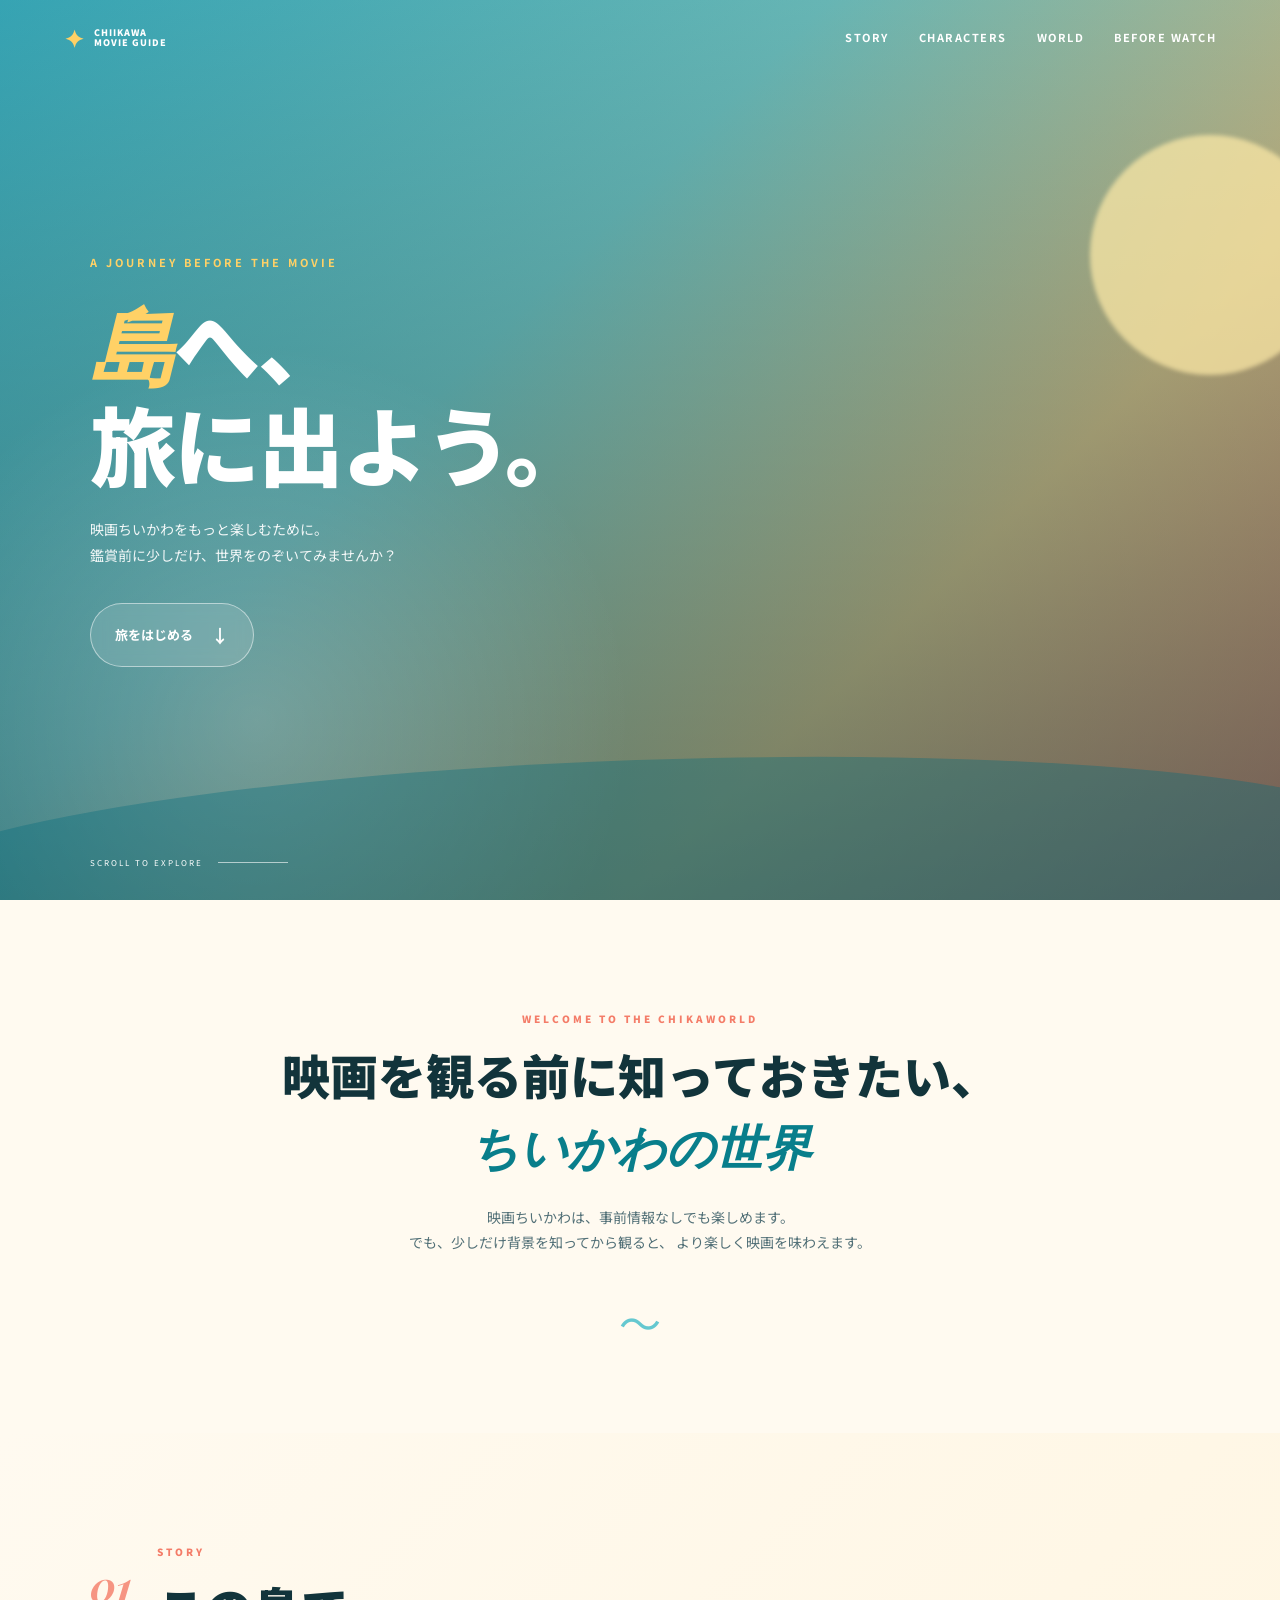
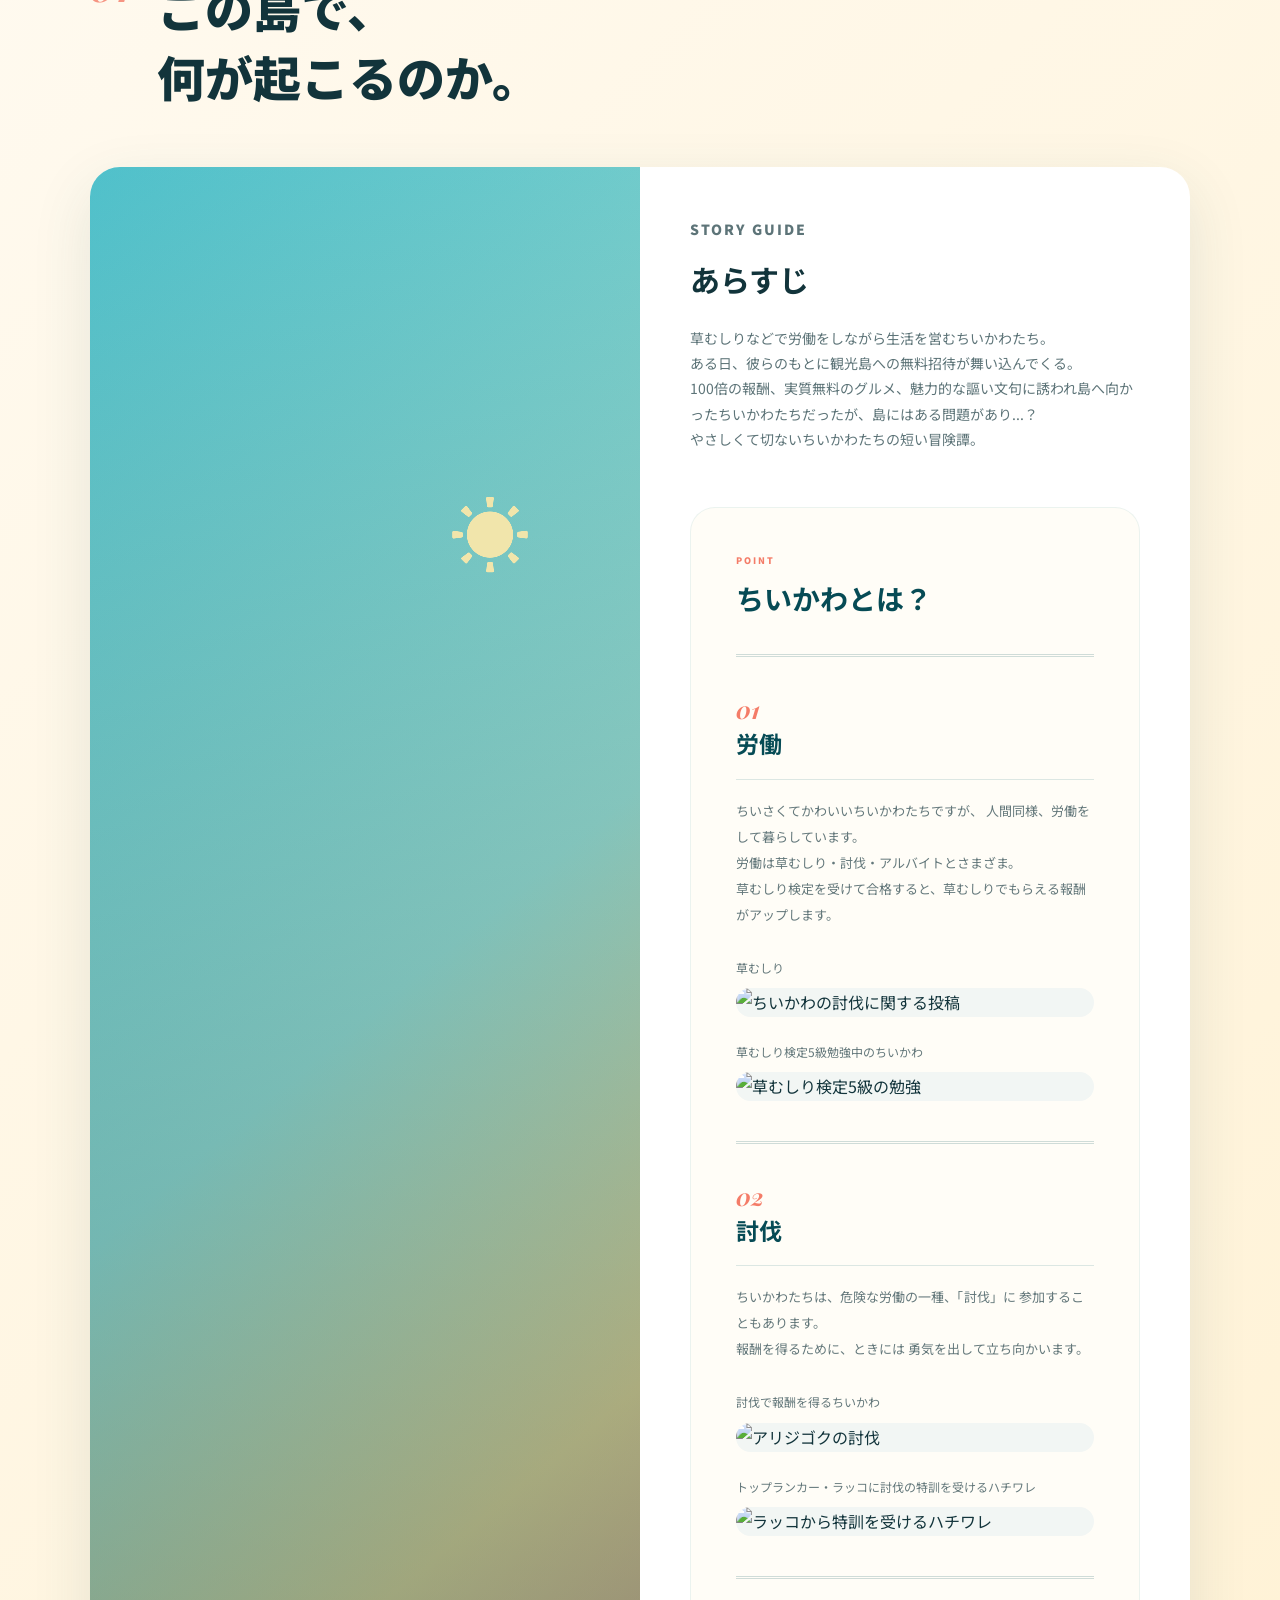
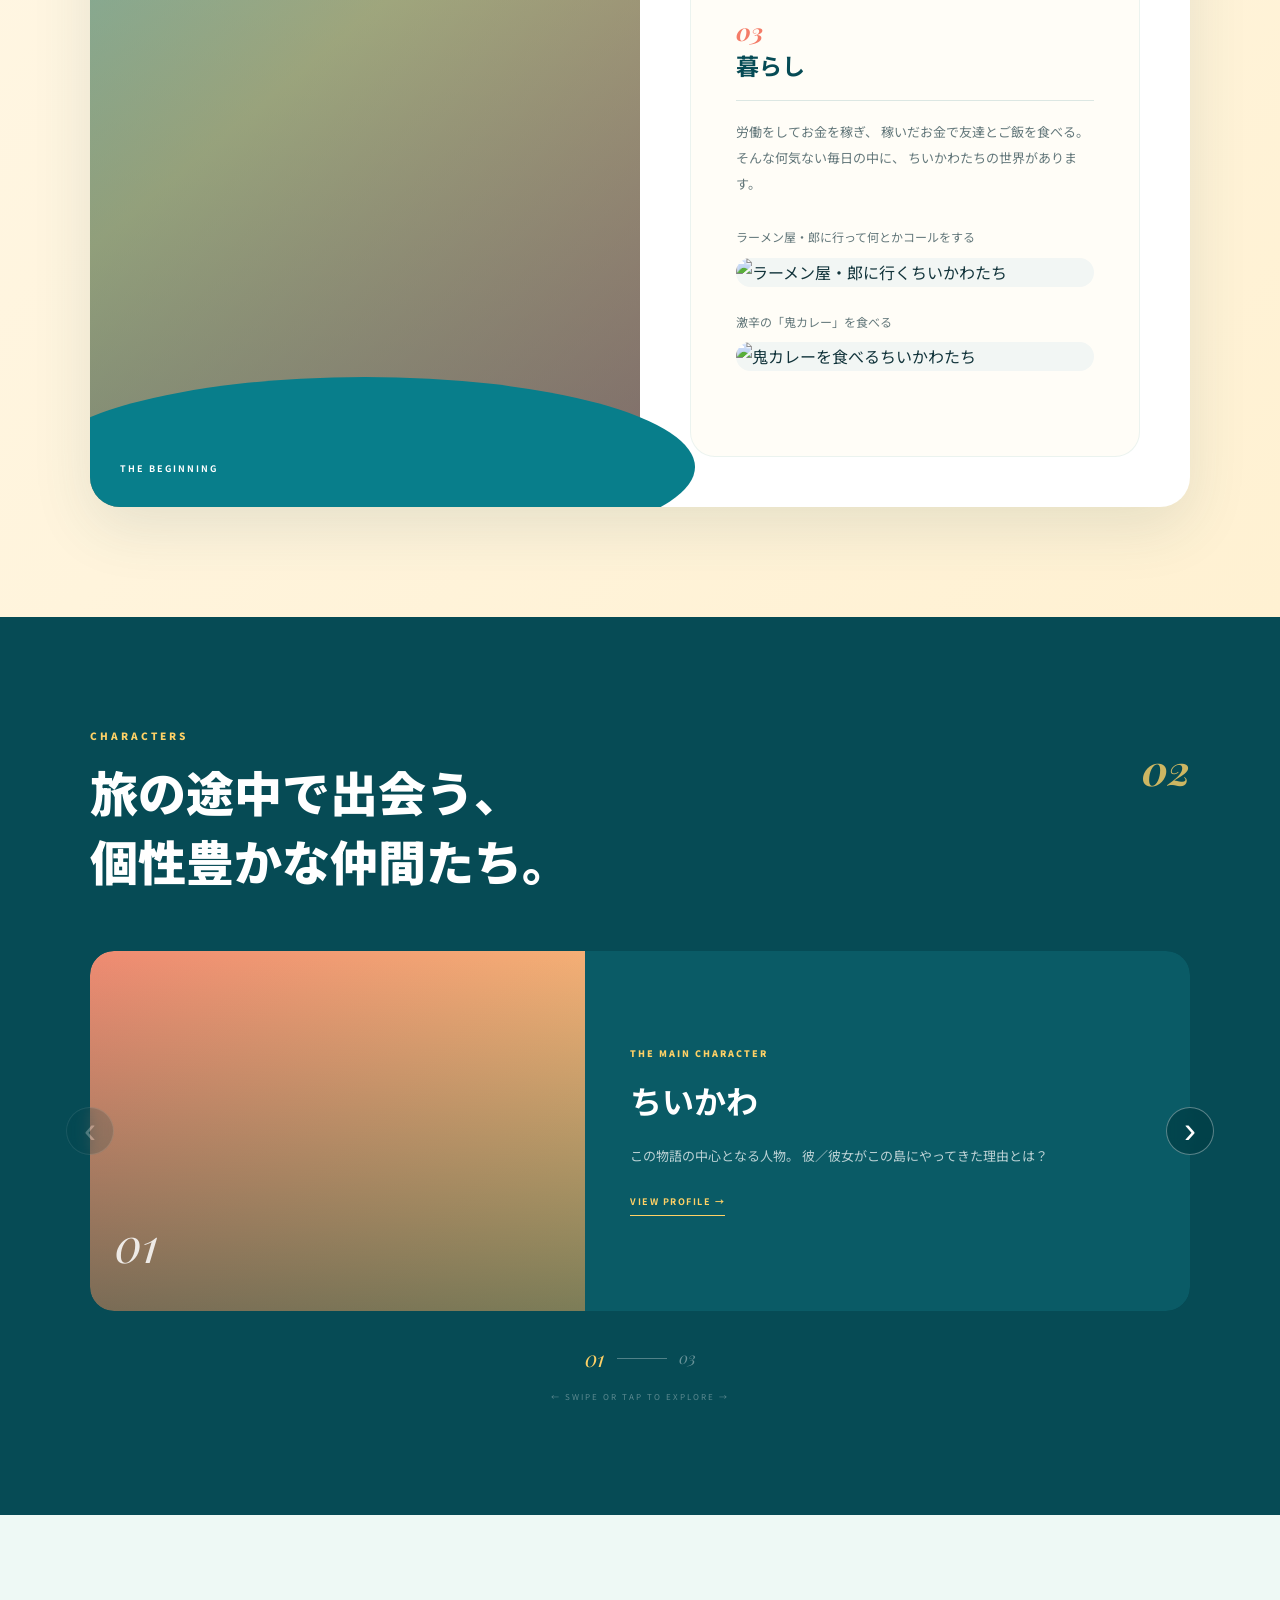
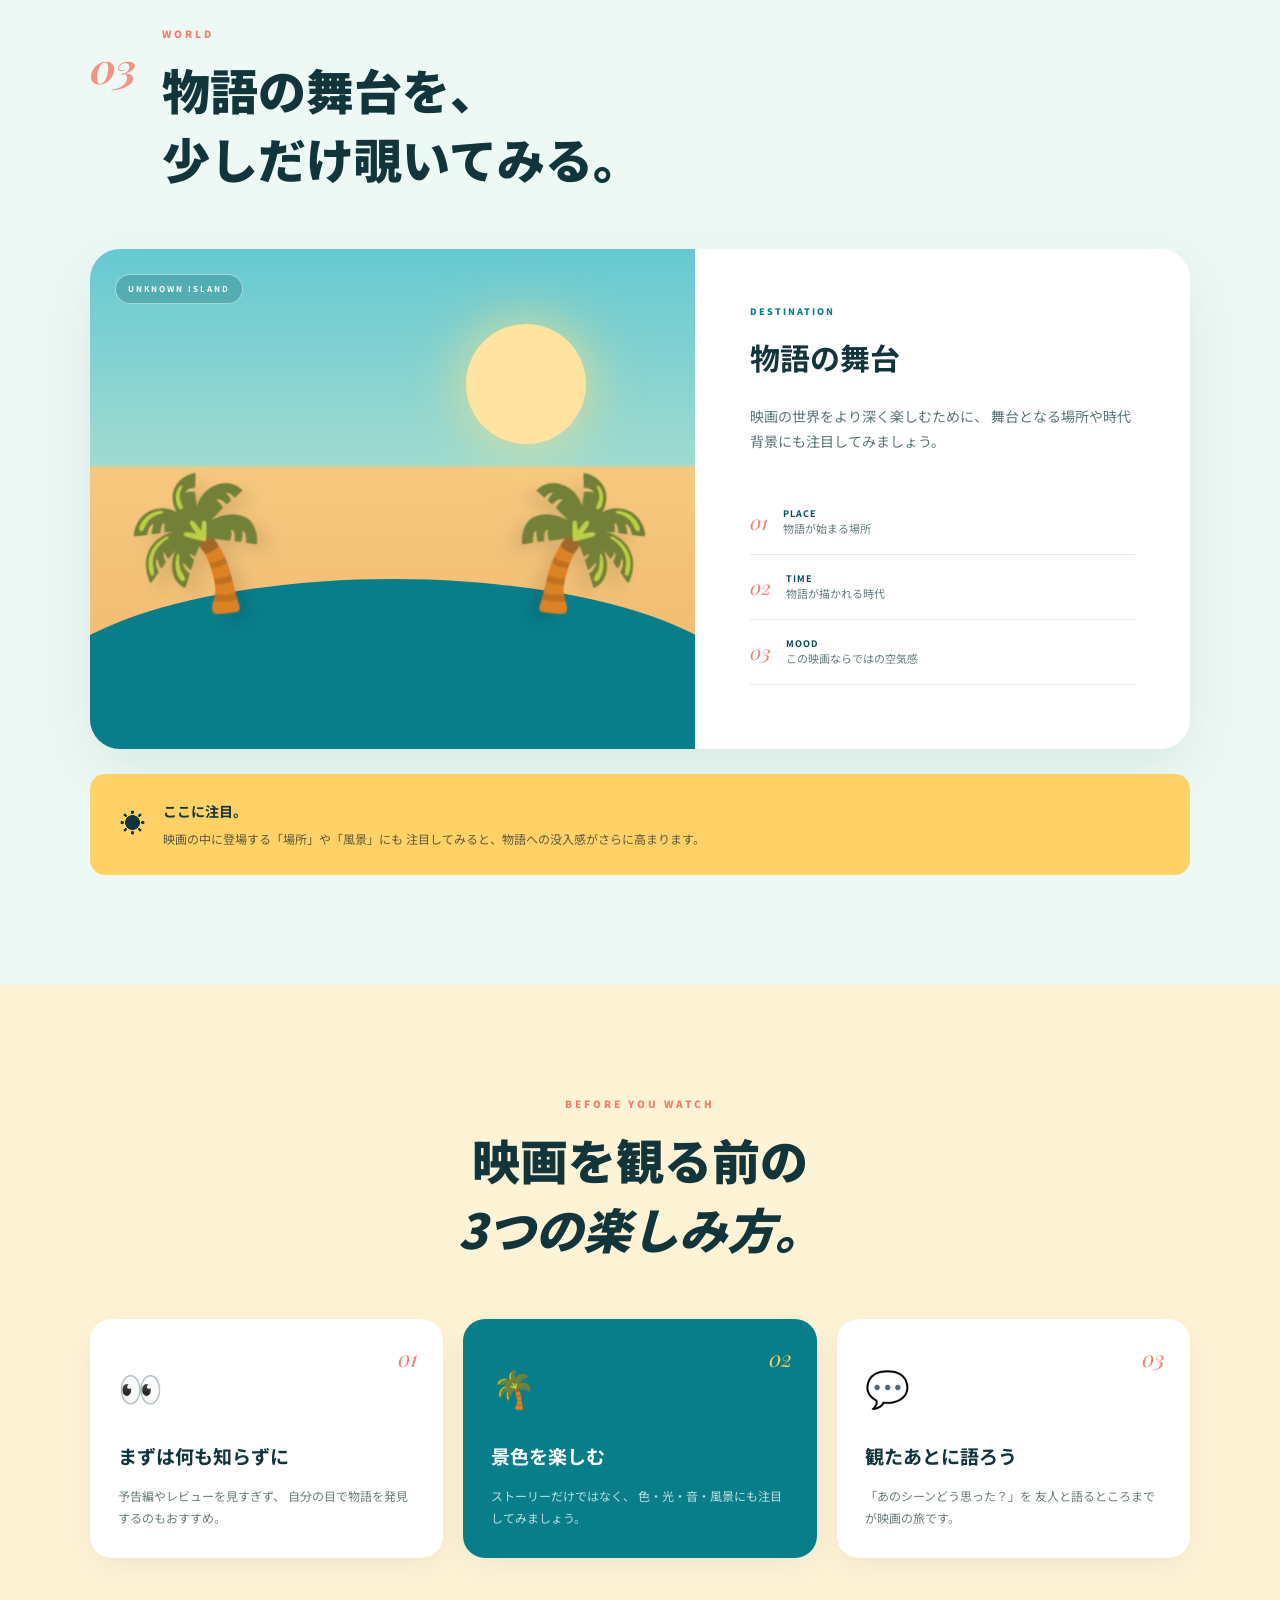
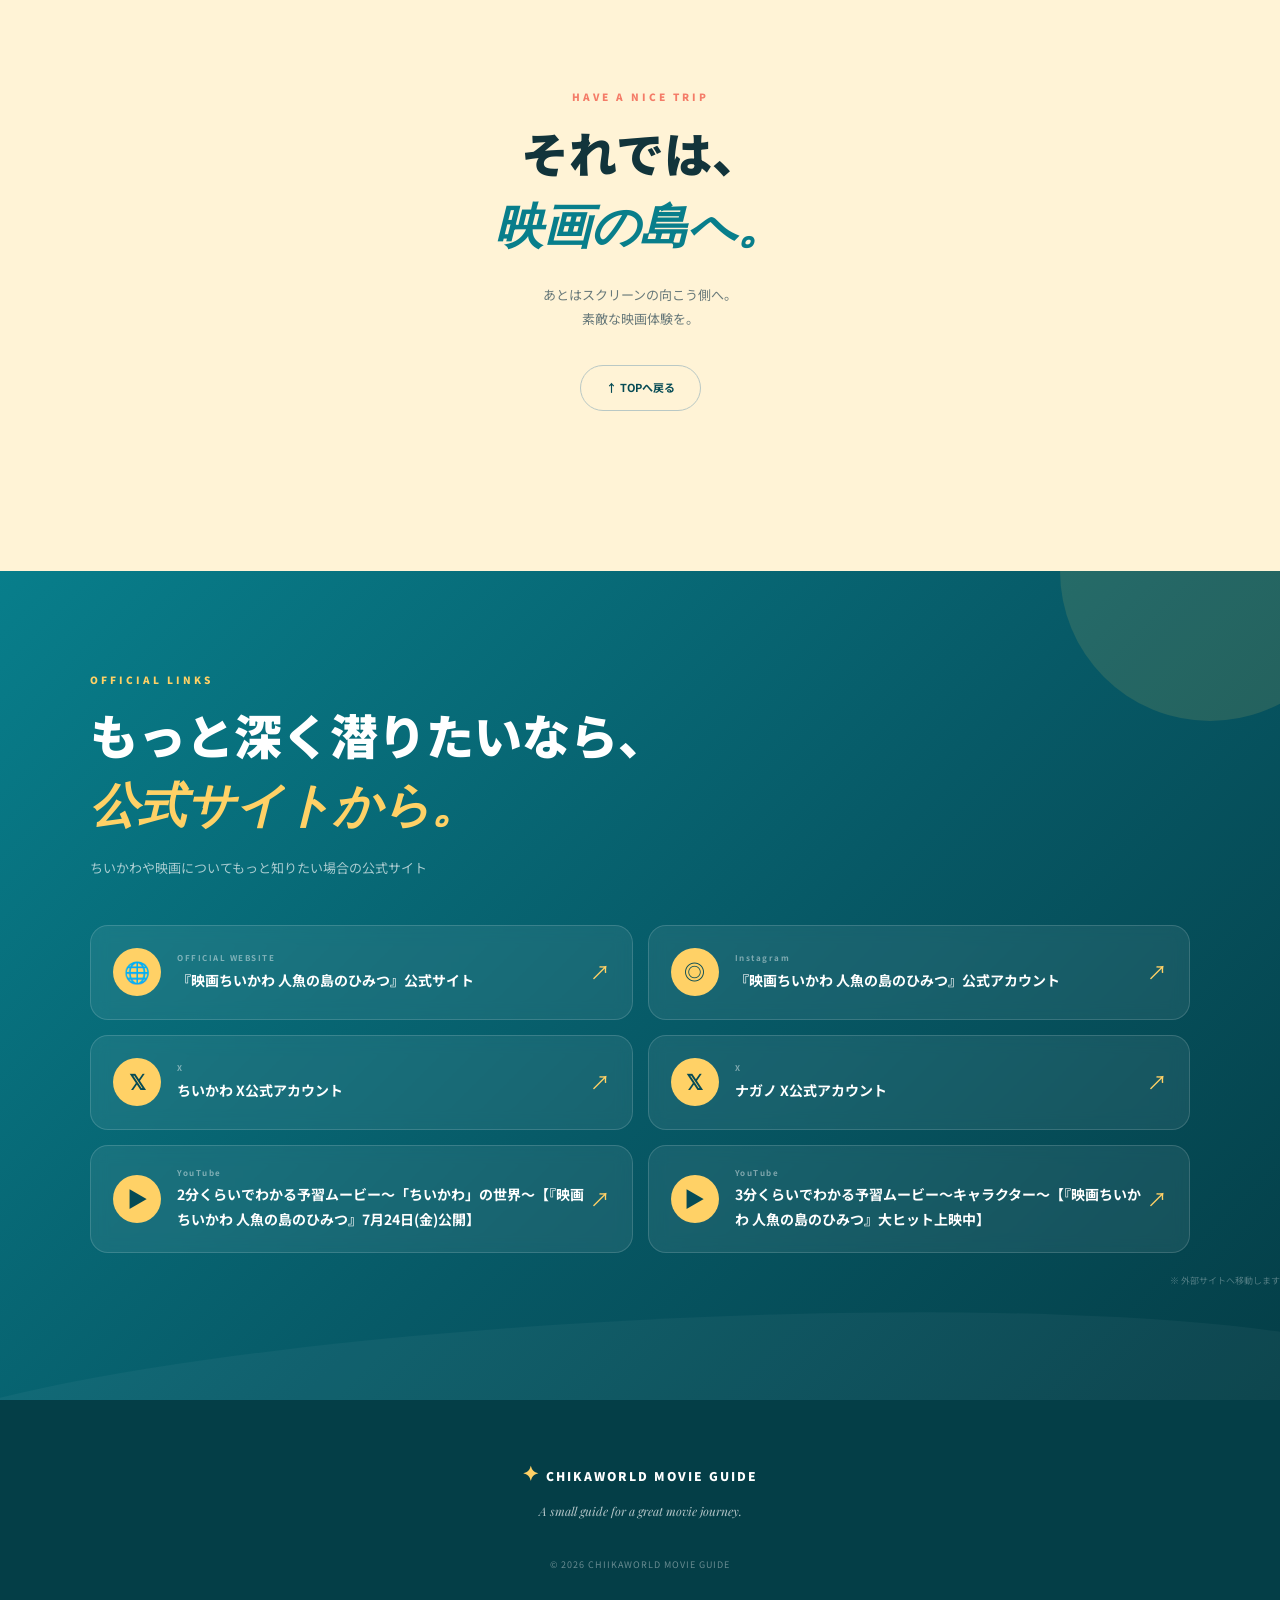
==== index.html @ 68efacc9 "チイカワ〜ルド" ====
<!DOCTYPE html>
<html lang="ja">
<head>
  <meta charset="UTF-8">
  <meta name="viewport" content="width=device-width, initial-scale=1.0">
  <meta name="robots" content="noindex">
  

 <!-- プログラムを見にきた物好きな方へ -->

  <title>映画ちいかわ　非公式ガイドウェブサイト</title>
  <meta
    name="description"
    content="映画をもっと楽しむための、南国の島を旅するような事前ガイドサイト。"
  >

  <link rel="preconnect" href="https://fonts.googleapis.com">
  <link rel="preconnect" href="https://fonts.gstatic.com" crossorigin>
  <link
    href="https://fonts.googleapis.com/css2?family=Noto+Sans+JP:wght@400;500;700;900&family=Playfair+Display:wght@600;700;800&display=swap"
    rel="stylesheet"
  >

  <link rel="stylesheet" href="style.css">
</head>

<body>
  
  <!-- み -->

  <!-- =========================
       Header
  ========================== -->
  <header class="header">
    <a href="#top" class="logo">
      <span class="logo-mark">✦</span>
      <span>CHIIKAWA<br>MOVIE GUIDE</span>
    </a>

    <button
      class="menu-button"
      id="menuButton"
      aria-label="メニューを開く"
      aria-expanded="false"
    >
      <span></span>
      <span></span>
      <span></span>
    </button>

    <nav class="nav" id="nav">
      <a href="#story">STORY</a>
      <a href="#characters">CHARACTERS</a>
      <a href="#world">WORLD</a>
      <a href="#before">BEFORE WATCH</a>
    </nav>
  </header>


  <main id="top">

    <!-- =========================
         Hero
    ========================== -->
    <section class="hero">

      <div class="hero-overlay"></div>

      <div class="hero-content">

        <p class="hero-eyebrow">
          A JOURNEY BEFORE THE MOVIE
        </p>

        <h1>

          <span>島</span>へ、<br>
          旅に出よう。
        </h1>

        <p class="hero-description">
          映画ちいかわをもっと楽しむために。<br>
          鑑賞前に少しだけ、世界をのぞいてみませんか？
        </p>

        <a href="#story" class="hero-button">
          旅をはじめる
          <span>↓</span>
        </a>

      </div>

      <div class="hero-bottom">
        <span>SCROLL TO EXPLORE</span>
        <div class="scroll-line"></div>
      </div>

    </section>


    <!-- =========================
         Intro
    ========================== -->
    <section class="intro">

      <div class="section-inner">

        <p class="section-label">WELCOME TO THE CHIKAWORLD</p>

        <h2>
          映画を観る前に知っておきたい、<br>
          <em>ちいかわの世界</em>
        </h2>

        <p class="intro-text">
          映画ちいかわは、事前情報なしでも楽しめます。<br>
          でも、少しだけ背景を知ってから観ると、
          より楽しく映画を味わえます。
        </p>

        <div class="wave-divider">
          <span>〜</span>
        </div>

      </div>

    </section>
<!-- =========================
     01 STORY
========================== -->
<section class="guide-section story-section" id="story">

  <div class="section-inner">

    <div class="section-heading">
      <span class="number">01</span>

      <div>
        <p class="section-label">STORY</p>
        <h2>
          この島で、<br>
          何が起こるのか。
        </h2>
      </div>
    </div>


    <div class="story-card">

      <!-- STORY IMAGE -->
      <div class="card-image story-image">
        <span class="image-caption">
          THE BEGINNING
        </span>
      </div>


      <!-- STORY CONTENT -->
      <div class="card-content">

        <p class="small-label">
          STORY GUIDE
        </p>

        <h3>
          あらすじ
        </h3>

        <p class="story-introduction">
          草むしりなどで労働をしながら生活を営むちいかわたち。
          <br>
          ある日、彼らのもとに観光島への無料招待が舞い込んでくる。
          <br>
          100倍の報酬、実質無料のグルメ、魅力的な謳い文句に誘われ島へ向かったちいかわたちだったが、島にはある問題があり...？
          <br>
          やさしくて切ないちいかわたちの短い冒険譚。
        </p>


        <!-- =========================
             STORY POINT
        ========================== -->
        <div class="story-point">

          <div class="story-point-heading">
            <span>POINT</span>

            <h4>
              ちいかわとは？
            </h4>
          </div>


          <!-- POINT 01 -->
          <article class="story-point-row">

            <div class="story-point-text">

              <span>01</span>

              <h5>
                労働
              </h5>

              <p class="story-point-description">
                ちいさくてかわいいちいかわたちですが、
                人間同様、労働をして暮らしています。
                <br>
                労働は草むしり・討伐・アルバイトとさまざま。
                <br>
                草むしり検定を受けて合格すると、草むしりでもらえる報酬がアップします。
              </p>


              <div class="story-point-gallery">

                <p>
                  草むしり
                </p>

                <a
                  href="https://x.com/ngnchiikawa/status/1268956330552786944"
                  class="story-point-media"
                  target="_blank"
                  rel="noopener noreferrer"
                  aria-label="Xの投稿を見る"
                >
                  <img
                    src="https://pbs.twimg.com/media/EZw9DbfU4AAvpAc?format=webp&name=small"
                    alt="ちいかわの討伐に関する投稿"
                  >

                  <span class="x-link">
                    𝕏 VIEW ON X ↗
                  </span>
                </a>


                <p>
                  草むしり検定5級勉強中のちいかわ
                </p>

                <a
                  href="https://x.com/ngnchiikawa/status/1314937356802121729"
                  class="story-point-media"
                  target="_blank"
                  rel="noopener noreferrer"
                  aria-label="Xの投稿を見る"
                >
                  <img
                    src="https://pbs.twimg.com/media/Ej-YjdkU8AAKH4q.jpg"
                    alt="草むしり検定5級の勉強"
                  >

                  <span class="x-link">
                    𝕏 VIEW ON X ↗
                  </span>
                </a>

              </div>

            </div>

          </article>


          <!-- POINT 02 -->
          <article class="story-point-row">

            <div class="story-point-text">

              <span>02</span>

              <h5>
                討伐
              </h5>

              <p class="story-point-description">
                ちいかわたちは、危険な労働の一種、「討伐」に
                参加することもあります。
                <br>
                報酬を得るために、ときには
                勇気を出して立ち向かいます。
              </p>


              <div class="story-point-gallery">

                <p>
                  討伐で報酬を得るちいかわ
                </p>

                <a
                  href="https://x.com/ngnchiikawa/status/1432367744620449793"
                  class="story-point-media"
                  target="_blank"
                  rel="noopener noreferrer"
                  aria-label="Xの投稿を見る"
                >
                  <img
                    src="https://pbs.twimg.com/media/E-DK3lPVUAQAciw.jpg:large"
                    alt="アリジゴクの討伐"
                  >

                  <span class="x-link">
                    𝕏 VIEW ON X ↗
                  </span>
                </a>


                <p>
                  トップランカー・ラッコに討伐の特訓を受けるハチワレ
                </p>

                <a
                  href="https://x.com/ngnchiikawa/status/1619779808904495105"
                  class="story-point-media"
                  target="_blank"
                  rel="noopener noreferrer"
                  aria-label="Xの投稿を見る"
                >
                  <img
                    src="https://chiikawa-biyori.com/wp-content/uploads/2023/04/chiikawa20230130.jpg"
                    alt="ラッコから特訓を受けるハチワレ"
                  >

                  <span class="x-link">
                    𝕏 VIEW ON X ↗
                  </span>
                </a>

              </div>

            </div>

          </article>


          <!-- POINT 03 -->
          <article class="story-point-row">

            <div class="story-point-text">

              <span>03</span>

              <h5>
                暮らし
              </h5>

              <p class="story-point-description">
                労働をしてお金を稼ぎ、
                稼いだお金で友達とご飯を食べる。
                <br>
                そんな何気ない毎日の中に、
                ちいかわたちの世界があります。
              </p>


              <div class="story-point-gallery">

                <p>
                  ラーメン屋・郎に行って何とかコールをする
                </p>

                <a
                  href="https://x.com/ngnchiikawa/status/1308777306362646531?lang=es"
                  class="story-point-media"
                  target="_blank"
                  rel="noopener noreferrer"
                  aria-label="Xの投稿を見る"
                >
                  <img
                    src="https://pbs.twimg.com/media/Eim2AsXVkAAX-nV.jpg:large"
                    alt="ラーメン屋・郎に行くちいかわたち"
                  >

                  <span class="x-link">
                    𝕏 VIEW ON X ↗
                  </span>
                </a>


                <p>
                  激辛の「鬼カレー」を食べる
                </p>

                <a
                  href="https://x.com/ngnchiikawa/status/1580917950495662080"
                  class="story-point-media"
                  target="_blank"
                  rel="noopener noreferrer"
                  aria-label="Xの投稿を見る"
                >
                  <img
                    src="https://pbs.twimg.com/media/FfCMfrQUUAEH_Fb.jpg:large"
                    alt="鬼カレーを食べるちいかわたち"
                  >

                  <span class="x-link">
                    𝕏 VIEW ON X ↗
                  </span>
                </a>

              </div>

            </div>

          </article>

        </div>

      </div>

    </div>

  </div>

</section>



<!-- =========================
     02 CHARACTERS
========================== -->
<section class="guide-section characters-section" id="characters">

  <div class="section-inner">

    <div class="section-heading reverse">

      <div>
        <p class="section-label">CHARACTERS</p>
        <h2>
          旅の途中で出会う、<br>
          個性豊かな仲間たち。
        </h2>
      </div>

      <span class="number">02</span>

    </div>


    <!-- Character Carousel -->
    <div class="character-carousel">

      <!-- 左ボタン -->
      <button
        class="carousel-button carousel-prev"
        id="characterPrev"
        aria-label="前のキャラクター"
      >
        ‹
      </button>


      <!-- カードを表示するエリア -->
      <div class="character-window">

        <div class="character-track" id="characterTrack">


          <!-- Character 01 -->
          <a
            href="character-01.html"
            class="character-card"
          >

            <div class="character-image character-01">
              <span>01</span>
            </div>

            <div class="character-info">

              <p class="role">
                THE MAIN CHARACTER
              </p>

              <h3>
                ちいかわ
              </h3>

              <p>
                この物語の中心となる人物。
                彼／彼女がこの島にやってきた理由とは？
              </p>

              <span class="character-more">
                VIEW PROFILE →
              </span>

            </div>

          </a>


          <!-- Character 02 -->
          <a
            href="character-02.html"
            class="character-card"
          >

            <div class="character-image character-02">
              <span>02</span>
            </div>

            <div class="character-info">

              <p class="role">
                THE COMPANION
              </p>

              <h3>
                ハチワレ
              </h3>

              <p>
                主人公と行動を共にする重要人物。
                物語にどんな変化をもたらすのでしょうか。
              </p>

              <span class="character-more">
                VIEW PROFILE →
              </span>

            </div>

          </a>


          <!-- Character 03 -->
          <a
            href="character-03.html"
            class="character-card"
          >

            <div class="character-image character-03">
              <span>03</span>
            </div>

            <div class="character-info">

              <p class="role">
                うさぎ
              </p>

              <h3>
                謎の人物
              </h3>

              <p>
                どこかミステリアスな存在。
                その正体は映画を観ながら確かめてください。
              </p>

              <span class="character-more">
                VIEW PROFILE →
              </span>

            </div>

          </a>


        </div>

      </div>


      <!-- 右ボタン -->
      <button
        class="carousel-button carousel-next"
        id="characterNext"
        aria-label="次のキャラクター"
      >
        ›
      </button>

    </div>


    <!-- ページ位置 -->
    <div
      class="carousel-indicator"
      id="characterIndicator"
      aria-live="polite"
    >
      <span class="indicator-current">01</span>
      <span class="indicator-line"></span>
      <span class="indicator-total">03</span>
    </div>


    <p class="carousel-hint">
      ← SWIPE OR TAP TO EXPLORE →
    </p>

  </div>

</section>



<!-- た -->

    <!-- =========================
         03 WORLD
    ========================== -->
    <section class="guide-section world-section" id="world">

      <div class="section-inner">

        <div class="section-heading">

          <span class="number">03</span>

          <div>
            <p class="section-label">WORLD</p>
            <h2>物語の舞台を、<br>少しだけ覗いてみる。</h2>
          </div>

        </div>


        <div class="world-feature">

          <div class="world-image">
            <div class="sun"></div>
            <div class="palm palm-left">🌴</div>
            <div class="palm palm-right">🌴</div>

            <span class="world-location">
              UNKNOWN ISLAND
            </span>
          </div>

          <div class="world-text">

            <p class="small-label">
              DESTINATION
            </p>

            <h3>
              物語の舞台
            </h3>

            <p>
              映画の世界をより深く楽しむために、
              舞台となる場所や時代背景にも注目してみましょう。
            </p>

            <div class="world-points">

              <div>
                <span>01</span>
                <p>
                  <strong>PLACE</strong><br>
                  物語が始まる場所
                </p>
              </div>

              <div>
                <span>02</span>
                <p>
                  <strong>TIME</strong><br>
                  物語が描かれる時代
                </p>
              </div>

              <div>
                <span>03</span>
                <p>
                  <strong>MOOD</strong><br>
                  この映画ならではの空気感
                </p>
              </div>

            </div>

          </div>

        </div>


        <div class="notice">
          <span class="notice-icon">☀</span>

          <div>
            <strong>ここに注目。</strong>
            <p>
              映画の中に登場する「場所」や「風景」にも
              注目してみると、物語への没入感がさらに高まります。
            </p>
          </div>
        </div>

      </div>

    </section>


    <!-- =========================
         04 BEFORE WATCH
    ========================== -->
    <section class="guide-section before-section" id="before">

      <div class="section-inner">

        <div class="section-heading centered">

          <div>
            <p class="section-label">BEFORE YOU WATCH</p>

            <h2>
              映画を観る前の<br>
              <em>3つの楽しみ方。</em>
            </h2>
          </div>

        </div>


        <div class="tips">

          <article class="tip-card">
            <span class="tip-number">01</span>
            <span class="tip-icon">👀</span>

            <h3>まずは何も知らずに</h3>

            <p>
              予告編やレビューを見すぎず、
              自分の目で物語を発見するのもおすすめ。
            </p>
          </article>


          <article class="tip-card featured">
            <span class="tip-number">02</span>
            <span class="tip-icon">🌴</span>

            <h3>景色を楽しむ</h3>

            <p>
              ストーリーだけではなく、
              色・光・音・風景にも注目してみましょう。
            </p>
          </article>


          <article class="tip-card">
            <span class="tip-number">03</span>
            <span class="tip-icon">💬</span>

            <h3>観たあとに語ろう</h3>

            <p>
              「あのシーンどう思った？」を
              友人と語るところまでが映画の旅です。
            </p>
          </article>

        </div>


        <div class="final-message">

          <p class="section-label">
            HAVE A NICE TRIP
          </p>

          <h2>
            それでは、<br>
            <span>映画の島へ。</span>
          </h2>

          <p>
            あとはスクリーンの向こう側へ。<br>
            素敵な映画体験を。
          </p>

          <a href="#top" class="back-top">
            ↑ TOPへ戻る
          </a>

        </div>

      </div>

    </section>

  </main>


  <!-- =========================
     OFFICIAL LINKS
========================== -->
<section class="official-section" id="official">

  <div class="section-inner">

    <div class="official-heading">

      <p class="section-label">
        OFFICIAL LINKS
      </p>

      <h2>
        もっと深く潜りたいなら、<br>
        <em>公式サイトから。</em>
      </h2>

      <p>
        ちいかわや映画についてもっと知りたい場合の公式サイト
      </p>

    </div>


    <div class="official-links">

      <!-- Official Website -->
      <a
        href="https://chiikawa.toho-movie.jp/index.html"
        class="official-link"
        target="_blank"
        rel="noopener noreferrer"
      >

        <div class="official-icon">
          🌐
        </div>

        <div class="official-link-text">
          <span>OFFICIAL WEBSITE</span>
          <strong>『映画ちいかわ 人魚の島のひみつ』公式サイト</strong>
        </div>

        <span class="official-arrow">
          ↗
        </span>

      </a>

      <!-- Instagram -->
      <a
        href="https://www.instagram.com/chiikawa_movie/"
        class="official-link"
        target="_blank"
        rel="noopener noreferrer"
      >

        <div class="official-icon">
          ◎
        </div>

        <div class="official-link-text">
          <span>Instagram</span>
          <strong>『映画ちいかわ 人魚の島のひみつ』公式アカウント</strong>
        </div>

        <span class="official-arrow">
          ↗
        </span>

      </a>



      <!-- X / Twitter -->
      <a
        href="https://x.com/ngnchiikawa?lang=ja"
        class="official-link"
        target="_blank"
        rel="noopener noreferrer"
      >

        <div class="official-icon">
          𝕏
        </div>

        <div class="official-link-text">
          <span>X</span>
          <strong>ちいかわ X公式アカウント</strong>
        </div>

        <span class="official-arrow">
          ↗
        </span>

      </a>

      <a
      href="https://x.com/ngntrtr"
      class="official-link"
      target="_blank"
      rel="noopener noreferrer"
    >

      <div class="official-icon">
        𝕏
      </div>

      <div class="official-link-text">
        <span>X</span>
        <strong>ナガノ X公式アカウント</strong>
      </div>

      <span class="official-arrow">
        ↗
      </span>

    </a>




      <!-- YouTube -->
      <a
        href="https://www.youtube.com/watch?v=3HAQP-dJyAc&list=PLRj9zPfLhyY1z-ZkS8EfGrGDhEJUXhEbQ&index=10"
        class="official-link"
        target="_blank"
        rel="noopener noreferrer"
      >

        <div class="official-icon">
          ▶
        </div>

        <div class="official-link-text">
          <span>YouTube</span>
          <strong>
            2分くらいでわかる予習ムービー～「ちいかわ」の世界～【『映画ちいかわ 人魚の島のひみつ』7月24日(金)公開】</strong>
        </div>

        <span class="official-arrow">
          ↗
        </span>

      </a>

      <a
      href="https://www.youtube.com/watch?v=s6QUVX_DtXU&list=PLRj9zPfLhyY1z-ZkS8EfGrGDhEJUXhEbQ&index=11"
      class="official-link"
      target="_blank"
      rel="noopener noreferrer"
    >
  
      <div class="official-icon">
        ▶
      </div>
  
      <div class="official-link-text">
        <span>YouTube</span>
        <strong>
          3分くらいでわかる予習ムービー～キャラクター～【『映画ちいかわ 人魚の島のひみつ』大ヒット上映中】</strong>
      </div>
  
      <span class="official-arrow">
        ↗
      </span>
  
    </a>

    

    </div>


</div>


    <p class="official-note">
      ※ 外部サイトへ移動します
    </p>

  </div>

</section>


<!-- な -->

  <!-- =========================
       Footer
  ========================== -->
  <footer class="footer">

    <div class="footer-logo">
      <span>✦</span>
      CHIKAWORLD MOVIE GUIDE
    </div>

    <p>
      A small guide for a great movie journey.
    </p>

    <small>
      © 2026 CHIIKAWORLD MOVIE GUIDE
    </small>

  </footer>


  <script src="script.js"></script>

</body>
</html>
---- style.css ----
/* ========================================
   RESET
======================================== */

* {
  margin: 0;
  padding: 0;
  box-sizing: border-box;
}

html {
  scroll-behavior: smooth;
}

body {
  font-family: "Noto Sans JP", sans-serif;
  color: #12343b;
  background: #fffaf0;
  line-height: 1.8;
  overflow-x: hidden;
}

img {
  max-width: 100%;
  display: block;
}

a {
  color: inherit;
  text-decoration: none;
}

button {
  font-family: inherit;
}


/* ========================================
   COLOR
======================================== */

:root {
  --ocean: #087e8b;
  --deep-ocean: #064b55;
  --sky: #65c8d0;
  --sand: #fff3d6;
  --cream: #fffaf0;
  --coral: #f47c68;
  --yellow: #ffd166;
  --green: #4d9b76;
  --text: #12343b;
  --white: #ffffff;
}


/* ========================================
   HEADER
======================================== */

.header {
  position: fixed;
  z-index: 1000;
  top: 0;
  left: 0;

  width: 100%;
  height: 76px;

  padding: 0 5%;

  display: flex;
  align-items: center;
  justify-content: space-between;

  color: white;

  transition:
    background-color 0.3s ease,
    color 0.3s ease,
    box-shadow 0.3s ease;
}

.header.scrolled {
  color: var(--text);
  background: rgba(255, 250, 240, 0.94);
  backdrop-filter: blur(12px);
  box-shadow: 0 4px 20px rgba(0, 0, 0, 0.08);
}


.logo {
  display: flex;
  align-items: center;
  gap: 9px;

  font-size: 9px;
  font-weight: 900;
  line-height: 1.15;
  letter-spacing: 1px;
}

.logo-mark {
  font-size: 24px;
  color: var(--yellow);
}


.nav {
  display: flex;
  gap: 30px;

  font-size: 11px;
  font-weight: 700;
  letter-spacing: 1.5px;
}

.nav a {
  position: relative;
}

.nav a::after {
  content: "";

  position: absolute;
  left: 0;
  bottom: -5px;

  width: 0;
  height: 2px;

  background: var(--yellow);

  transition: width 0.3s ease;
}

.nav a:hover::after {
  width: 100%;
}


/* ========================================
   HAMBURGER
======================================== */

.menu-button {
  display: none;

  width: 44px;
  height: 44px;

  border: 0;
  background: transparent;

  cursor: pointer;
}

.menu-button span {
  display: block;

  width: 24px;
  height: 2px;

  margin: 5px auto;

  background: currentColor;

  transition: 0.3s ease;
}

.menu-button.active span:nth-child(1) {
  transform: translateY(7px) rotate(45deg);
}

.menu-button.active span:nth-child(2) {
  opacity: 0;
}

.menu-button.active span:nth-child(3) {
  transform: translateY(-7px) rotate(-45deg);
}


/* ========================================
   HERO
======================================== */

.hero {
  position: relative;

  min-height: 100svh;

  display: flex;
  align-items: center;

  padding: 120px 7% 100px;

  color: white;

  background:
    linear-gradient(
      180deg,
      rgba(2, 54, 64, 0.2),
      rgba(2, 54, 64, 0.55)
    ),
    linear-gradient(
      135deg,
      #43bfd0 0%,
      #80d5d1 38%,
      #f8d18c 70%,
      #f28a6b 100%
    );

  overflow: hidden;
}


/* fake sun */

.hero::before {
  content: "";

  position: absolute;

  width: 240px;
  height: 240px;

  right: -50px;
  top: 15%;

  border-radius: 50%;

  background: rgba(255, 235, 168, 0.7);

  filter: blur(2px);
}


/* ocean */

.hero::after {
  content: "";

  position: absolute;

  left: -10%;
  bottom: -80px;

  width: 120%;
  height: 220px;

  border-radius: 50% 50% 0 0;

  background: rgba(0, 108, 124, 0.35);

  transform: rotate(-2deg);
}


.hero-overlay {
  position: absolute;
  inset: 0;

  background:
    radial-gradient(
      circle at 20% 80%,
      rgba(255, 255, 255, 0.2),
      transparent 30%
    );
}


.hero-content {
  position: relative;
  z-index: 2;

  max-width: 650px;
}


.hero-eyebrow {
  margin-bottom: 20px;

  font-size: 11px;
  font-weight: 700;

  letter-spacing: 3px;

  color: var(--yellow);
}


.hero h1 {
  margin-bottom: 25px;

  font-size: clamp(42px, 11vw, 86px);

  line-height: 1.15;

  font-weight: 900;

  letter-spacing: -2px;
}

.hero h1 span {
  color: var(--yellow);

  font-family: "Playfair Display", serif;

  font-style: italic;
}


.hero-description {
  max-width: 460px;

  margin-bottom: 35px;

  font-size: 14px;

  color: rgba(255, 255, 255, 0.92);
}


.hero-button {
  display: inline-flex;
  align-items: center;
  gap: 18px;

  padding: 15px 24px;

  border: 1px solid rgba(255, 255, 255, 0.5);
  border-radius: 50px;

  background: rgba(255, 255, 255, 0.12);
  backdrop-filter: blur(8px);

  font-size: 13px;
  font-weight: 700;

  transition: 0.3s ease;
}

.hero-button:hover {
  background: white;
  color: var(--deep-ocean);
  transform: translateY(-3px);
}

.hero-button span {
  font-size: 18px;
}


.hero-bottom {
  position: absolute;
  z-index: 5;

  left: 7%;
  bottom: 30px;

  display: flex;
  align-items: center;
  gap: 15px;

  font-size: 8px;
  letter-spacing: 2px;
}

.scroll-line {
  width: 70px;
  height: 1px;

  background: rgba(255, 255, 255, 0.6);
}


/* ========================================
   COMMON
======================================== */

.section-inner {
  width: min(1100px, 90%);

  margin: 0 auto;
}


.intro {
  padding: 110px 0 90px;

  text-align: center;

  background: var(--cream);
}


.section-label {
  margin-bottom: 12px;

  color: var(--coral);

  font-size: 10px;
  font-weight: 900;

  letter-spacing: 3px;
}


.intro h2,
.section-heading h2,
.final-message h2 {
  font-size: clamp(28px, 6vw, 48px);

  line-height: 1.45;

  font-weight: 900;
}

.intro h2 em,
.final-message h2 span {
  color: var(--ocean);

  font-family: "Playfair Display", serif;

  font-style: italic;
}


.intro-text {
  max-width: 600px;

  margin: 25px auto 0;

  color: #527077;

  font-size: 14px;
}


.wave-divider {
  margin-top: 45px;

  color: var(--sky);

  font-size: 42px;
  line-height: 1;
}


/* ========================================
   GUIDE SECTION
======================================== */

.guide-section {
  padding: 110px 0;
}


.section-heading {
  display: flex;
  align-items: flex-start;
  gap: 25px;

  margin-bottom: 55px;
}

.section-heading.reverse {
  justify-content: space-between;
}

.section-heading.centered {
  justify-content: center;
  text-align: center;
}


.number {
  display: block;

  padding-top: 5px;

  color: var(--coral);

  font-family: "Playfair Display", serif;

  font-size: 42px;
  font-style: italic;
  font-weight: 700;

  opacity: 0.8;
}


/* ========================================
   STORY
======================================== */

.story-section {
  background:
    linear-gradient(
      135deg,
      #fffaf0 0%,
      #fff1d2 100%
    );
}


.story-card {
  display: grid;
  grid-template-columns: 1fr 1fr;

  min-height: 500px;

  overflow: hidden;

  border-radius: 30px;

  background: white;

  box-shadow:
    0 20px 60px rgba(43, 91, 91, 0.12);
}


.card-image {
  position: relative;
  min-height: 400px;
}


.story-image {
  background:
    linear-gradient(
      180deg,
      rgba(5, 90, 105, 0.05),
      rgba(5, 90, 105, 0.5)
    ),
    linear-gradient(
      140deg,
      #54c6d0,
      #a3dfd1 45%,
      #ffd589 70%,
      #f47d69
    );
}


.story-image::before {
  content: "☀";

  position: absolute;

  top: 15%;
  right: 20%;

  color: #ffe9a9;

  font-size: 80px;

  opacity: 0.9;
}


.story-image::after {
  content: "";

  position: absolute;

  bottom: -50px;
  left: -10%;

  width: 120%;
  height: 180px;

  border-radius: 50%;

  background: #087e8b;
}


.image-caption {
  position: absolute;
  z-index: 2;

  left: 30px;
  bottom: 30px;

  color: white;

  font-size: 9px;
  font-weight: 700;

  letter-spacing: 2px;
}


.card-content {
  display: flex;
  flex-direction: column;
  justify-content: flex-start;

  min-width: 0;

  padding: 50px;
}

.small-label,
.role {
  margin-bottom: 10px;

  color: var(--ocean);

  font-size: 9px;
  font-weight: 900;

  letter-spacing: 2px;
}


.card-content h3 {
  margin-bottom: 20px;

  font-size: 30px;
}


.card-content > p {
  color: #5d7478;

  font-size: 14px;
}


.info-box {
  margin-top: 30px;

  padding: 18px;

  border-left: 3px solid var(--yellow);

  background: #fff8e6;
}


.info-box span {
  display: block;

  margin-bottom: 4px;

  color: var(--coral);

  font-size: 9px;
  font-weight: 900;

  letter-spacing: 2px;
}


.info-box p {
  color: #657a7c;

  font-size: 12px;
}/* ========================================
   STORY POINT
======================================== */

.story-point {
  margin-top: 55px;
  padding: 45px;

  border-radius: 25px;

  background: #fffdf7;

  border: 1px solid rgba(8, 126, 139, 0.08);
}


/* ========================================
   POINT TITLE
======================================== */

.story-point-heading {
  margin-bottom: 35px;
}

.story-point-heading > span {
  display: block;

  margin-bottom: 8px;

  color: var(--coral);

  font-size: 9px;
  font-weight: 900;

  letter-spacing: 2px;
}

.story-point-heading h4 {
  color: var(--deep-ocean);

  font-size: 28px;
  line-height: 1.5;
}


/* ========================================
   POINT ROW
======================================== */

/*
 * PCでもスマホでも同じ縦型レイアウト
 *
 * 01
 * ↓
 * 説明
 * ↓
 * 画像
 * ↓
 * 02
 * ↓
 * 説明
 * ↓
 * 画像
 * ↓
 * 03
 */

.story-point-row {
  display: block;

  padding: 40px 0;

  /*
   * POINT同士の区切りを二重線にする
   */
  border-top: 3px double #cfdcd8;
}


/*
 * 最初のPOINTにも上線を付ける
 */
.story-point-row:first-of-type {
  border-top: 3px double #cfdcd8;
}


/* ========================================
   POINT NUMBER
======================================== */

.story-point-text > span {
  display: block;

  margin-bottom: 5px;

  color: var(--coral);

  font-family: "Playfair Display", serif;

  font-size: 24px;
  font-style: italic;
  font-weight: 700;

  line-height: 1;
}


/* ========================================
   POINT TITLE
======================================== */

.story-point-text h5 {
  margin-bottom: 18px;

  color: var(--deep-ocean);

  font-size: 23px;

  line-height: 1.5;
}


/* ========================================
   POINT DESCRIPTION
======================================== */

.story-point-description {
  padding-top: 18px;

  /*
   * 説明文の上に一本線
   */
  border-top: 1px solid #dce7e3;

  color: #64787b;

  font-size: 13px;

  line-height: 2;
}


/* ========================================
   POINT GALLERY
======================================== */

.story-point-gallery {
  margin-top: 30px;
}


/*
 * キャプション
 */

.story-point-gallery > p {
  margin: 0 0 10px;

  color: #64787b;

  font-size: 12px;

  line-height: 1.7;
}


/*
 * 画像リンク
 */

.story-point-media {
  position: relative;

  display: block;

  width: 100%;

  min-width: 0;

  overflow: hidden;

  margin-bottom: 25px;

  border-radius: 15px;

  background: #f2f6f4;

  cursor: pointer;

  text-decoration: none;
}


/*
 * 最後の画像だけ余白を少なくする
 */

.story-point-gallery .story-point-media:last-child {
  margin-bottom: 0;
}


/*
 * X画像
 */

.story-point-media img {
  display: block;

  width: 100%;
  height: auto;

  transition:
    transform 0.5s ease,
    filter 0.5s ease;
}


/*
 * ホバー
 */

.story-point-media:hover img {
  transform: scale(1.03);

  filter: brightness(0.75);
}


/* ========================================
   X LINK
======================================== */

.x-link {
  position: absolute;

  right: 15px;
  bottom: 15px;

  padding: 7px 11px;

  border: 1px solid rgba(255,255,255,0.3);
  border-radius: 30px;

  color: white;

  background: rgba(0, 0, 0, 0.55);

  backdrop-filter: blur(6px);

  font-family: Arial, sans-serif;

  font-size: 9px;
  font-weight: 700;

  letter-spacing: 1px;

  opacity: 0;

  transform: translateY(5px);

  transition:
    opacity 0.3s ease,
    transform 0.3s ease;
}


.story-point-media:hover .x-link {
  opacity: 1;

  transform: translateY(0);
}



/* ========================================
   CHARACTERS
======================================== */

.characters-section {
  color: white;

  background: var(--deep-ocean);
}


.characters-section .section-label {
  color: var(--yellow);
}

.characters-section .number {
  color: var(--yellow);
}

.character-list {
  display: grid;
  grid-template-columns: repeat(3, 1fr);

  gap: 20px;
}


.character-card {
  overflow: hidden;

  border-radius: 20px;

  background: #0a5b66;

  transition: transform 0.4s ease;
}

.character-card:hover {
  transform: translateY(-8px);
}


.character-image {
  position: relative;

  height: 260px;

  display: flex;
  align-items: flex-end;

  padding: 20px;
}


.character-image span {
  font-family: "Playfair Display", serif;

  font-size: 38px;
  font-style: italic;

  color: rgba(255, 255, 255, 0.8);
}


.character-01 {
  background:
    linear-gradient(
      180deg,
      rgba(0,0,0,0),
      rgba(0,50,55,0.5)
    ),
    linear-gradient(135deg, #ef8b72, #f9c878);
}


.character-02 {
  background:
    linear-gradient(
      180deg,
      rgba(0,0,0,0),
      rgba(0,50,55,0.5)
    ),
    linear-gradient(135deg, #62c7c6, #62a4bd);
}


.character-03 {
  background:
    linear-gradient(
      180deg,
      rgba(0,0,0,0),
      rgba(0,50,55,0.5)
    ),
    linear-gradient(135deg, #7a9d87, #e5c77d);
}


.character-info {
  padding: 25px;
}


.character-info .role {
  color: var(--yellow);

  font-size: 8px;
}


.character-info h3 {
  margin-bottom: 10px;

  font-size: 22px;
}


.character-info p:last-child {
  color: rgba(255, 255, 255, 0.7);

  font-size: 12px;
}


/* ========================================
   CHARACTER CAROUSEL
======================================== */

.character-carousel {
  position: relative;

  display: flex;
  align-items: center;

  width: 100%;
}


.character-window {
  width: 100%;

  overflow: hidden;

  border-radius: 24px;
}


.character-track {
  display: flex;

  transition:
    transform 0.5s cubic-bezier(0.22, 1, 0.36, 1);

  will-change: transform;
}


.character-card {
  flex: 0 0 100%;

  display: grid;
  grid-template-columns: 45% 55%;

  min-width: 100%;

  overflow: hidden;

  border-radius: 24px;

  background: #0a5b66;

  color: white;

  box-shadow:
    0 20px 50px rgba(0, 0, 0, 0.15);

  transition:
    transform 0.3s ease,
    box-shadow 0.3s ease;
}


.character-card:hover {
  transform: translateY(-5px);

  box-shadow:
    0 25px 60px rgba(0, 0, 0, 0.2);
}


/* ========================================
   CHARACTER IMAGE
======================================== */

.character-image {
  position: relative;

  min-height: 360px;

  display: flex;
  align-items: flex-end;

  padding: 25px;
}


.character-image span {
  font-family: "Playfair Display", serif;

  font-size: 48px;
  font-style: italic;

  color: rgba(255, 255, 255, 0.85);
}


.character-01 {
  background:
    linear-gradient(
      180deg,
      rgba(0, 0, 0, 0),
      rgba(0, 50, 55, 0.5)
    ),
    linear-gradient(
      135deg,
      #ef8b72,
      #f9c878
    );
}


.character-02 {
  background:
    linear-gradient(
      180deg,
      rgba(0, 0, 0, 0),
      rgba(0, 50, 55, 0.5)
    ),
    linear-gradient(
      135deg,
      #62c7c6,
      #62a4bd
    );
}


.character-03 {
  background:
    linear-gradient(
      180deg,
      rgba(0, 0, 0, 0),
      rgba(0, 50, 55, 0.5)
    ),
    linear-gradient(
      135deg,
      #7a9d87,
      #e5c77d
    );
}


/* ========================================
   CHARACTER INFO
======================================== */

.character-info {
  display: flex;
  flex-direction: column;
  justify-content: center;

  padding: 45px;
}


.character-info .role {
  margin-bottom: 10px;

  color: var(--yellow);

  font-size: 9px;
  font-weight: 900;

  letter-spacing: 2px;
}


.character-info h3 {
  margin-bottom: 15px;

  font-size: 32px;
}


.character-info p:not(.role) {
  margin-bottom: 25px;

  color: rgba(255, 255, 255, 0.72);

  font-size: 13px;

  line-height: 1.9;
}


.character-more {
  display: inline-block;

  align-self: flex-start;

  padding-bottom: 5px;

  border-bottom: 1px solid var(--yellow);

  color: var(--yellow);

  font-size: 9px;
  font-weight: 700;

  letter-spacing: 1.5px;
}


/* ========================================
   CAROUSEL BUTTON
======================================== */

.carousel-button {
  position: absolute;
  z-index: 10;

  top: 50%;

  width: 48px;
  height: 48px;

  display: flex;
  align-items: center;
  justify-content: center;

  border: 1px solid rgba(255, 255, 255, 0.35);
  border-radius: 50%;

  color: white;

  background: rgba(0, 62, 70, 0.75);

  backdrop-filter: blur(8px);

  font-family: Arial, sans-serif;
  font-size: 36px;
  font-weight: 300;

  line-height: 1;

  cursor: pointer;

  transform: translateY(-50%);

  transition:
    background 0.25s ease,
    transform 0.25s ease,
    opacity 0.25s ease;
}


.carousel-button:hover {
  background: var(--coral);

  transform:
    translateY(-50%)
    scale(1.08);
}


.carousel-button:disabled {
  opacity: 0.25;

  cursor: default;
}


.carousel-prev {
  left: -24px;
}


.carousel-next {
  right: -24px;
}


/* ========================================
   INDICATOR
======================================== */

.carousel-indicator {
  display: flex;
  align-items: center;
  justify-content: center;

  gap: 12px;

  margin-top: 28px;

  font-family: "Playfair Display", serif;

  font-style: italic;
}


.indicator-current {
  color: var(--yellow);

  font-size: 22px;
}


.indicator-total {
  color: rgba(255, 255, 255, 0.4);

  font-size: 16px;
}


.indicator-line {
  width: 50px;
  height: 1px;

  background: rgba(255, 255, 255, 0.3);
}


.carousel-hint {
  margin-top: 12px;

  text-align: center;

  color: rgba(255, 255, 255, 0.35);

  font-size: 8px;
  letter-spacing: 2px;
}


/* ========================================
   SMARTPHONE CHARACTER CAROUSEL
======================================== */

@media (max-width: 600px) {

  .character-carousel {
    margin: 0 -5px;

    width: calc(100% + 10px);
  }


  .character-window {
    border-radius: 20px;
  }


  .character-card {
    display: block;

    border-radius: 20px;
  }


  .character-image {
    min-height: 300px;

    height: 300px;
  }


  .character-image span {
    font-size: 40px;
  }


  .character-info {
    min-height: 260px;

    padding: 25px;
  }


  .character-info h3 {
    font-size: 26px;
  }


  .character-info p:not(.role) {
    font-size: 12px;

    line-height: 1.8;
  }


  .carousel-button {
    width: 42px;
    height: 42px;

    font-size: 30px;
  }


  .carousel-prev {
    left: -10px;
  }


  .carousel-next {
    right: -10px;
  }


  .carousel-indicator {
    margin-top: 22px;
  }

  .card-content {
    padding: 30px 25px;
  }


}




/* ========================================
   WORLD
======================================== */

.world-section {
  background: #eef9f5;
}


.world-feature {
  display: grid;
  grid-template-columns: 1.1fr 0.9fr;

  overflow: hidden;

  border-radius: 30px;

  background: white;

  box-shadow:
    0 20px 60px rgba(30, 90, 90, 0.1);
}


.world-image {
  position: relative;

  min-height: 500px;

  overflow: hidden;

  background:
    linear-gradient(
      180deg,
      #66c9d2 0%,
      #9edbd0 43%,
      #f6c87e 44%,
      #eeb76d 100%
    );
}


.world-image::before {
  content: "";

  position: absolute;

  left: -10%;
  bottom: -80px;

  width: 120%;
  height: 250px;

  border-radius: 50% 50% 0 0;

  background: #087e8b;
}


.sun {
  position: absolute;

  width: 120px;
  height: 120px;

  top: 15%;
  right: 18%;

  border-radius: 50%;

  background: #ffe4a1;

  box-shadow:
    0 0 60px rgba(255, 225, 130, 0.8);
}


.palm {
  position: absolute;

  z-index: 3;

  bottom: 100px;

  font-size: 130px;

  filter: drop-shadow(
    10px 10px 8px rgba(0, 0, 0, 0.1)
  );
}


.palm-left {
  left: 4%;
  transform: rotate(-8deg);
}


.palm-right {
  right: 5%;
  transform: scaleX(-1) rotate(-8deg);
}


.world-location {
  position: absolute;
  z-index: 5;

  top: 25px;
  left: 25px;

  padding: 7px 12px;

  color: white;

  border: 1px solid rgba(255,255,255,0.5);
  border-radius: 30px;

  background: rgba(0, 80, 90, 0.25);

  backdrop-filter: blur(5px);

  font-size: 8px;
  font-weight: 700;

  letter-spacing: 2px;
}


.world-text {
  padding: 55px;
}


.world-text h3 {
  margin-bottom: 20px;

  font-size: 30px;
}


.world-text > p:not(.small-label) {
  color: #5d7478;

  font-size: 14px;
}


.world-points {
  margin-top: 35px;
}


.world-points > div {
  display: flex;
  align-items: flex-start;
  gap: 15px;

  padding: 14px 0;

  border-bottom: 1px solid #e1ece8;
}


.world-points span {
  color: var(--coral);

  font-family: "Playfair Display", serif;

  font-size: 20px;
  font-style: italic;
}


.world-points p {
  margin: 0;

  color: #687c80;

  font-size: 11px;

  line-height: 1.5;
}


.world-points strong {
  color: var(--deep-ocean);

  font-size: 9px;

  letter-spacing: 1px;
}


.notice {
  display: flex;
  align-items: flex-start;
  gap: 18px;

  margin-top: 25px;

  padding: 25px 30px;

  border-radius: 15px;

  background: var(--yellow);
}


.notice-icon {
  font-size: 25px;
}


.notice strong {
  display: block;

  margin-bottom: 4px;

  font-size: 14px;
}


.notice p {
  font-size: 12px;

  color: #5d5a43;
}


/* ========================================
   BEFORE
======================================== */

.before-section {
  background: var(--sand);
}


.tips {
  display: grid;
  grid-template-columns: repeat(3, 1fr);

  gap: 20px;
}


.tip-card {
  position: relative;

  padding: 35px 28px 30px;

  border-radius: 22px;

  background: white;

  box-shadow:
    0 10px 30px rgba(50, 80, 70, 0.07);
}


.tip-card.featured {
  background: var(--ocean);
  color: white;

  transform: translateY(-15px);
}


.tip-number {
  position: absolute;

  top: 20px;
  right: 25px;

  color: var(--coral);

  font-family: "Playfair Display", serif;

  font-size: 22px;
  font-style: italic;
}


.featured .tip-number {
  color: var(--yellow);
}


.tip-icon {
  display: block;

  margin-bottom: 20px;

  font-size: 36px;
}


.tip-card h3 {
  margin-bottom: 12px;

  font-size: 19px;
}


.tip-card p {
  color: #6d7d7d;

  font-size: 12px;
}


.featured p {
  color: rgba(255,255,255,0.75);
}


/* ========================================
   FINAL MESSAGE
======================================== */

.final-message {
  padding: 130px 20px 50px;

  text-align: center;
}


.final-message h2 {
  margin-bottom: 25px;
}


.final-message > p:not(.section-label) {
  margin-bottom: 35px;

  color: #68797a;

  font-size: 13px;
}


.back-top {
  display: inline-block;

  padding: 12px 25px;

  border: 1px solid #b9c8c5;
  border-radius: 50px;

  color: var(--deep-ocean);

  font-size: 11px;
  font-weight: 700;

  transition: 0.3s ease;
}


.back-top:hover {
  background: var(--deep-ocean);
  border-color: var(--deep-ocean);
  color: white;
}


/* ========================================
   FOOTER
======================================== */

.footer {
  padding: 55px 20px;

  text-align: center;

  color: rgba(255,255,255,0.7);

  background: #043e47;
}


.footer-logo {
  margin-bottom: 10px;

  color: white;

  font-size: 12px;
  font-weight: 900;

  letter-spacing: 2px;
}


.footer-logo span {
  color: var(--yellow);

  font-size: 20px;
}


.footer p {
  margin-bottom: 25px;

  font-family: "Playfair Display", serif;

  font-size: 12px;
  font-style: italic;
}


.footer small {
  color: rgba(255,255,255,0.4);

  font-size: 9px;

  letter-spacing: 1px;
}


/* ========================================
   SCROLL ANIMATION
======================================== */

.fade-in {
  opacity: 0;

  transform: translateY(30px);

  transition:
    opacity 0.8s ease,
    transform 0.8s ease;
}


.fade-in.show {
  opacity: 1;

  transform: translateY(0);
}


/* ========================================
   TABLET
======================================== */

@media (max-width: 800px) {

  .header {
    height: 68px;
  }

  .nav {
    position: fixed;

    top: 68px;
    right: 0;

    width: 100%;

    padding: 30px;

    display: flex;
    flex-direction: column;
    align-items: center;
    gap: 25px;

    background: rgba(255, 250, 240, 0.98);

    color: var(--text);

    transform: translateY(-120%);

    transition: transform 0.4s ease;

    box-shadow: 0 10px 30px rgba(0,0,0,0.08);
  }

  .nav.open {
    transform: translateY(0);
  }

  .menu-button {
    display: block;
  }

  .story-card,
  .world-feature {
    grid-template-columns: 1fr;
  }

  .character-list,
  .tips {
    grid-template-columns: 1fr;
  }

  .character-card {
    display: grid;
    grid-template-columns: 40% 60%;
  }

  .character-image {
    height: 100%;
    min-height: 220px;
  }

  .tip-card.featured {
    transform: none;
  }

  .world-image {
    min-height: 420px;
  }

}


/* ========================================
   SMARTPHONE
======================================== */

@media (max-width: 600px) {

  body {
    font-size: 14px;
  }


  .header {
    padding: 0 20px;
  }


  .hero {
    min-height: 100svh;

    padding:
      120px
      25px
      100px;
  }


  .hero h1 {
    font-size: 46px;

    letter-spacing: -1px;
  }


  .hero-description {
    font-size: 13px;
  }


  .hero-bottom {
    left: 25px;
  }


  .section-inner {
    width: calc(100% - 40px);
  }


  .intro {
    padding: 80px 0;
  }


  .guide-section {
    padding: 80px 0;
  }


  .section-heading {
    gap: 15px;

    margin-bottom: 35px;
  }


  .section-heading h2 {
    font-size: 28px;
  }


  .number {
    font-size: 30px;
  }


  .story-card {
    border-radius: 20px;
  }


  .story-image {
    min-height: 300px;
  }


  .card-content {
    padding: 30px 25px;
  }


  .card-content h3,
  .world-text h3 {
    font-size: 25px;
  }


  .character-card {
    display: block;
  }


  .character-image {
    height: 240px;
    min-height: 0;
  }


  .character-info {
    padding: 22px;
  }


  .world-image {
    min-height: 340px;
  }


  .world-text {
    padding: 30px 25px;
  }


  .palm {
    font-size: 90px;
    bottom: 70px;
  }


  .sun {
    width: 90px;
    height: 90px;
  }


  .notice {
    padding: 20px;
  }


  .tips {
    gap: 15px;
  }


  .tip-card {
    padding: 30px 23px;
  }


  .final-message {
    padding-top: 90px;
  }

}


/* ========================================
   REDUCED MOTION
======================================== */

@media (prefers-reduced-motion: reduce) {

  html {
    scroll-behavior: auto;
  }

  *,
  *::before,
  *::after {
    transition: none !important;
    animation: none !important;
  }

}


/* ========================================
   OFFICIAL LINKS
======================================== */

.official-section {
  position: relative;

  padding: 100px 0 110px;

  color: white;

  background:
    linear-gradient(
      135deg,
      #087e8b 0%,
      #075966 55%,
      #043e47 100%
    );

  overflow: hidden;
}


/* decorative sun */

.official-section::before {
  content: "";

  position: absolute;

  width: 300px;
  height: 300px;

  top: -150px;
  right: -80px;

  border-radius: 50%;

  background: rgba(255, 209, 102, 0.12);
}


/* decorative wave */

.official-section::after {
  content: "";

  position: absolute;

  left: -10%;
  bottom: -120px;

  width: 120%;
  height: 200px;

  border-radius: 50% 50% 0 0;

  background: rgba(255, 255, 255, 0.04);

  transform: rotate(-3deg);
}


.official-heading {
  position: relative;
  z-index: 2;

  margin-bottom: 45px;
}


.official-heading .section-label {
  color: var(--yellow);
}


.official-heading h2 {
  margin-bottom: 20px;

  font-size: clamp(30px, 6vw, 48px);

  line-height: 1.4;

  font-weight: 900;
}


.official-heading h2 em {
  color: var(--yellow);

  font-family: "Playfair Display", serif;

  font-style: italic;
}


.official-heading > p:last-child {
  color: rgba(255, 255, 255, 0.65);

  font-size: 13px;
}


/* ========================================
   LINK LIST
======================================== */

.official-links {
  position: relative;
  z-index: 2;

  display: grid;
  grid-template-columns: 1fr 1fr;

  gap: 15px;
}


.official-link {
  display: flex;
  align-items: center;

  min-height: 95px;

  padding: 20px 22px;

  border: 1px solid rgba(255, 255, 255, 0.15);
  border-radius: 18px;

  background: rgba(255, 255, 255, 0.07);

  backdrop-filter: blur(8px);

  transition:
    transform 0.3s ease,
    background 0.3s ease,
    border-color 0.3s ease;
}


.official-link:hover {
  transform: translateY(-5px);

  border-color: rgba(255, 209, 102, 0.6);

  background: rgba(255, 255, 255, 0.13);
}


.official-icon {
  width: 48px;
  height: 48px;

  flex-shrink: 0;

  display: flex;
  align-items: center;
  justify-content: center;

  margin-right: 16px;

  border-radius: 50%;

  color: var(--deep-ocean);

  background: var(--yellow);

  font-size: 21px;
  font-weight: 700;
}


.official-link-text {
  display: flex;
  flex-direction: column;

  gap: 2px;
}


.official-link-text span {
  color: rgba(255, 255, 255, 0.45);

  font-size: 8px;
  font-weight: 700;

  letter-spacing: 1.5px;
}


.official-link-text strong {
  color: white;

  font-size: 14px;
}


.official-arrow {
  margin-left: auto;

  color: var(--yellow);

  font-size: 20px;

  transition: transform 0.3s ease;
}


.official-link:hover .official-arrow {
  transform: translate(4px, -4px);
}


.official-note {
  position: relative;
  z-index: 2;

  margin-top: 20px;

  color: rgba(255, 255, 255, 0.3);

  font-size: 9px;

  text-align: right;
}


/* ========================================
   SMARTPHONE
======================================== */

@media (max-width: 600px) {

  .official-section {
    padding: 80px 0 90px;
  }


  .official-heading {
    margin-bottom: 35px;
  }


  .official-heading h2 {
    font-size: 30px;
  }


  .official-links {
    grid-template-columns: 1fr;

    gap: 10px;
  }


  .official-link {
    min-height: 82px;

    padding: 16px 18px;

    border-radius: 15px;
  }


  .official-icon {
    width: 42px;
    height: 42px;

    margin-right: 14px;

    font-size: 18px;
  }


  .official-link-text strong {
    font-size: 13px;
  }


  .official-arrow {
    font-size: 18px;
  }


  .official-note {
    text-align: center;
  }

}
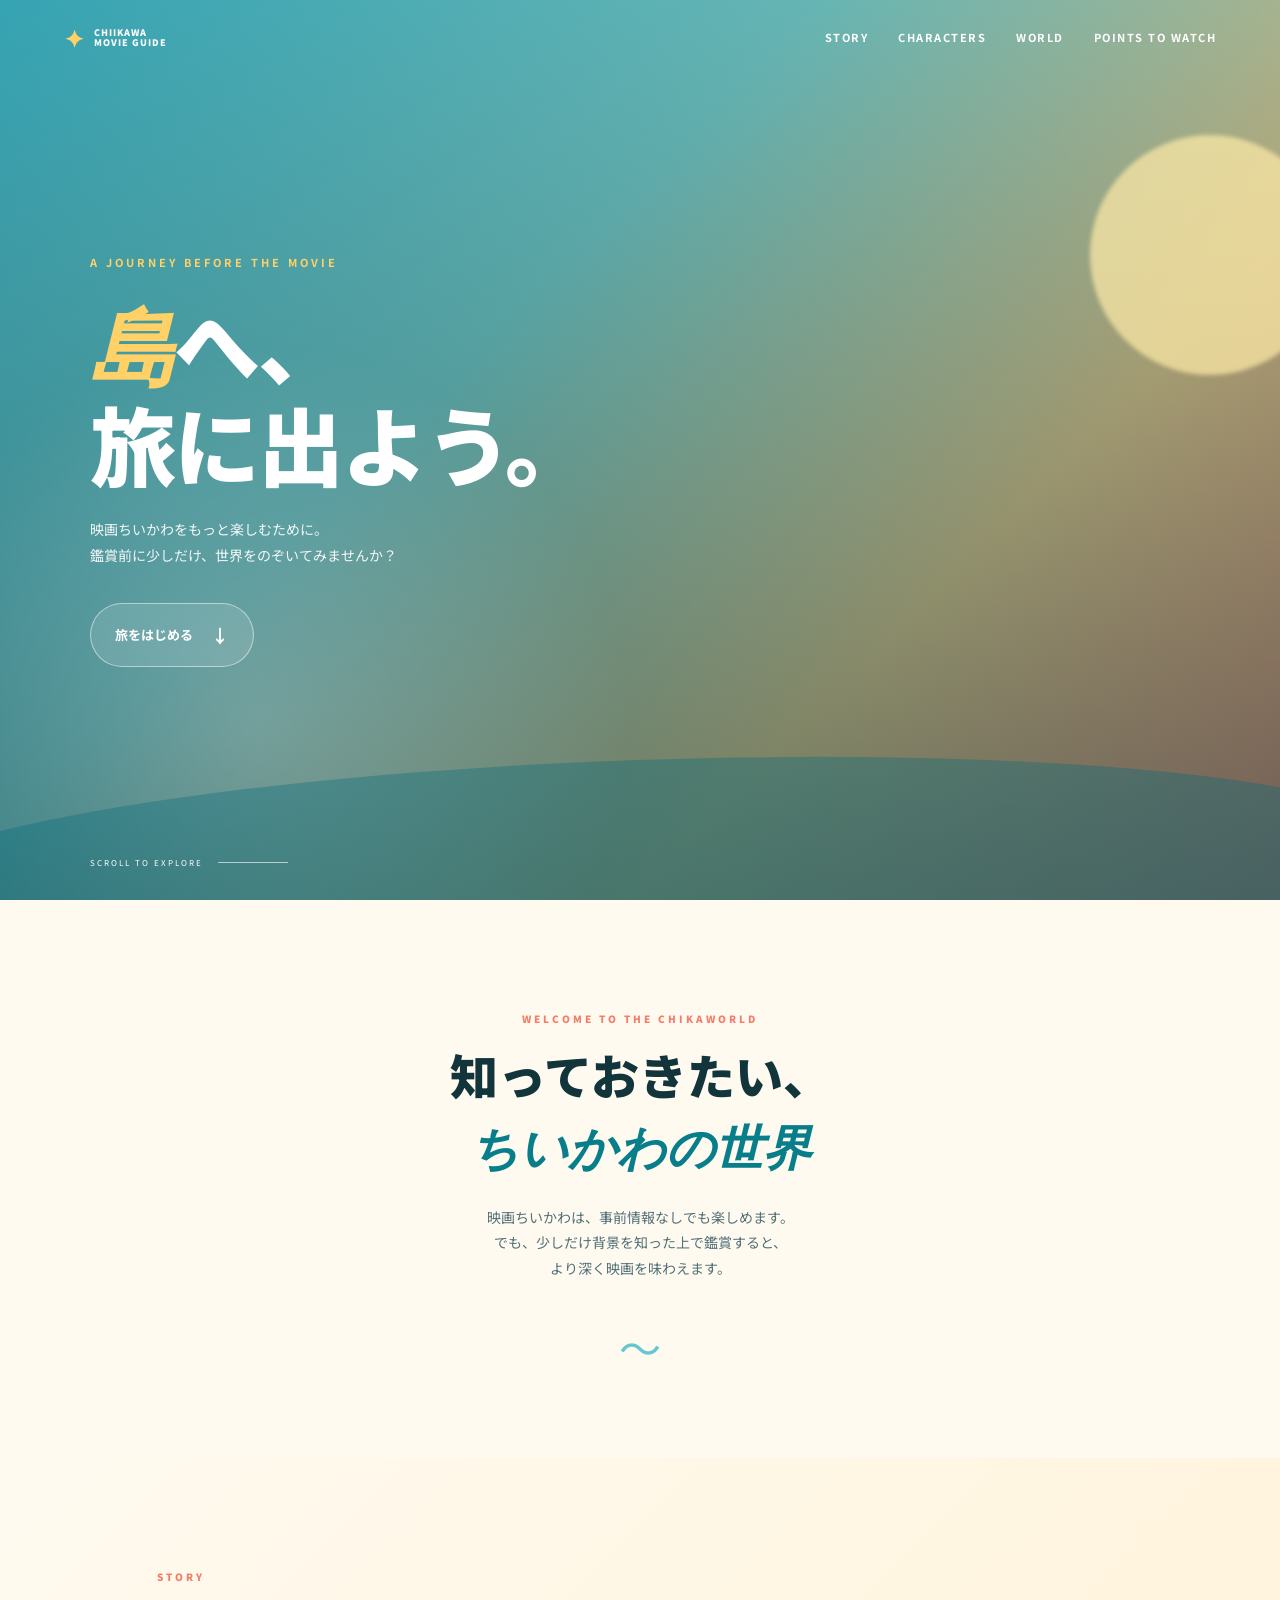
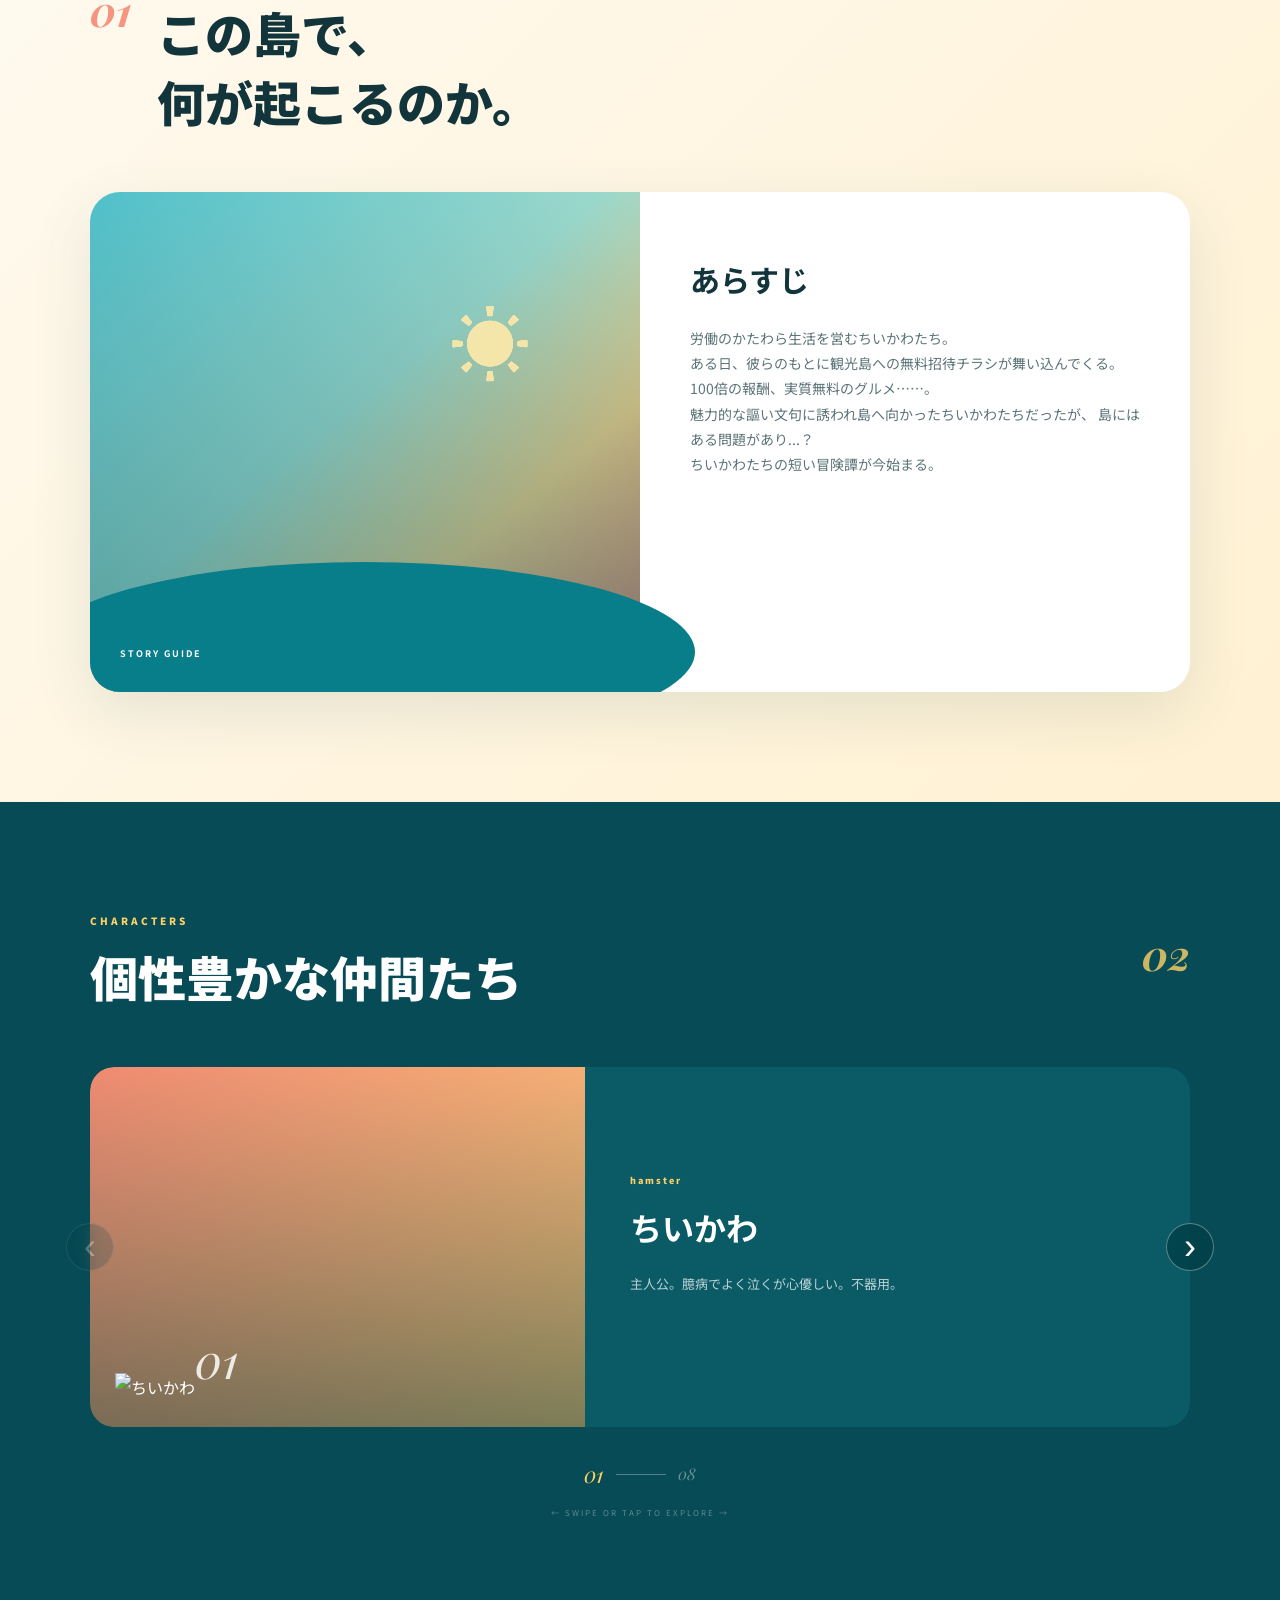
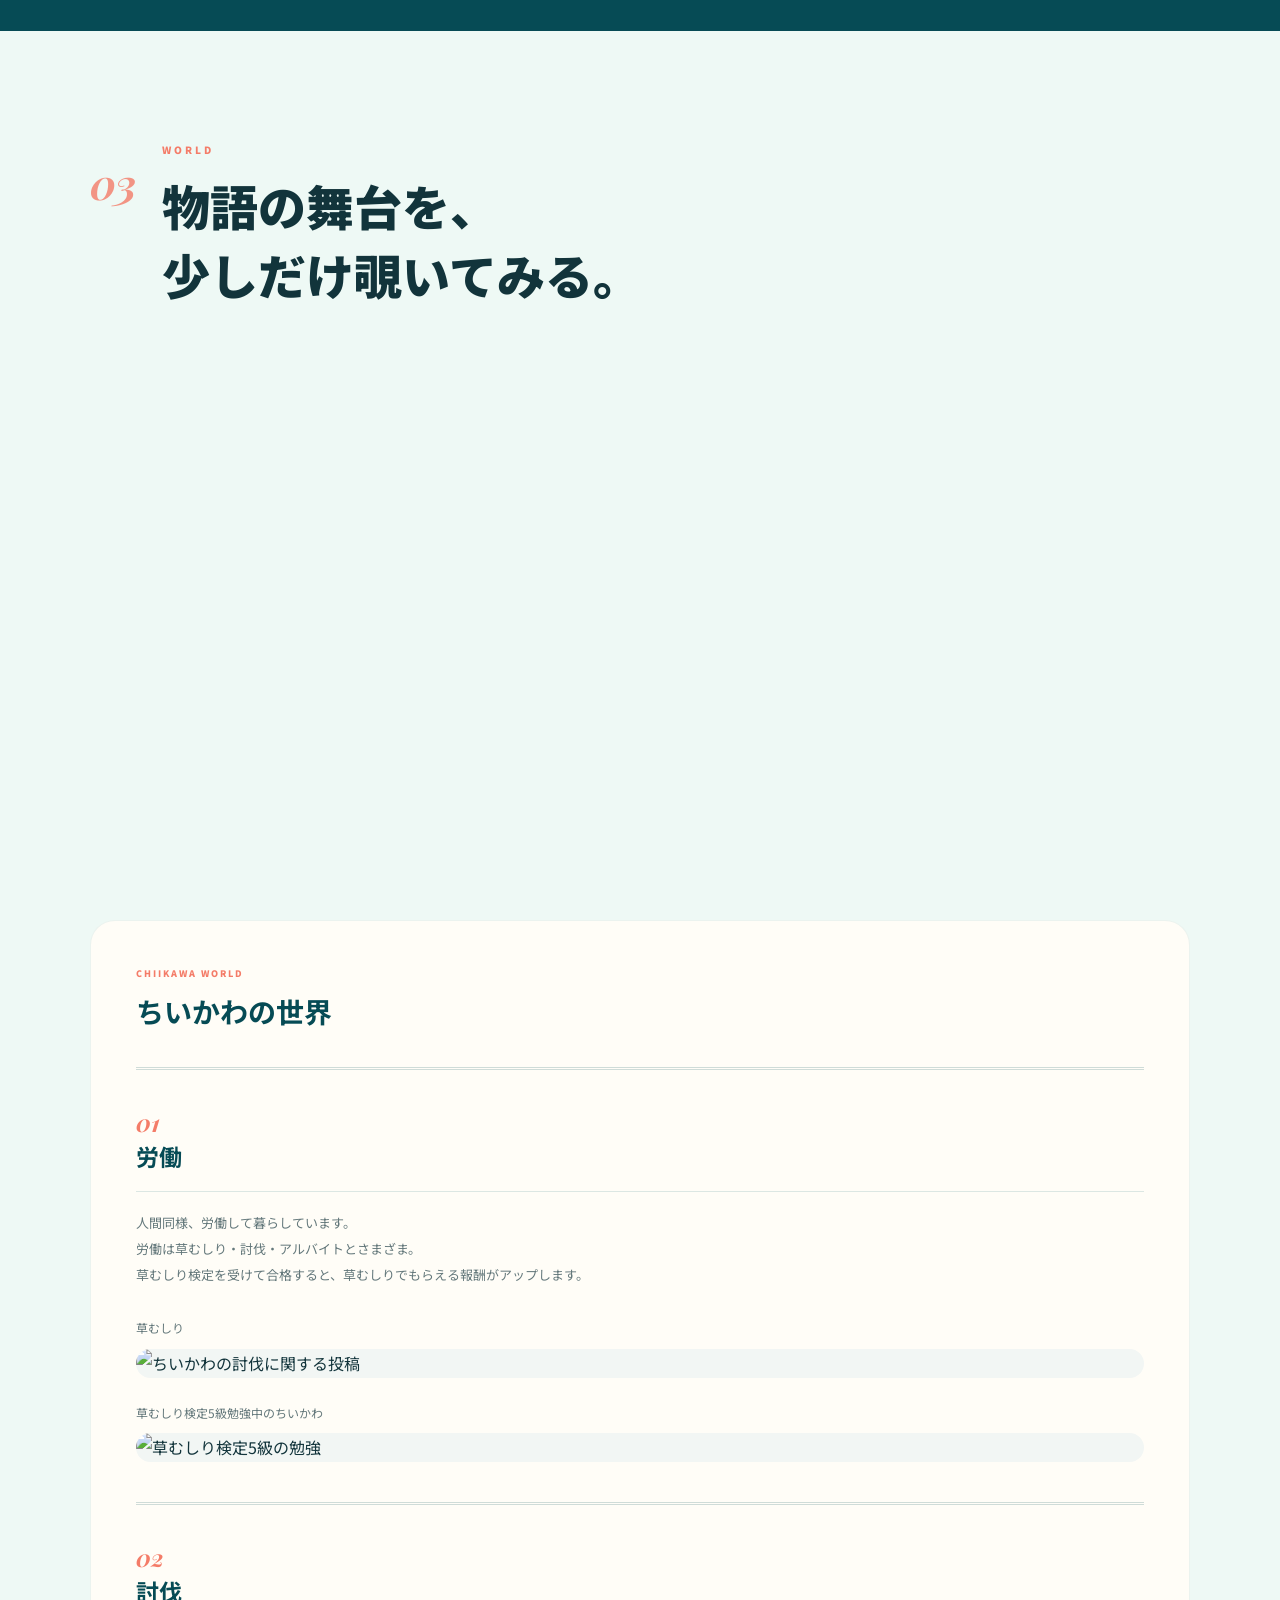
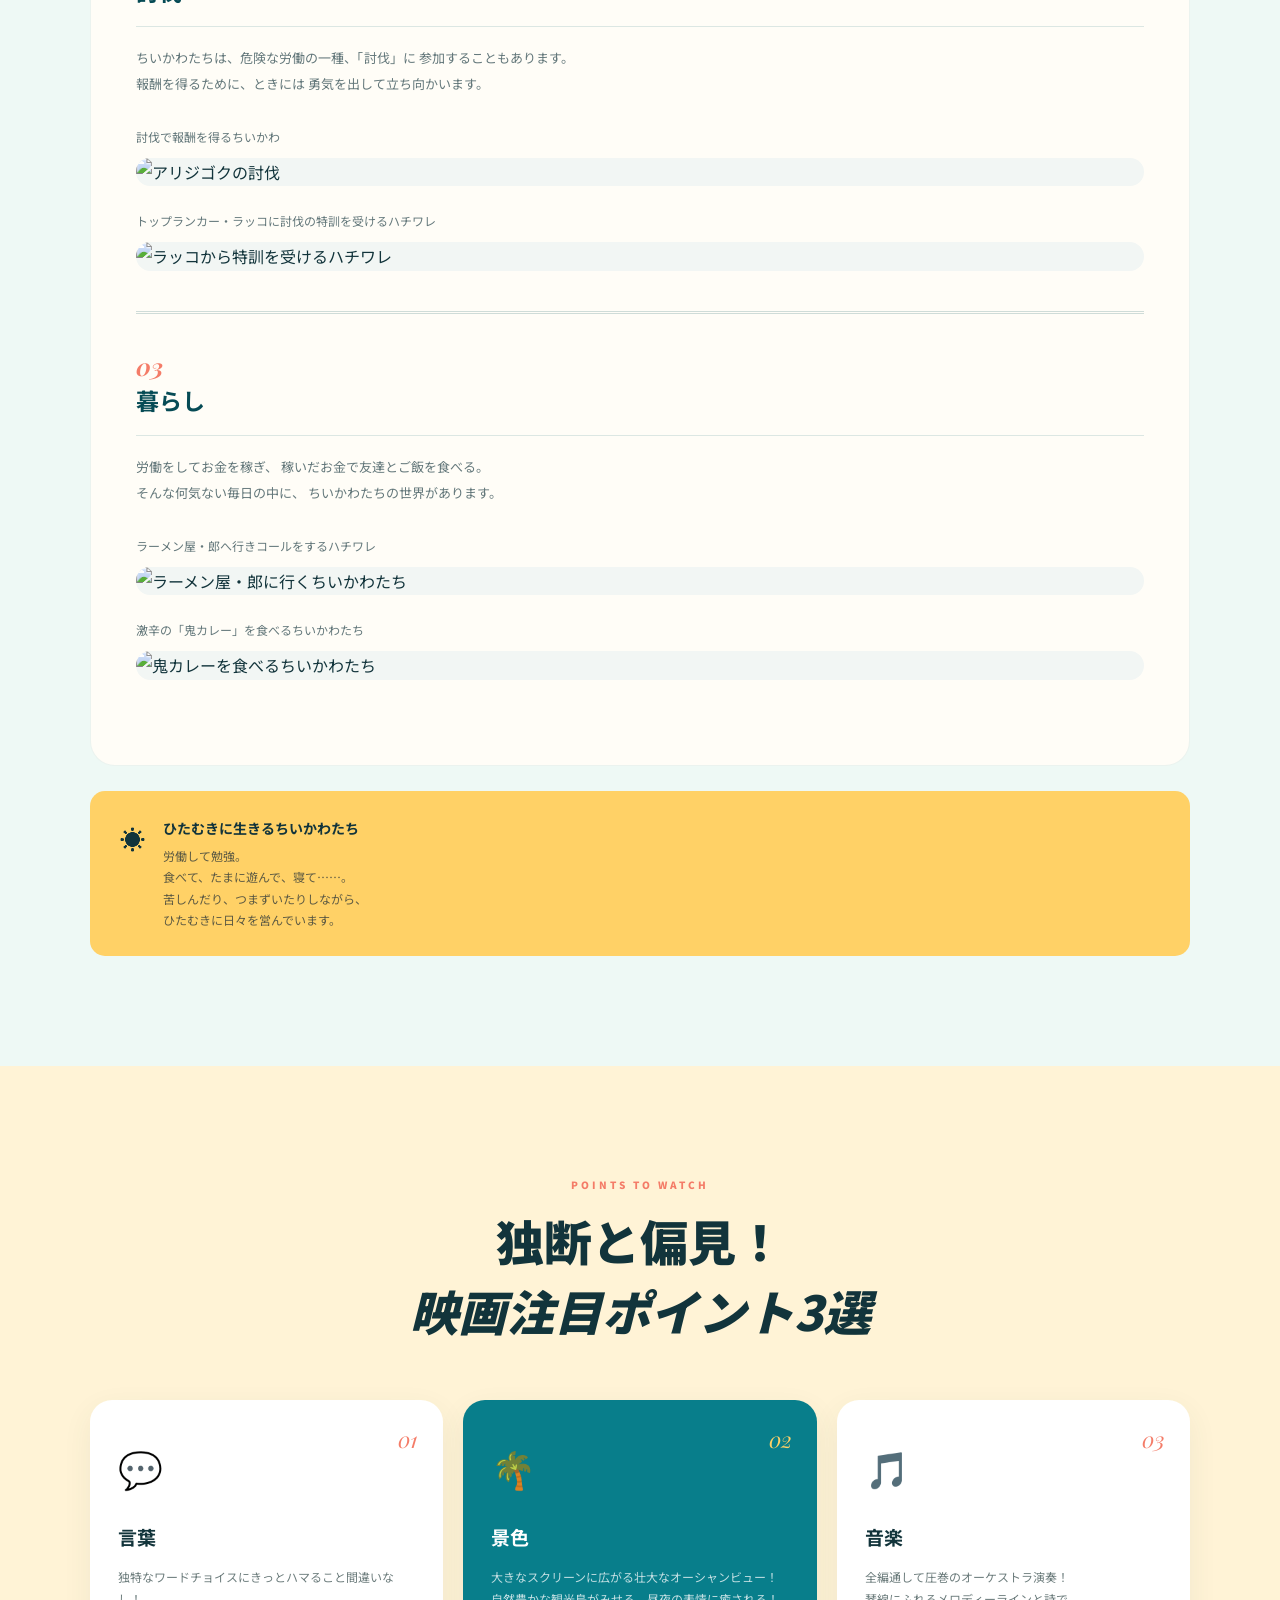
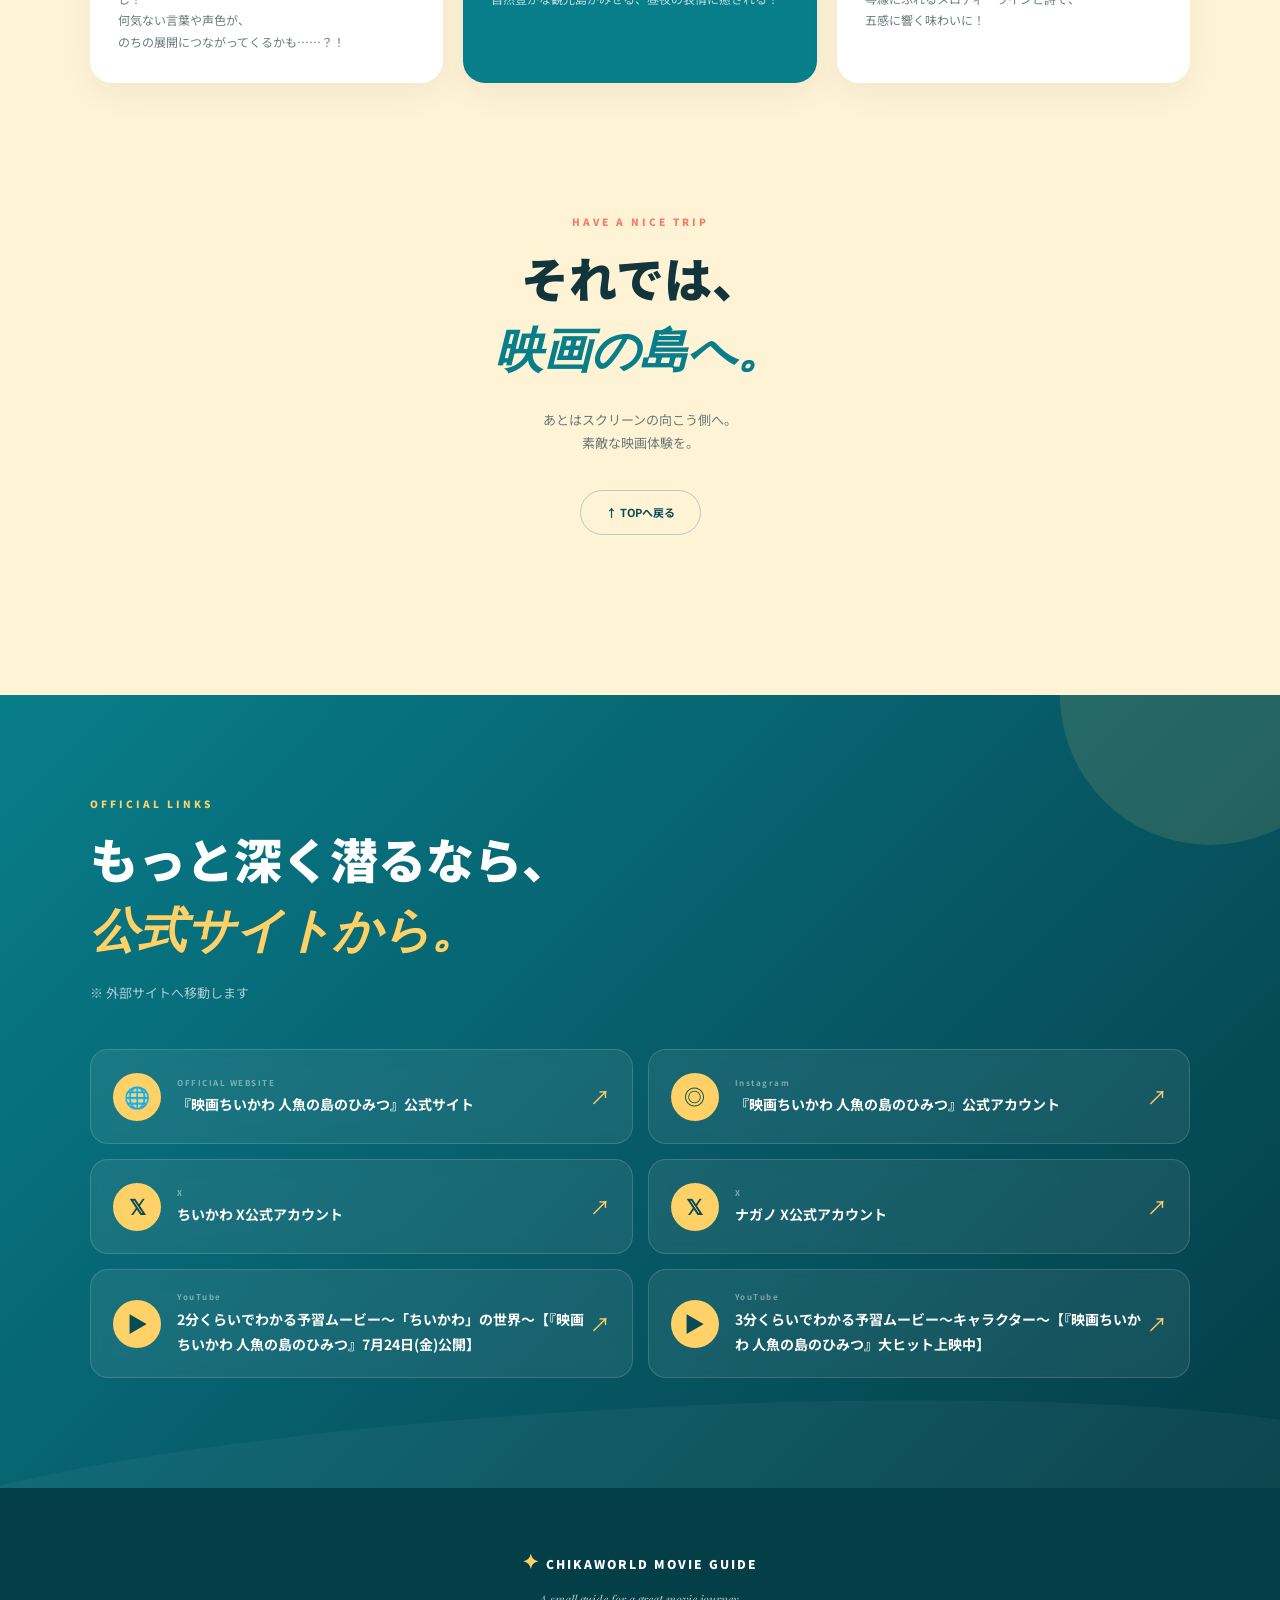
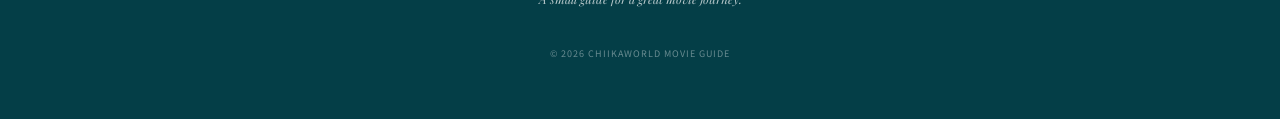
==== commit eddd0885: "文言等諸々修正" ====
--- a/index.html
+++ b/index.html
@@ -4,11 +4,11 @@
   <meta charset="UTF-8">
   <meta name="viewport" content="width=device-width, initial-scale=1.0">
   <meta name="robots" content="noindex">
-  
-
- <!-- プログラムを見にきた物好きな方へ -->
+
+  <!-- プログラムを見にきた物好きな方へ -->
 
   <title>映画ちいかわ　非公式ガイドウェブサイト</title>
+
   <meta
     name="description"
     content="映画をもっと楽しむための、南国の島を旅するような事前ガイドサイト。"
@@ -16,6 +16,7 @@
 
   <link rel="preconnect" href="https://fonts.googleapis.com">
   <link rel="preconnect" href="https://fonts.gstatic.com" crossorigin>
+
   <link
     href="https://fonts.googleapis.com/css2?family=Noto+Sans+JP:wght@400;500;700;900&family=Playfair+Display:wght@600;700;800&display=swap"
     rel="stylesheet"
@@ -25,16 +26,20 @@
 </head>
 
 <body>
-  
+
   <!-- み -->
 
   <!-- =========================
        Header
   ========================== -->
   <header class="header">
+
     <a href="#top" class="logo">
       <span class="logo-mark">✦</span>
-      <span>CHIIKAWA<br>MOVIE GUIDE</span>
+      <span>
+        CHIIKAWA<br>
+        MOVIE GUIDE
+      </span>
     </a>
 
     <button
@@ -52,8 +57,9 @@
       <a href="#story">STORY</a>
       <a href="#characters">CHARACTERS</a>
       <a href="#world">WORLD</a>
-      <a href="#before">BEFORE WATCH</a>
+      <a href="#before">POINTS TO WATCH</a>
     </nav>
+
   </header>
 
 
@@ -73,7 +79,6 @@
         </p>
 
         <h1>
-
           <span>島</span>へ、<br>
           旅に出よう。
         </h1>
@@ -105,17 +110,19 @@
 
       <div class="section-inner">
 
-        <p class="section-label">WELCOME TO THE CHIKAWORLD</p>
+        <p class="section-label">
+          WELCOME TO THE CHIKAWORLD
+        </p>
 
         <h2>
-          映画を観る前に知っておきたい、<br>
+          知っておきたい、<br>
           <em>ちいかわの世界</em>
         </h2>
 
         <p class="intro-text">
           映画ちいかわは、事前情報なしでも楽しめます。<br>
-          でも、少しだけ背景を知ってから観ると、
-          より楽しく映画を味わえます。
+          でも、少しだけ背景を知った上で鑑賞すると、<br>
+          より深く映画を味わえます。
         </p>
 
         <div class="wave-divider">
@@ -125,92 +132,603 @@
       </div>
 
     </section>
-<!-- =========================
-     01 STORY
-========================== -->
-<section class="guide-section story-section" id="story">
-
-  <div class="section-inner">
-
-    <div class="section-heading">
-      <span class="number">01</span>
-
-      <div>
-        <p class="section-label">STORY</p>
-        <h2>
-          この島で、<br>
-          何が起こるのか。
-        </h2>
+
+
+    <!-- =========================
+         01 STORY
+    ========================== -->
+    <section
+      class="guide-section story-section"
+      id="story"
+    >
+
+      <div class="section-inner">
+
+        <div class="section-heading">
+
+          <span class="number">
+            01
+          </span>
+
+          <div>
+
+            <p class="section-label">
+              STORY
+            </p>
+
+            <h2>
+              この島で、<br>
+              何が起こるのか。
+            </h2>
+
+          </div>
+
+        </div>
+
+
+        <div class="story-card">
+
+          <!-- STORY IMAGE -->
+          <div class="card-image story-image">
+
+            <span class="image-caption">
+              STORY GUIDE
+            </span>
+
+          </div>
+
+
+          <!-- STORY CONTENT -->
+          <div class="card-content">
+
+            <p class="small-label">
+              <!-- STORY GUIDE -->
+            </p>
+
+            <h3>
+              あらすじ
+            </h3>
+
+            <p class="story-introduction">
+              労働のかたわら生活を営むちいかわたち。
+              <br>
+              ある日、彼らのもとに観光島への無料招待チラシが舞い込んでくる。
+              <br>
+              100倍の報酬、実質無料のグルメ……。
+              <br>
+              魅力的な謳い文句に誘われ島へ向かったちいかわたちだったが、
+              島にはある問題があり...？
+              <br>
+              ちいかわたちの短い冒険譚が今始まる。
+            </p>
+
+          </div>
+
+        </div>
+
       </div>
-    </div>
-
-
-    <div class="story-card">
-
-      <!-- STORY IMAGE -->
-      <div class="card-image story-image">
-        <span class="image-caption">
-          THE BEGINNING
-        </span>
+
+    </section>
+
+
+    <!-- =========================
+         02 CHARACTERS
+    ========================== -->
+    <section
+      class="guide-section characters-section"
+      id="characters"
+    >
+
+      <div class="section-inner">
+
+        <div class="section-heading reverse">
+
+          <div>
+
+            <p class="section-label">
+              CHARACTERS
+            </p>
+
+            <h2>
+              個性豊かな仲間たち
+            </h2>
+
+          </div>
+
+          <span class="number">
+            02
+          </span>
+
+        </div>
+
+
+        <!-- =========================
+             Character Carousel
+        ========================== -->
+        <div class="character-carousel">
+
+          <!-- 左ボタン -->
+          <button
+            class="carousel-button carousel-prev"
+            id="characterPrev"
+            aria-label="前のキャラクター"
+          >
+            ‹
+          </button>
+
+
+          <!-- カードを表示するエリア -->
+          <div class="character-window">
+
+            <div
+              class="character-track"
+              id="characterTrack"
+            >
+
+              <!-- =========================
+                   Character 01
+              ========================== -->
+              <article class="character-card">
+
+                <div class="character-image character-01">
+                  <img
+                  src="https://pbs.twimg.com/media/GHyhV0pacAAmwbH.png"
+                  alt="ちいかわ"
+                  class="character-circle-image"
+                >
+                  <span>01</span>
+                </div>
+
+                <div class="character-info">
+
+                  <p class="role">
+                    hamster
+                  </p>
+
+                  <h3>
+                    ちいかわ
+                  </h3>
+
+                  <p>
+                    主人公。臆病でよく泣くが心優しい。不器用。
+                  </p>
+
+                </div>
+
+              </article>
+
+
+              <!-- =========================
+                   Character 02
+              ========================== -->
+              <article class="character-card">
+
+                <div class="character-image character-02">
+                  <img
+                  src="https://pbs.twimg.com/media/GHyhV0pasAA4dDZ.png"
+                  alt="ハチワレ"
+                  class="character-circle-image"
+                >
+                  <span>02</span>
+                </div>
+
+                <div class="character-info">
+
+                  <p class="role">
+                    cat
+                  </p>
+
+                  <h3>
+                    ハチワレ
+                  </h3>
+
+                  <p>
+                    ちいかわの友達。おおらかで楽観的。恐れ知らず。
+                  </p>
+
+                </div>
+
+              </article>
+
+
+              <!-- =========================
+                   Character 03
+              ========================== -->
+              <article class="character-card">
+
+                <div class="character-image character-03">
+                  <img
+                  src="https://pbs.twimg.com/media/GHyhV0qacAAZiTL.png"
+                  alt="うさぎ"
+                  class="character-circle-image"
+                >
+                  <span>03</span>
+                </div>
+
+                <div class="character-info">
+
+                  <p class="role">
+                    rabbit
+                  </p>
+
+                  <h3>
+                    うさぎ
+                  </h3>
+
+                  <p>
+                    ちいかわの友達。器用な自由人。恐れ知らず。
+                  </p>
+
+                </div>
+
+              </article>
+
+
+              <!-- =========================
+                   Character 04
+              ========================== -->
+              <article class="character-card">
+
+                <div class="character-image character-04">
+                  <img
+                  src="https://pbs.twimg.com/media/GHyhc-abAAAp4lK.png"
+                  alt="ラッコ"
+                  class="character-circle-image"
+                >
+                  <span>04</span>
+                </div>
+
+                <div class="character-info">
+
+                  <p class="role">
+                    sea otter
+                  </p>
+
+                  <h3>
+                    ラッコ
+                  </h3>
+
+                  <p>
+                    ちいかわたちの先生的存在。強い。甘党。
+                  </p>
+
+                </div>
+
+              </article>
+
+
+              <!-- =========================
+                   Character 05
+              ========================== -->
+              <article class="character-card">
+
+                <div class="character-image character-05">
+                  <img
+                  src="https://pbs.twimg.com/media/GHyhV1EbAAApJs4.png"
+                  alt="モモンガ"
+                  class="character-circle-image"
+                >
+                  <span>05</span>
+                </div>
+
+                <div class="character-info">
+
+                  <p class="role">
+                    flying squirrel
+                  </p>
+
+                  <h3>
+                    モモンガ
+                  </h3>
+
+                  <p>
+                    かわいこぶりたがっている。何か秘密があるらしい。
+                  </p>
+
+                </div>
+
+              </article>
+
+
+              <!-- =========================
+                   Character 06
+              ========================== -->
+              <article class="character-card">
+
+                <div class="character-image character-06">
+                  <img
+                  src="https://pbs.twimg.com/media/HQy47XqaIAEjgrJ?format=webp&name=small"
+                  alt="古本屋"
+                  class="character-circle-image"
+                >
+                  <span>06</span>
+                </div>
+
+                <div class="character-info">
+
+                  <p class="role">
+                    mouse
+                  </p>
+
+                  <h3>
+                    カニ（古本屋）
+                  </h3>
+
+                  <p>
+                    古本を売っている。モモンガにもらったカニのカチューシャを肌身離さずつけている。
+                  </p>
+
+                </div>
+
+              </article>
+
+
+              <!-- =========================
+                   Character 07
+              ========================== -->
+              <article class="character-card">
+
+                <div class="character-image character-07">
+                  <img
+                  src="https://pbs.twimg.com/media/F2H3pHragAAP6GT.png"
+                  alt="くりまんじゅう"
+                  class="character-circle-image"
+                >
+                  <span>07</span>
+                </div>
+
+                <div class="character-info">
+
+                  <p class="role">
+                    kuri manju
+                  </p>
+
+                  <h3>
+                    くりまんじゅう
+                  </h3>
+
+                  <p>
+                    ちいかわたちの先輩的存在。酒が好き。
+                  </p>
+
+                </div>
+
+              </article>
+
+
+              <!-- =========================
+                   Character 08
+              ========================== -->
+              <article class="character-card">
+
+                <div class="character-image character-08">
+                  <img
+                  src="https://pbs.twimg.com/media/G816KQubsAAfGA2?format=webp&name=medium"
+                  alt="シーサー"
+                  class="character-circle-image"
+                >
+                  <span>08</span>
+                </div>
+
+                <div class="character-info">
+
+                  <p class="role">
+                    shisa
+                  </p>
+
+                  <h3>
+                    シーサー
+                  </h3>
+
+                  <p>
+                    ラーメン屋・郎で働いている。頑張り屋。
+                  </p>
+
+                </div>
+
+              </article>
+
+            </div>
+
+          </div>
+
+
+          <!-- 右ボタン -->
+          <button
+            class="carousel-button carousel-next"
+            id="characterNext"
+            aria-label="次のキャラクター"
+          >
+            ›
+          </button>
+
+        </div>
+
+
+        <!-- ページ位置 -->
+        <div
+          class="carousel-indicator"
+          id="characterIndicator"
+          aria-live="polite"
+        >
+
+          <span class="indicator-current">
+            01
+          </span>
+
+          <span class="indicator-line"></span>
+
+          <span class="indicator-total">
+            08
+          </span>
+
+        </div>
+
+
+        <p class="carousel-hint">
+          ← SWIPE OR TAP TO EXPLORE →
+        </p>
+
       </div>
 
-
-      <!-- STORY CONTENT -->
-      <div class="card-content">
-
-        <p class="small-label">
-          STORY GUIDE
-        </p>
-
-        <h3>
-          あらすじ
-        </h3>
-
-        <p class="story-introduction">
-          草むしりなどで労働をしながら生活を営むちいかわたち。
-          <br>
-          ある日、彼らのもとに観光島への無料招待が舞い込んでくる。
-          <br>
-          100倍の報酬、実質無料のグルメ、魅力的な謳い文句に誘われ島へ向かったちいかわたちだったが、島にはある問題があり...？
-          <br>
-          やさしくて切ないちいかわたちの短い冒険譚。
-        </p>
+    </section>
+
+
+    <!-- た -->
+
+    <!-- =========================
+         03 WORLD
+    ========================== -->
+    <section
+      class="guide-section world-section"
+      id="world"
+    >
+
+      <div class="section-inner">
+
+        <div class="section-heading">
+
+          <span class="number">
+            03
+          </span>
+
+          <div>
+
+            <p class="section-label">
+              WORLD
+            </p>
+
+            <h2>
+              物語の舞台を、<br>
+              少しだけ覗いてみる。
+            </h2>
+
+          </div>
+
+        </div>
 
 
         <!-- =========================
-             STORY POINT
+             WORLD FEATURE
         ========================== -->
-        <div class="story-point">
+        <div class="world-feature">
+
+          <div class="world-image">
+
+            <div class="sun"></div>
+
+            <div class="palm palm-left">
+              🌴
+            </div>
+
+            <div class="palm palm-right">
+              🌴
+            </div>
+
+            <!--
+            <span class="world-location">
+              ISLAND
+            </span>
+            -->
+
+          </div>
+
+
+          <div class="world-text">
+
+            <p class="small-label">
+              DESTINATION
+            </p>
+
+            <h3>
+              物語の舞台は、
+              <br>
+              海を超えた観光島！
+            </h3>
+
+            <p>
+              映画では、観光としてちいかわたちが島へ上陸します。
+              <br>
+              そんな彼らにも、いつもの日常と生活があります。
+              <br>
+              ここでは彼らが過ごす日常をご紹介！
+            </p>
+
+            <!--
+            <div class="world-points">
+
+              <div>
+                <span>01</span>
+                <p>
+                  <strong>PLACE</strong><br>
+                  物語が始まる場所
+                </p>
+              </div>
+
+              <div>
+                <span>02</span>
+                <p>
+                  <strong>TIME</strong><br>
+                  物語が描かれる時代
+                </p>
+              </div>
+
+              <div>
+                <span>03</span>
+                <p>
+                  <strong>MOOD</strong><br>
+                  この映画ならではの空気感
+                </p>
+              </div>
+
+            </div>
+            -->
+
+          </div>
+
+        </div>
+
+
+        <!-- =========================
+             CHIIKAWA WORLD
+        ========================== -->
+        <div class="story-point world-story-point">
 
           <div class="story-point-heading">
-            <span>POINT</span>
+
+            <span>
+              CHIIKAWA WORLD
+            </span>
 
             <h4>
-              ちいかわとは？
+              ちいかわの世界
             </h4>
-          </div>
-
-
-          <!-- POINT 01 -->
+
+          </div>
+
+
+          <!-- =========================
+               POINT 01
+          ========================== -->
           <article class="story-point-row">
 
             <div class="story-point-text">
 
-              <span>01</span>
+              <span>
+                01
+              </span>
 
               <h5>
                 労働
               </h5>
 
               <p class="story-point-description">
-                ちいさくてかわいいちいかわたちですが、
-                人間同様、労働をして暮らしています。
+                人間同様、労働して暮らしています。
                 <br>
                 労働は草むしり・討伐・アルバイトとさまざま。
                 <br>
                 草むしり検定を受けて合格すると、草むしりでもらえる報酬がアップします。
               </p>
-
 
               <div class="story-point-gallery">
 
@@ -225,6 +743,7 @@
                   rel="noopener noreferrer"
                   aria-label="Xの投稿を見る"
                 >
+
                   <img
                     src="https://pbs.twimg.com/media/EZw9DbfU4AAvpAc?format=webp&name=small"
                     alt="ちいかわの討伐に関する投稿"
@@ -233,6 +752,7 @@
                   <span class="x-link">
                     𝕏 VIEW ON X ↗
                   </span>
+
                 </a>
 
 
@@ -247,6 +767,7 @@
                   rel="noopener noreferrer"
                   aria-label="Xの投稿を見る"
                 >
+
                   <img
                     src="https://pbs.twimg.com/media/Ej-YjdkU8AAKH4q.jpg"
                     alt="草むしり検定5級の勉強"
@@ -255,6 +776,7 @@
                   <span class="x-link">
                     𝕏 VIEW ON X ↗
                   </span>
+
                 </a>
 
               </div>
@@ -264,12 +786,16 @@
           </article>
 
 
-          <!-- POINT 02 -->
+          <!-- =========================
+               POINT 02
+          ========================== -->
           <article class="story-point-row">
 
             <div class="story-point-text">
 
-              <span>02</span>
+              <span>
+                02
+              </span>
 
               <h5>
                 討伐
@@ -283,7 +809,6 @@
                 勇気を出して立ち向かいます。
               </p>
 
-
               <div class="story-point-gallery">
 
                 <p>
@@ -297,6 +822,7 @@
                   rel="noopener noreferrer"
                   aria-label="Xの投稿を見る"
                 >
+
                   <img
                     src="https://pbs.twimg.com/media/E-DK3lPVUAQAciw.jpg:large"
                     alt="アリジゴクの討伐"
@@ -305,6 +831,7 @@
                   <span class="x-link">
                     𝕏 VIEW ON X ↗
                   </span>
+
                 </a>
 
 
@@ -319,6 +846,7 @@
                   rel="noopener noreferrer"
                   aria-label="Xの投稿を見る"
                 >
+
                   <img
                     src="https://chiikawa-biyori.com/wp-content/uploads/2023/04/chiikawa20230130.jpg"
                     alt="ラッコから特訓を受けるハチワレ"
@@ -327,6 +855,7 @@
                   <span class="x-link">
                     𝕏 VIEW ON X ↗
                   </span>
+
                 </a>
 
               </div>
@@ -336,12 +865,16 @@
           </article>
 
 
-          <!-- POINT 03 -->
+          <!-- =========================
+               POINT 03
+          ========================== -->
           <article class="story-point-row">
 
             <div class="story-point-text">
 
-              <span>03</span>
+              <span>
+                03
+              </span>
 
               <h5>
                 暮らし
@@ -355,11 +888,10 @@
                 ちいかわたちの世界があります。
               </p>
 
-
               <div class="story-point-gallery">
 
                 <p>
-                  ラーメン屋・郎に行って何とかコールをする
+                  ラーメン屋・郎へ行きコールをするハチワレ
                 </p>
 
                 <a
@@ -369,6 +901,7 @@
                   rel="noopener noreferrer"
                   aria-label="Xの投稿を見る"
                 >
+
                   <img
                     src="https://pbs.twimg.com/media/Eim2AsXVkAAX-nV.jpg:large"
                     alt="ラーメン屋・郎に行くちいかわたち"
@@ -377,11 +910,12 @@
                   <span class="x-link">
                     𝕏 VIEW ON X ↗
                   </span>
+
                 </a>
 
 
                 <p>
-                  激辛の「鬼カレー」を食べる
+                  激辛の「鬼カレー」を食べるちいかわたち
                 </p>
 
                 <a
@@ -391,6 +925,7 @@
                   rel="noopener noreferrer"
                   aria-label="Xの投稿を見る"
                 >
+
                   <img
                     src="https://pbs.twimg.com/media/FfCMfrQUUAEH_Fb.jpg:large"
                     alt="鬼カレーを食べるちいかわたち"
@@ -399,6 +934,7 @@
                   <span class="x-link">
                     𝕏 VIEW ON X ↗
                   </span>
+
                 </a>
 
               </div>
@@ -409,360 +945,152 @@
 
         </div>
 
+
+        <!-- =========================
+             NOTICE
+        ========================== -->
+        <div class="notice">
+
+          <span class="notice-icon">
+            ☀
+          </span>
+
+          <div>
+
+            <strong>
+              ひたむきに生きるちいかわたち
+            </strong>
+
+            <p>
+              労働して勉強。
+              <br>
+              食べて、たまに遊んで、寝て……。
+              <br>
+              苦しんだり、つまずいたりしながら、
+              <br>
+              ひたむきに日々を営んでいます。
+            </p>
+
+          </div>
+
+        </div>
+
       </div>
 
-    </div>
-
-  </div>
-
-</section>
-
-
-
-<!-- =========================
-     02 CHARACTERS
-========================== -->
-<section class="guide-section characters-section" id="characters">
-
-  <div class="section-inner">
-
-    <div class="section-heading reverse">
-
-      <div>
-        <p class="section-label">CHARACTERS</p>
-        <h2>
-          旅の途中で出会う、<br>
-          個性豊かな仲間たち。
-        </h2>
-      </div>
-
-      <span class="number">02</span>
-
-    </div>
-
-
-    <!-- Character Carousel -->
-    <div class="character-carousel">
-
-      <!-- 左ボタン -->
-      <button
-        class="carousel-button carousel-prev"
-        id="characterPrev"
-        aria-label="前のキャラクター"
-      >
-        ‹
-      </button>
-
-
-      <!-- カードを表示するエリア -->
-      <div class="character-window">
-
-        <div class="character-track" id="characterTrack">
-
-
-          <!-- Character 01 -->
-          <a
-            href="character-01.html"
-            class="character-card"
-          >
-
-            <div class="character-image character-01">
-              <span>01</span>
-            </div>
-
-            <div class="character-info">
-
-              <p class="role">
-                THE MAIN CHARACTER
-              </p>
-
-              <h3>
-                ちいかわ
-              </h3>
-
-              <p>
-                この物語の中心となる人物。
-                彼／彼女がこの島にやってきた理由とは？
-              </p>
-
-              <span class="character-more">
-                VIEW PROFILE →
-              </span>
-
-            </div>
-
-          </a>
-
-
-          <!-- Character 02 -->
-          <a
-            href="character-02.html"
-            class="character-card"
-          >
-
-            <div class="character-image character-02">
-              <span>02</span>
-            </div>
-
-            <div class="character-info">
-
-              <p class="role">
-                THE COMPANION
-              </p>
-
-              <h3>
-                ハチワレ
-              </h3>
-
-              <p>
-                主人公と行動を共にする重要人物。
-                物語にどんな変化をもたらすのでしょうか。
-              </p>
-
-              <span class="character-more">
-                VIEW PROFILE →
-              </span>
-
-            </div>
-
-          </a>
-
-
-          <!-- Character 03 -->
-          <a
-            href="character-03.html"
-            class="character-card"
-          >
-
-            <div class="character-image character-03">
-              <span>03</span>
-            </div>
-
-            <div class="character-info">
-
-              <p class="role">
-                うさぎ
-              </p>
-
-              <h3>
-                謎の人物
-              </h3>
-
-              <p>
-                どこかミステリアスな存在。
-                その正体は映画を観ながら確かめてください。
-              </p>
-
-              <span class="character-more">
-                VIEW PROFILE →
-              </span>
-
-            </div>
-
-          </a>
-
+    </section>
+
+
+    <!-- =========================
+         04 POINTS TO WATCH
+    ========================== -->
+    <section
+      class="guide-section before-section"
+      id="before"
+    >
+
+      <div class="section-inner">
+
+        <div class="section-heading centered">
+
+          <div>
+
+            <p class="section-label">
+              POINTS TO WATCH
+            </p>
+
+            <h2>
+              独断と偏見！<br>
+              <em>映画注目ポイント3選</em>
+            </h2>
+
+          </div>
 
         </div>
 
-      </div>
-
-
-      <!-- 右ボタン -->
-      <button
-        class="carousel-button carousel-next"
-        id="characterNext"
-        aria-label="次のキャラクター"
-      >
-        ›
-      </button>
-
-    </div>
-
-
-    <!-- ページ位置 -->
-    <div
-      class="carousel-indicator"
-      id="characterIndicator"
-      aria-live="polite"
-    >
-      <span class="indicator-current">01</span>
-      <span class="indicator-line"></span>
-      <span class="indicator-total">03</span>
-    </div>
-
-
-    <p class="carousel-hint">
-      ← SWIPE OR TAP TO EXPLORE →
-    </p>
-
-  </div>
-
-</section>
-
-
-
-<!-- た -->
-
-    <!-- =========================
-         03 WORLD
-    ========================== -->
-    <section class="guide-section world-section" id="world">
-
-      <div class="section-inner">
-
-        <div class="section-heading">
-
-          <span class="number">03</span>
-
-          <div>
-            <p class="section-label">WORLD</p>
-            <h2>物語の舞台を、<br>少しだけ覗いてみる。</h2>
-          </div>
+
+        <div class="tips">
+
+          <!-- TIP 01 -->
+          <article class="tip-card">
+
+            <span class="tip-number">
+              01
+            </span>
+
+            <span class="tip-icon">
+              💬
+            </span>
+
+            <h3>
+              言葉
+            </h3>
+
+            <p>
+              独特なワードチョイスにきっとハマること間違いなし！
+              <br>
+              何気ない言葉や声色が、
+              <br>
+              のちの展開につながってくるかも……？！
+            </p>
+
+          </article>
+
+
+          <!-- TIP 02 -->
+          <article class="tip-card featured">
+
+            <span class="tip-number">
+              02
+            </span>
+
+            <span class="tip-icon">
+              🌴
+            </span>
+
+            <h3>
+              景色
+            </h3>
+
+            <p>
+              大きなスクリーンに広がる壮大なオーシャンビュー！
+              <br>
+              自然豊かな観光島がみせる、昼夜の表情に癒される！
+            </p>
+
+          </article>
+
+
+          <!-- TIP 03 -->
+          <article class="tip-card">
+
+            <span class="tip-number">
+              03
+            </span>
+
+            <span class="tip-icon">
+              🎵
+            </span>
+
+            <h3>
+              音楽
+            </h3>
+
+            <p>
+              全編通して圧巻のオーケストラ演奏！
+              <br>
+              琴線にふれるメロディーラインと詩で、
+              <br>
+              五感に響く味わいに！
+            </p>
+
+          </article>
 
         </div>
 
 
-        <div class="world-feature">
-
-          <div class="world-image">
-            <div class="sun"></div>
-            <div class="palm palm-left">🌴</div>
-            <div class="palm palm-right">🌴</div>
-
-            <span class="world-location">
-              UNKNOWN ISLAND
-            </span>
-          </div>
-
-          <div class="world-text">
-
-            <p class="small-label">
-              DESTINATION
-            </p>
-
-            <h3>
-              物語の舞台
-            </h3>
-
-            <p>
-              映画の世界をより深く楽しむために、
-              舞台となる場所や時代背景にも注目してみましょう。
-            </p>
-
-            <div class="world-points">
-
-              <div>
-                <span>01</span>
-                <p>
-                  <strong>PLACE</strong><br>
-                  物語が始まる場所
-                </p>
-              </div>
-
-              <div>
-                <span>02</span>
-                <p>
-                  <strong>TIME</strong><br>
-                  物語が描かれる時代
-                </p>
-              </div>
-
-              <div>
-                <span>03</span>
-                <p>
-                  <strong>MOOD</strong><br>
-                  この映画ならではの空気感
-                </p>
-              </div>
-
-            </div>
-
-          </div>
-
-        </div>
-
-
-        <div class="notice">
-          <span class="notice-icon">☀</span>
-
-          <div>
-            <strong>ここに注目。</strong>
-            <p>
-              映画の中に登場する「場所」や「風景」にも
-              注目してみると、物語への没入感がさらに高まります。
-            </p>
-          </div>
-        </div>
-
-      </div>
-
-    </section>
-
-
-    <!-- =========================
-         04 BEFORE WATCH
-    ========================== -->
-    <section class="guide-section before-section" id="before">
-
-      <div class="section-inner">
-
-        <div class="section-heading centered">
-
-          <div>
-            <p class="section-label">BEFORE YOU WATCH</p>
-
-            <h2>
-              映画を観る前の<br>
-              <em>3つの楽しみ方。</em>
-            </h2>
-          </div>
-
-        </div>
-
-
-        <div class="tips">
-
-          <article class="tip-card">
-            <span class="tip-number">01</span>
-            <span class="tip-icon">👀</span>
-
-            <h3>まずは何も知らずに</h3>
-
-            <p>
-              予告編やレビューを見すぎず、
-              自分の目で物語を発見するのもおすすめ。
-            </p>
-          </article>
-
-
-          <article class="tip-card featured">
-            <span class="tip-number">02</span>
-            <span class="tip-icon">🌴</span>
-
-            <h3>景色を楽しむ</h3>
-
-            <p>
-              ストーリーだけではなく、
-              色・光・音・風景にも注目してみましょう。
-            </p>
-          </article>
-
-
-          <article class="tip-card">
-            <span class="tip-number">03</span>
-            <span class="tip-icon">💬</span>
-
-            <h3>観たあとに語ろう</h3>
-
-            <p>
-              「あのシーンどう思った？」を
-              友人と語るところまでが映画の旅です。
-            </p>
-          </article>
-
-        </div>
-
-
+        <!-- =========================
+             FINAL MESSAGE
+        ========================== -->
         <div class="final-message">
 
           <p class="section-label">
@@ -779,7 +1107,10 @@
             素敵な映画体験を。
           </p>
 
-          <a href="#top" class="back-top">
+          <a
+            href="#top"
+            class="back-top"
+          >
             ↑ TOPへ戻る
           </a>
 
@@ -792,194 +1123,229 @@
   </main>
 
 
+  <!-- な -->
+
   <!-- =========================
-     OFFICIAL LINKS
-========================== -->
-<section class="official-section" id="official">
-
-  <div class="section-inner">
-
-    <div class="official-heading">
-
-      <p class="section-label">
-        OFFICIAL LINKS
-      </p>
-
-      <h2>
-        もっと深く潜りたいなら、<br>
-        <em>公式サイトから。</em>
-      </h2>
-
-      <p>
-        ちいかわや映画についてもっと知りたい場合の公式サイト
-      </p>
+       OFFICIAL LINKS
+  ========================== -->
+  <section
+    class="official-section"
+    id="official"
+  >
+
+    <div class="section-inner">
+
+      <div class="official-heading">
+
+        <p class="section-label">
+          OFFICIAL LINKS
+        </p>
+
+        <h2>
+          もっと深く潜るなら、<br>
+          <em>公式サイトから。</em>
+        </h2>
+
+        <p>
+          ※ 外部サイトへ移動します
+        </p>
+
+      </div>
+
+
+      <div class="official-links">
+
+        <!-- Official Website -->
+        <a
+          href="https://chiikawa.toho-movie.jp/index.html"
+          class="official-link"
+          target="_blank"
+          rel="noopener noreferrer"
+        >
+
+          <div class="official-icon">
+            🌐
+          </div>
+
+          <div class="official-link-text">
+
+            <span>
+              OFFICIAL WEBSITE
+            </span>
+
+            <strong>
+              『映画ちいかわ 人魚の島のひみつ』公式サイト
+            </strong>
+
+          </div>
+
+          <span class="official-arrow">
+            ↗
+          </span>
+
+        </a>
+
+
+        <!-- Instagram -->
+        <a
+          href="https://www.instagram.com/chiikawa_movie/"
+          class="official-link"
+          target="_blank"
+          rel="noopener noreferrer"
+        >
+
+          <div class="official-icon">
+            ◎
+          </div>
+
+          <div class="official-link-text">
+
+            <span>
+              Instagram
+            </span>
+
+            <strong>
+              『映画ちいかわ 人魚の島のひみつ』公式アカウント
+            </strong>
+
+          </div>
+
+          <span class="official-arrow">
+            ↗
+          </span>
+
+        </a>
+
+
+        <!-- X / Twitter -->
+        <a
+          href="https://x.com/ngnchiikawa?lang=ja"
+          class="official-link"
+          target="_blank"
+          rel="noopener noreferrer"
+        >
+
+          <div class="official-icon">
+            𝕏
+          </div>
+
+          <div class="official-link-text">
+
+            <span>
+              X
+            </span>
+
+            <strong>
+              ちいかわ X公式アカウント
+            </strong>
+
+          </div>
+
+          <span class="official-arrow">
+            ↗
+          </span>
+
+        </a>
+
+
+        <!-- Nagano X -->
+        <a
+          href="https://x.com/ngntrtr"
+          class="official-link"
+          target="_blank"
+          rel="noopener noreferrer"
+        >
+
+          <div class="official-icon">
+            𝕏
+          </div>
+
+          <div class="official-link-text">
+
+            <span>
+              X
+            </span>
+
+            <strong>
+              ナガノ X公式アカウント
+            </strong>
+
+          </div>
+
+          <span class="official-arrow">
+            ↗
+          </span>
+
+        </a>
+
+
+        <!-- YouTube 01 -->
+        <a
+          href="https://www.youtube.com/watch?v=3HAQP-dJyAc&list=PLRj9zPfLhyY1z-ZkS8EfGrGDhEJUXhEbQ&index=10"
+          class="official-link"
+          target="_blank"
+          rel="noopener noreferrer"
+        >
+
+          <div class="official-icon">
+            ▶
+          </div>
+
+          <div class="official-link-text">
+
+            <span>
+              YouTube
+            </span>
+
+            <strong>
+              2分くらいでわかる予習ムービー～「ちいかわ」の世界～【『映画ちいかわ 人魚の島のひみつ』7月24日(金)公開】
+            </strong>
+
+          </div>
+
+          <span class="official-arrow">
+            ↗
+          </span>
+
+        </a>
+
+
+        <!-- YouTube 02 -->
+        <a
+          href="https://www.youtube.com/watch?v=s6QUVX_DtXU&list=PLRj9zPfLhyY1z-ZkS8EfGrGDhEJUXhEbQ&index=11"
+          class="official-link"
+          target="_blank"
+          rel="noopener noreferrer"
+        >
+
+          <div class="official-icon">
+            ▶
+          </div>
+
+          <div class="official-link-text">
+
+            <span>
+              YouTube
+            </span>
+
+            <strong>
+              3分くらいでわかる予習ムービー～キャラクター～【『映画ちいかわ 人魚の島のひみつ』大ヒット上映中】
+            </strong>
+
+          </div>
+
+          <span class="official-arrow">
+            ↗
+          </span>
+
+        </a>
+
+      </div>
 
     </div>
 
-
-    <div class="official-links">
-
-      <!-- Official Website -->
-      <a
-        href="https://chiikawa.toho-movie.jp/index.html"
-        class="official-link"
-        target="_blank"
-        rel="noopener noreferrer"
-      >
-
-        <div class="official-icon">
-          🌐
-        </div>
-
-        <div class="official-link-text">
-          <span>OFFICIAL WEBSITE</span>
-          <strong>『映画ちいかわ 人魚の島のひみつ』公式サイト</strong>
-        </div>
-
-        <span class="official-arrow">
-          ↗
-        </span>
-
-      </a>
-
-      <!-- Instagram -->
-      <a
-        href="https://www.instagram.com/chiikawa_movie/"
-        class="official-link"
-        target="_blank"
-        rel="noopener noreferrer"
-      >
-
-        <div class="official-icon">
-          ◎
-        </div>
-
-        <div class="official-link-text">
-          <span>Instagram</span>
-          <strong>『映画ちいかわ 人魚の島のひみつ』公式アカウント</strong>
-        </div>
-
-        <span class="official-arrow">
-          ↗
-        </span>
-
-      </a>
-
-
-
-      <!-- X / Twitter -->
-      <a
-        href="https://x.com/ngnchiikawa?lang=ja"
-        class="official-link"
-        target="_blank"
-        rel="noopener noreferrer"
-      >
-
-        <div class="official-icon">
-          𝕏
-        </div>
-
-        <div class="official-link-text">
-          <span>X</span>
-          <strong>ちいかわ X公式アカウント</strong>
-        </div>
-
-        <span class="official-arrow">
-          ↗
-        </span>
-
-      </a>
-
-      <a
-      href="https://x.com/ngntrtr"
-      class="official-link"
-      target="_blank"
-      rel="noopener noreferrer"
-    >
-
-      <div class="official-icon">
-        𝕏
-      </div>
-
-      <div class="official-link-text">
-        <span>X</span>
-        <strong>ナガノ X公式アカウント</strong>
-      </div>
-
-      <span class="official-arrow">
-        ↗
-      </span>
-
-    </a>
-
-
-
-
-      <!-- YouTube -->
-      <a
-        href="https://www.youtube.com/watch?v=3HAQP-dJyAc&list=PLRj9zPfLhyY1z-ZkS8EfGrGDhEJUXhEbQ&index=10"
-        class="official-link"
-        target="_blank"
-        rel="noopener noreferrer"
-      >
-
-        <div class="official-icon">
-          ▶
-        </div>
-
-        <div class="official-link-text">
-          <span>YouTube</span>
-          <strong>
-            2分くらいでわかる予習ムービー～「ちいかわ」の世界～【『映画ちいかわ 人魚の島のひみつ』7月24日(金)公開】</strong>
-        </div>
-
-        <span class="official-arrow">
-          ↗
-        </span>
-
-      </a>
-
-      <a
-      href="https://www.youtube.com/watch?v=s6QUVX_DtXU&list=PLRj9zPfLhyY1z-ZkS8EfGrGDhEJUXhEbQ&index=11"
-      class="official-link"
-      target="_blank"
-      rel="noopener noreferrer"
-    >
-  
-      <div class="official-icon">
-        ▶
-      </div>
-  
-      <div class="official-link-text">
-        <span>YouTube</span>
-        <strong>
-          3分くらいでわかる予習ムービー～キャラクター～【『映画ちいかわ 人魚の島のひみつ』大ヒット上映中】</strong>
-      </div>
-  
-      <span class="official-arrow">
-        ↗
-      </span>
-  
-    </a>
-
-    
-
-    </div>
-
-
-</div>
-
-
-    <p class="official-note">
-      ※ 外部サイトへ移動します
-    </p>
-
-  </div>
-
-</section>
-
-
-<!-- な -->
+  </section>
+
 
   <!-- =========================
        Footer
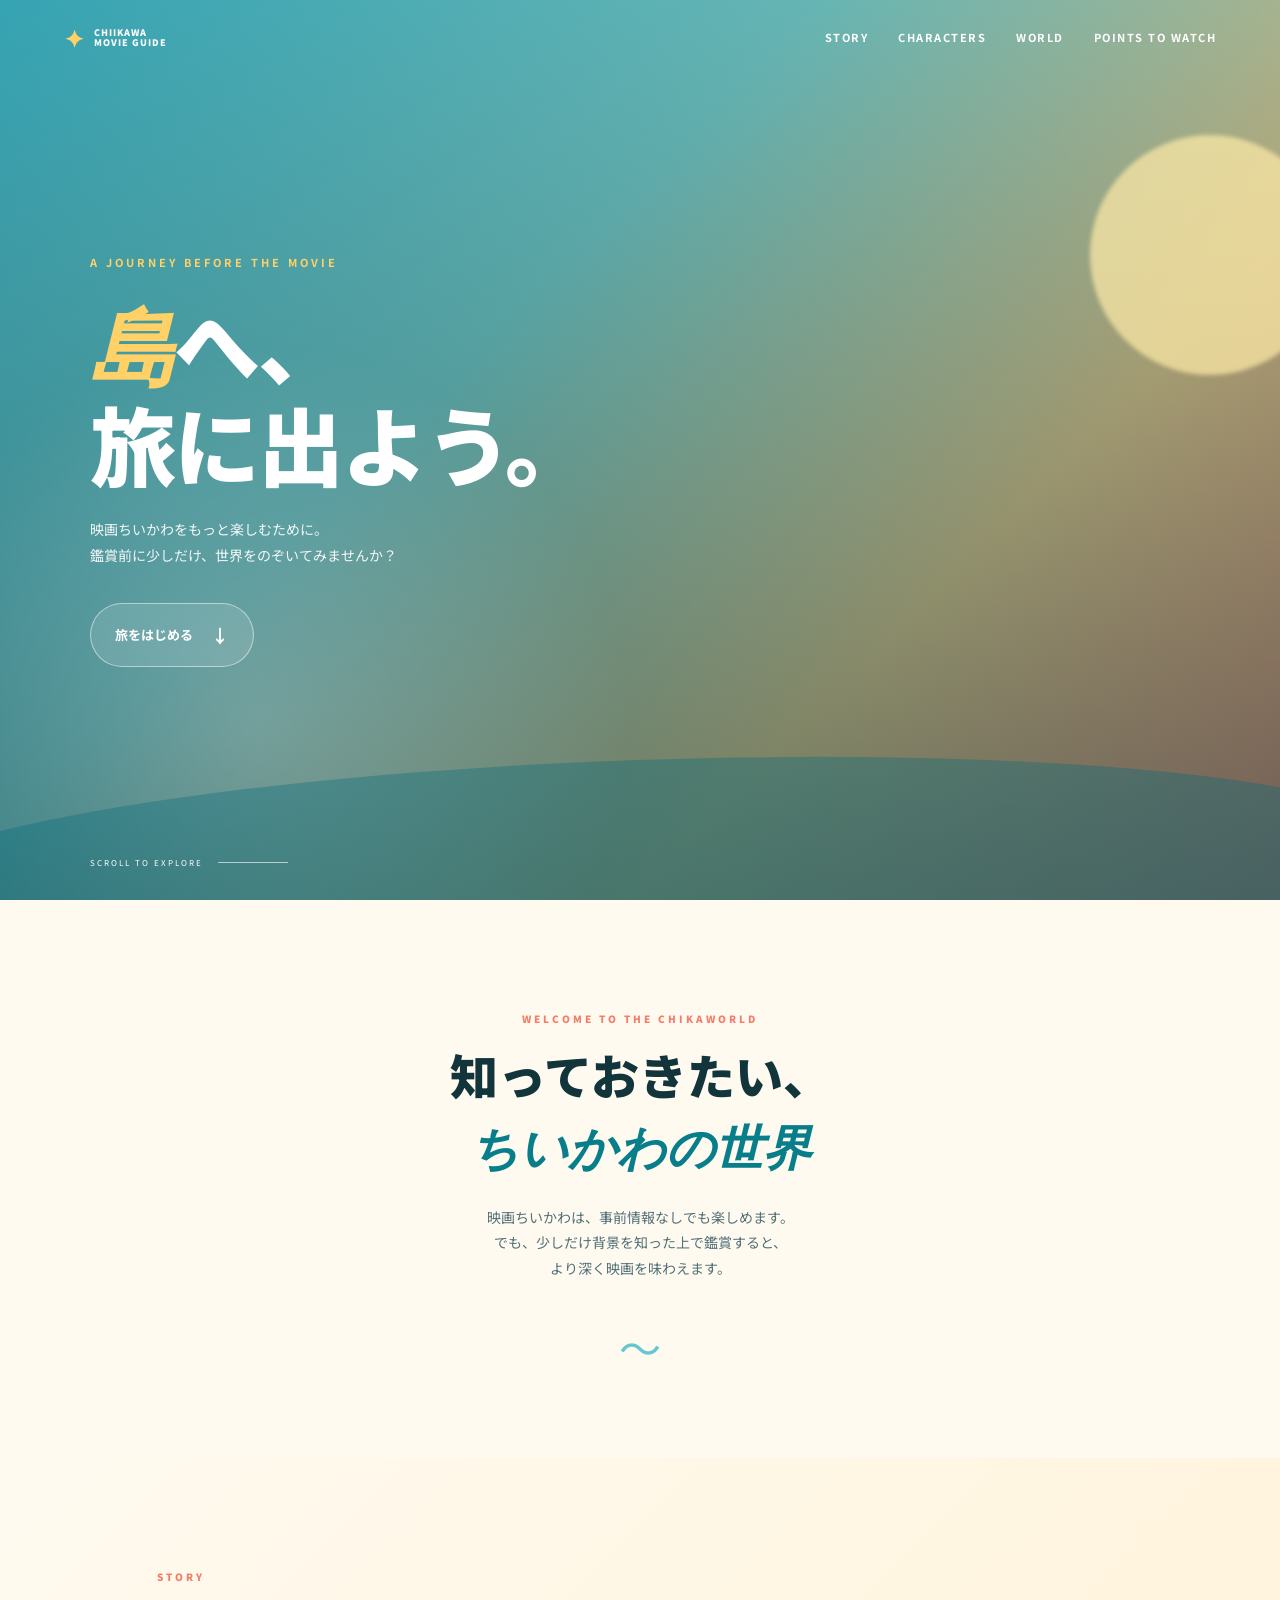
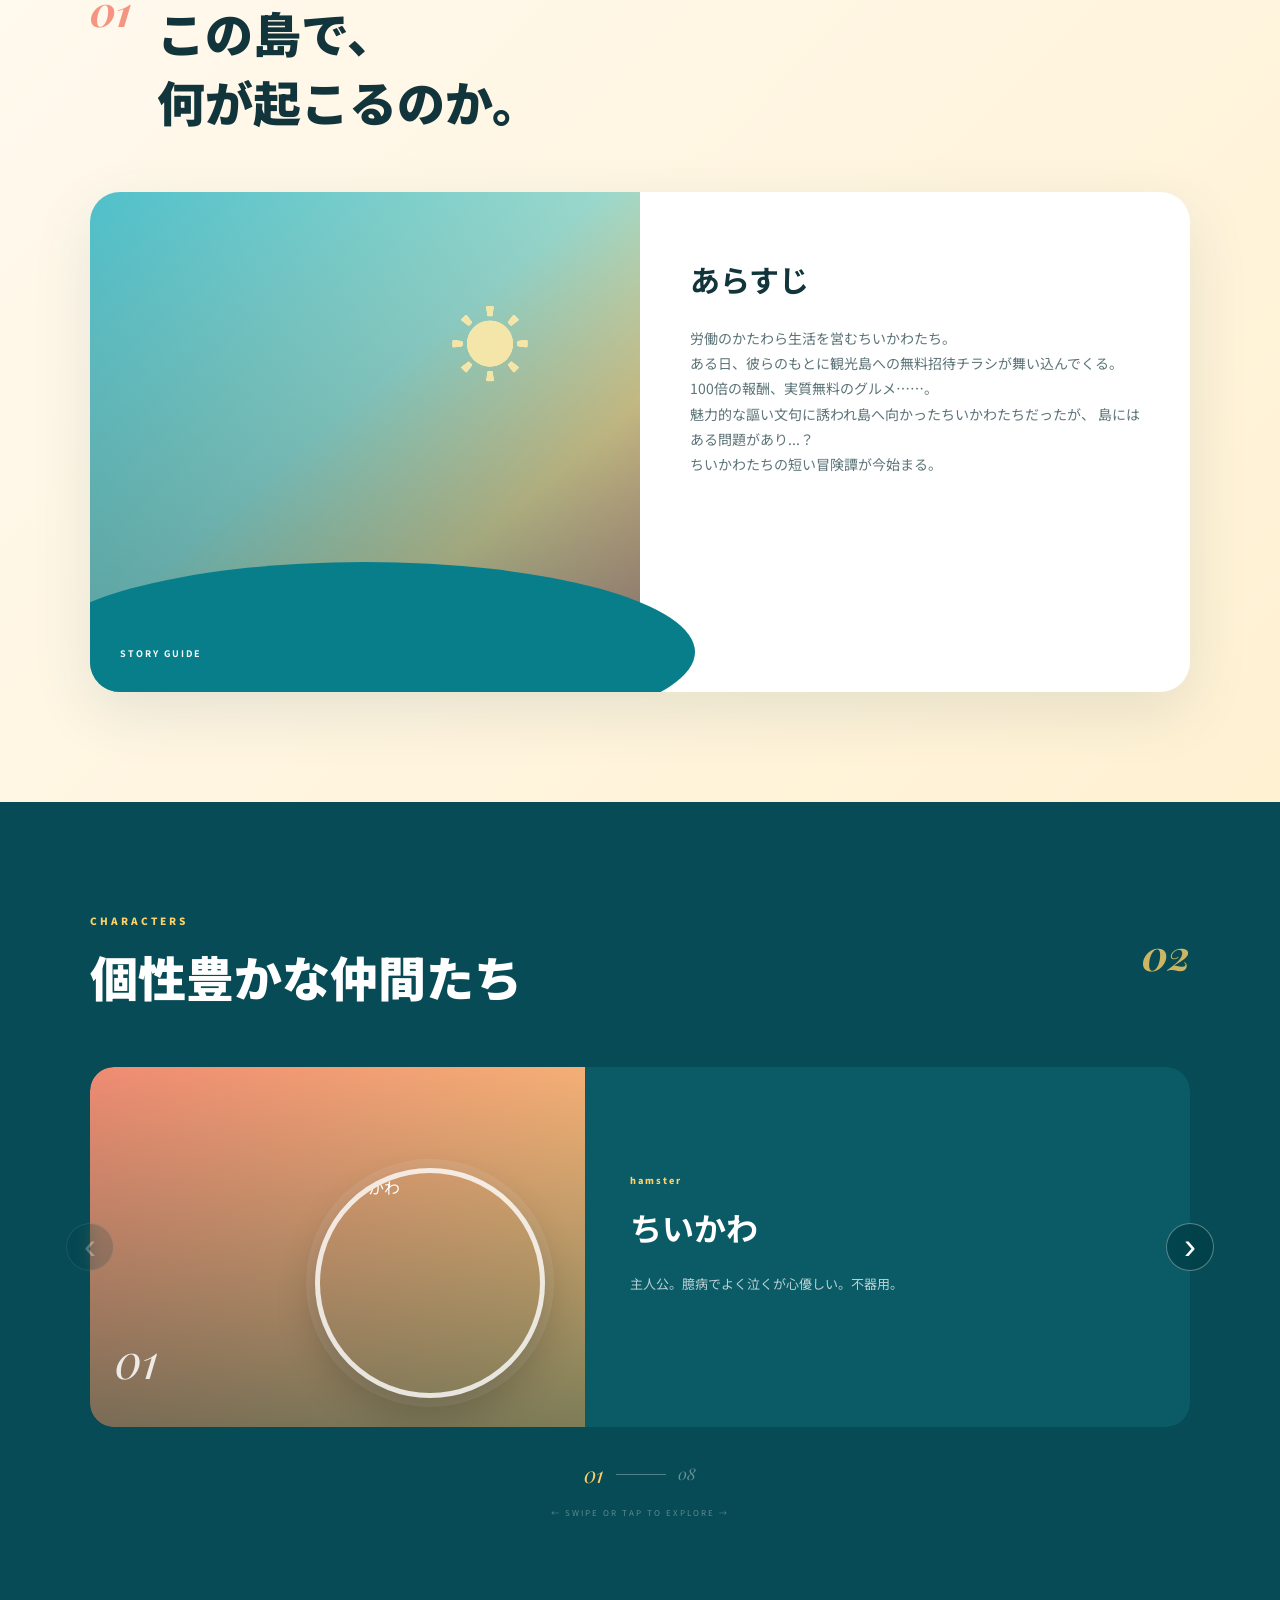
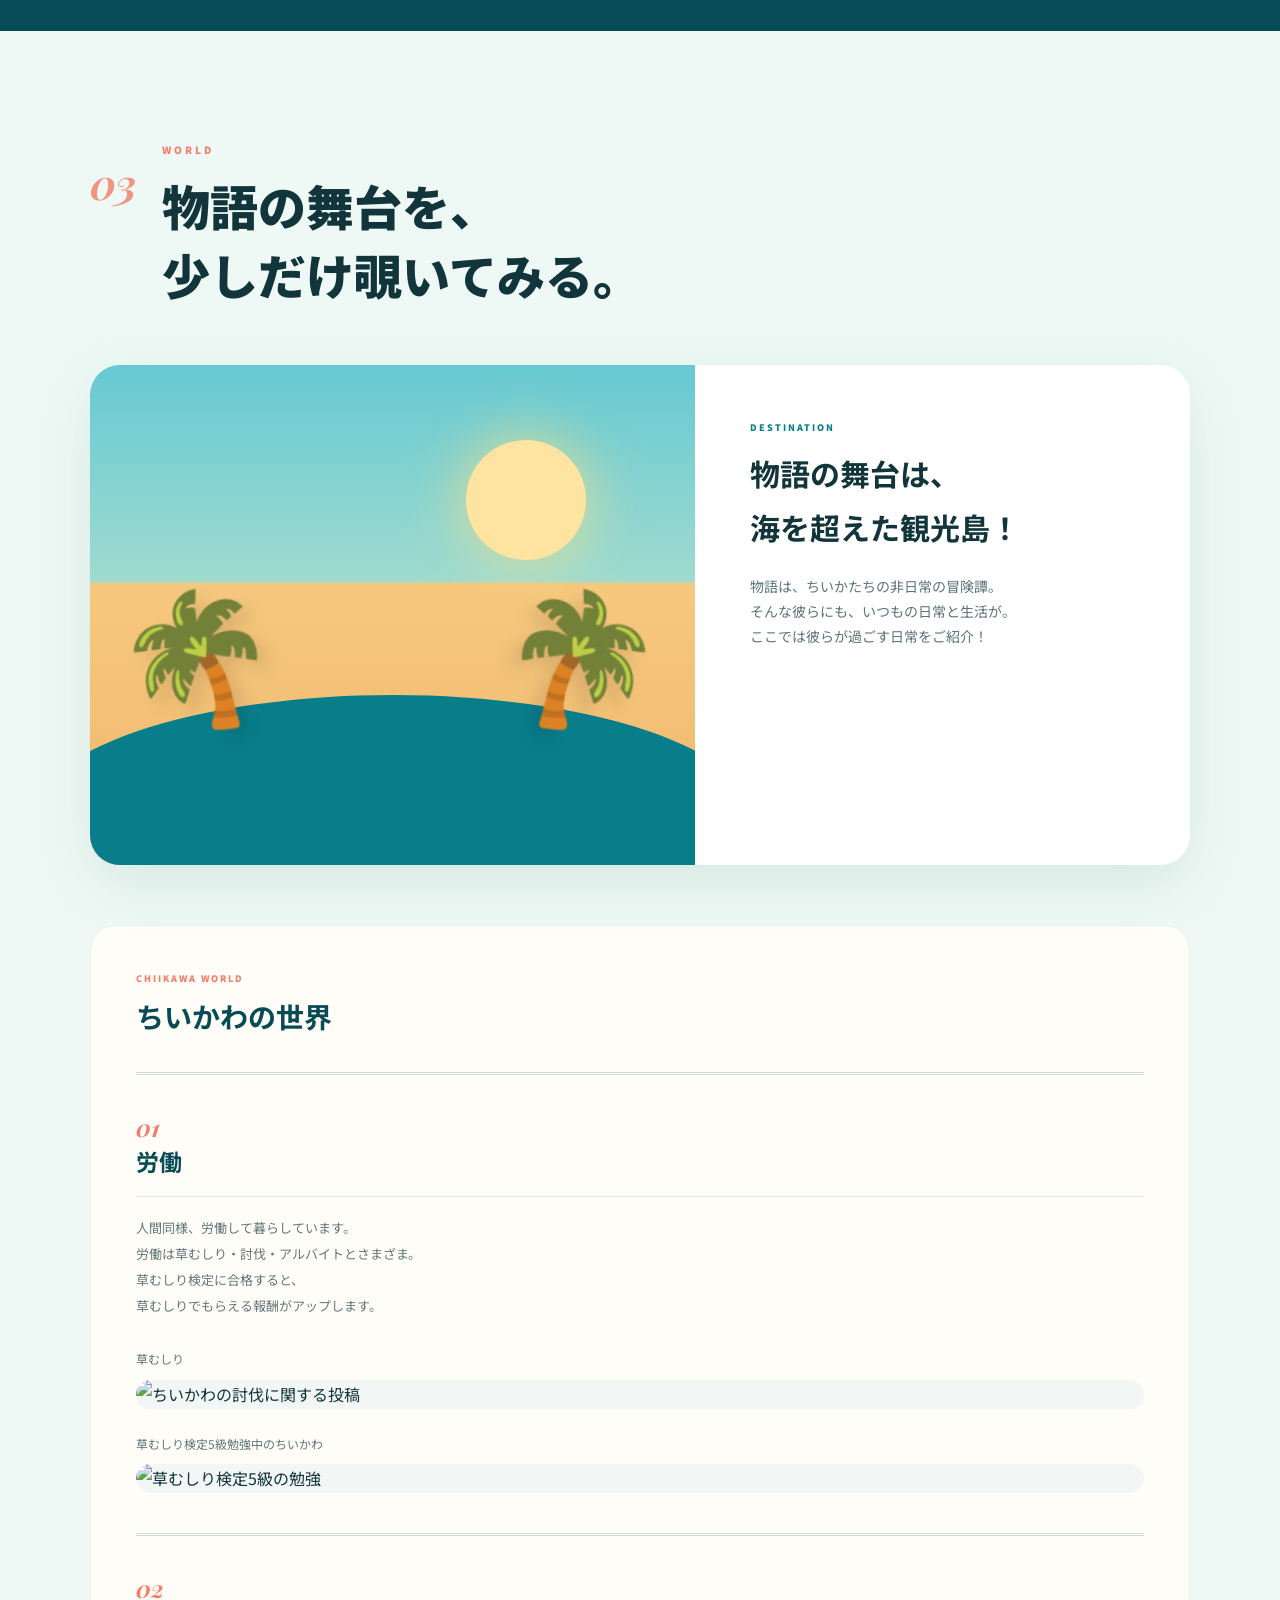
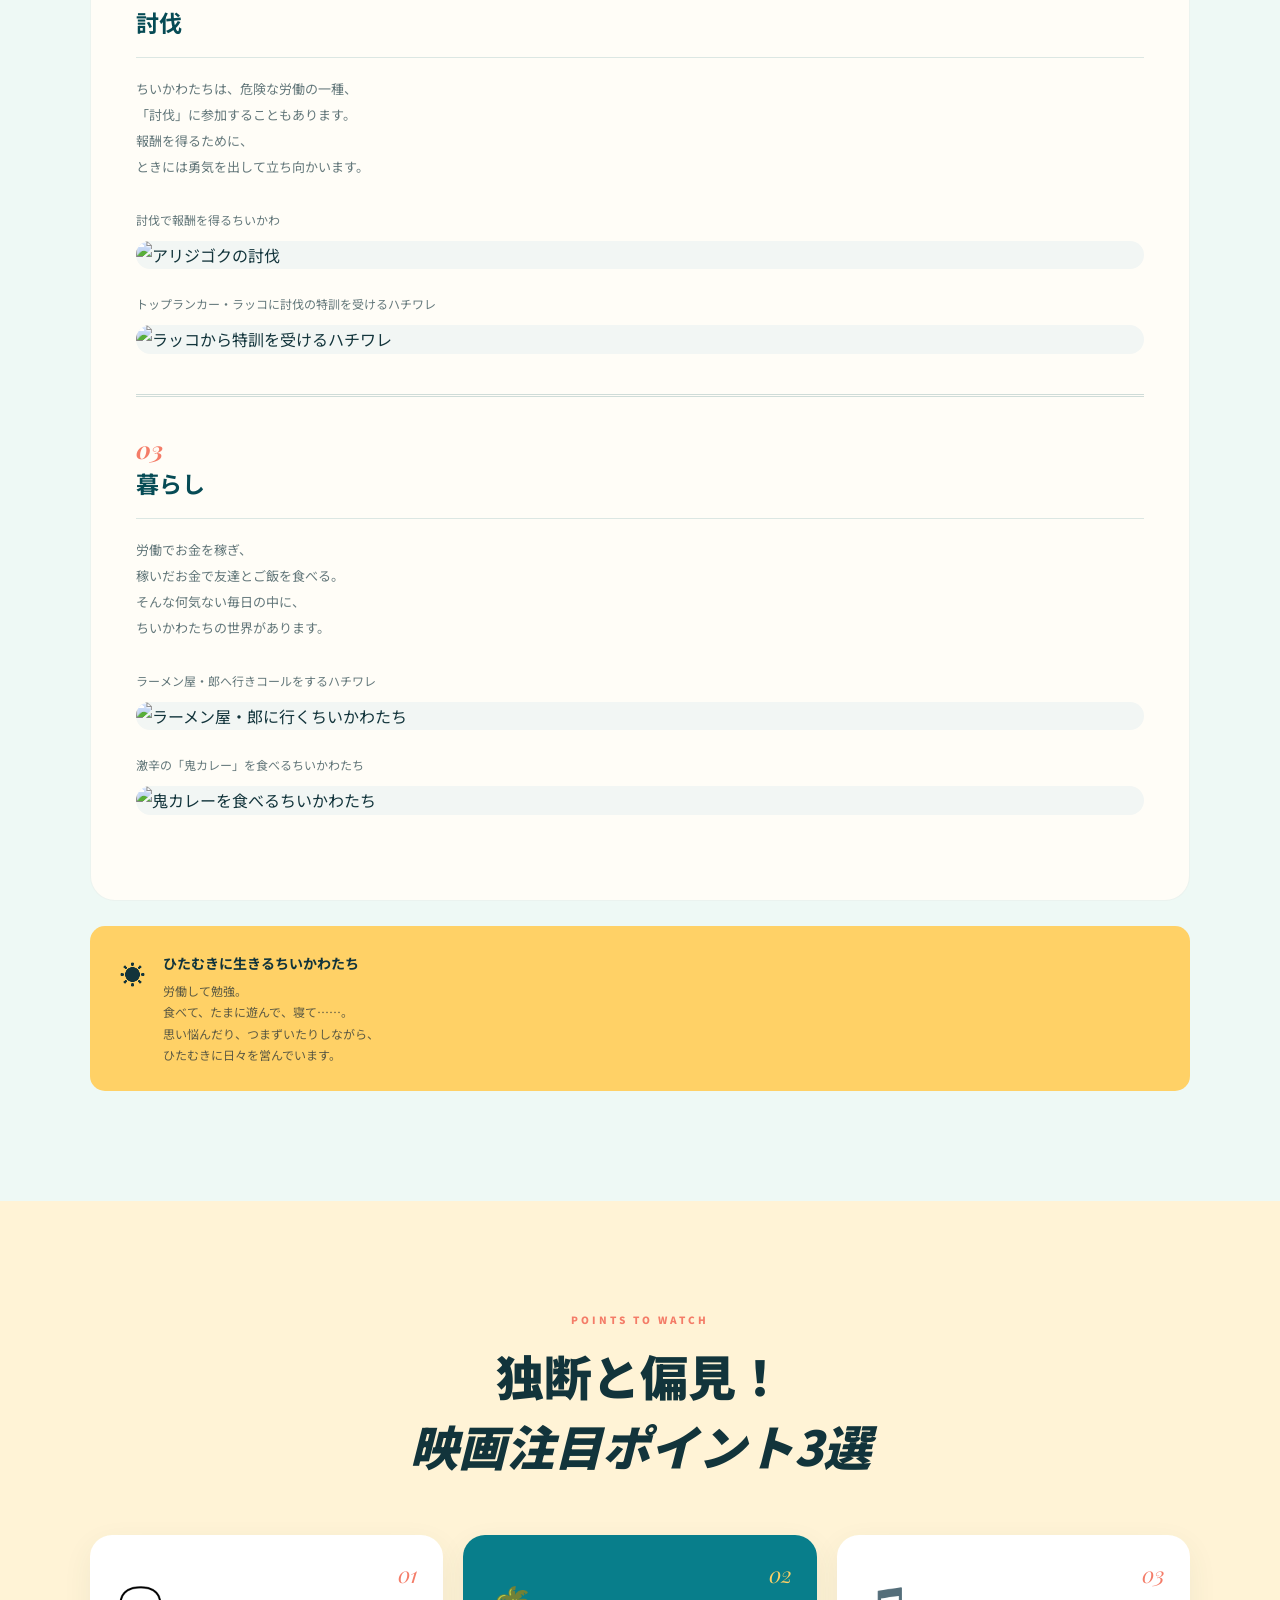
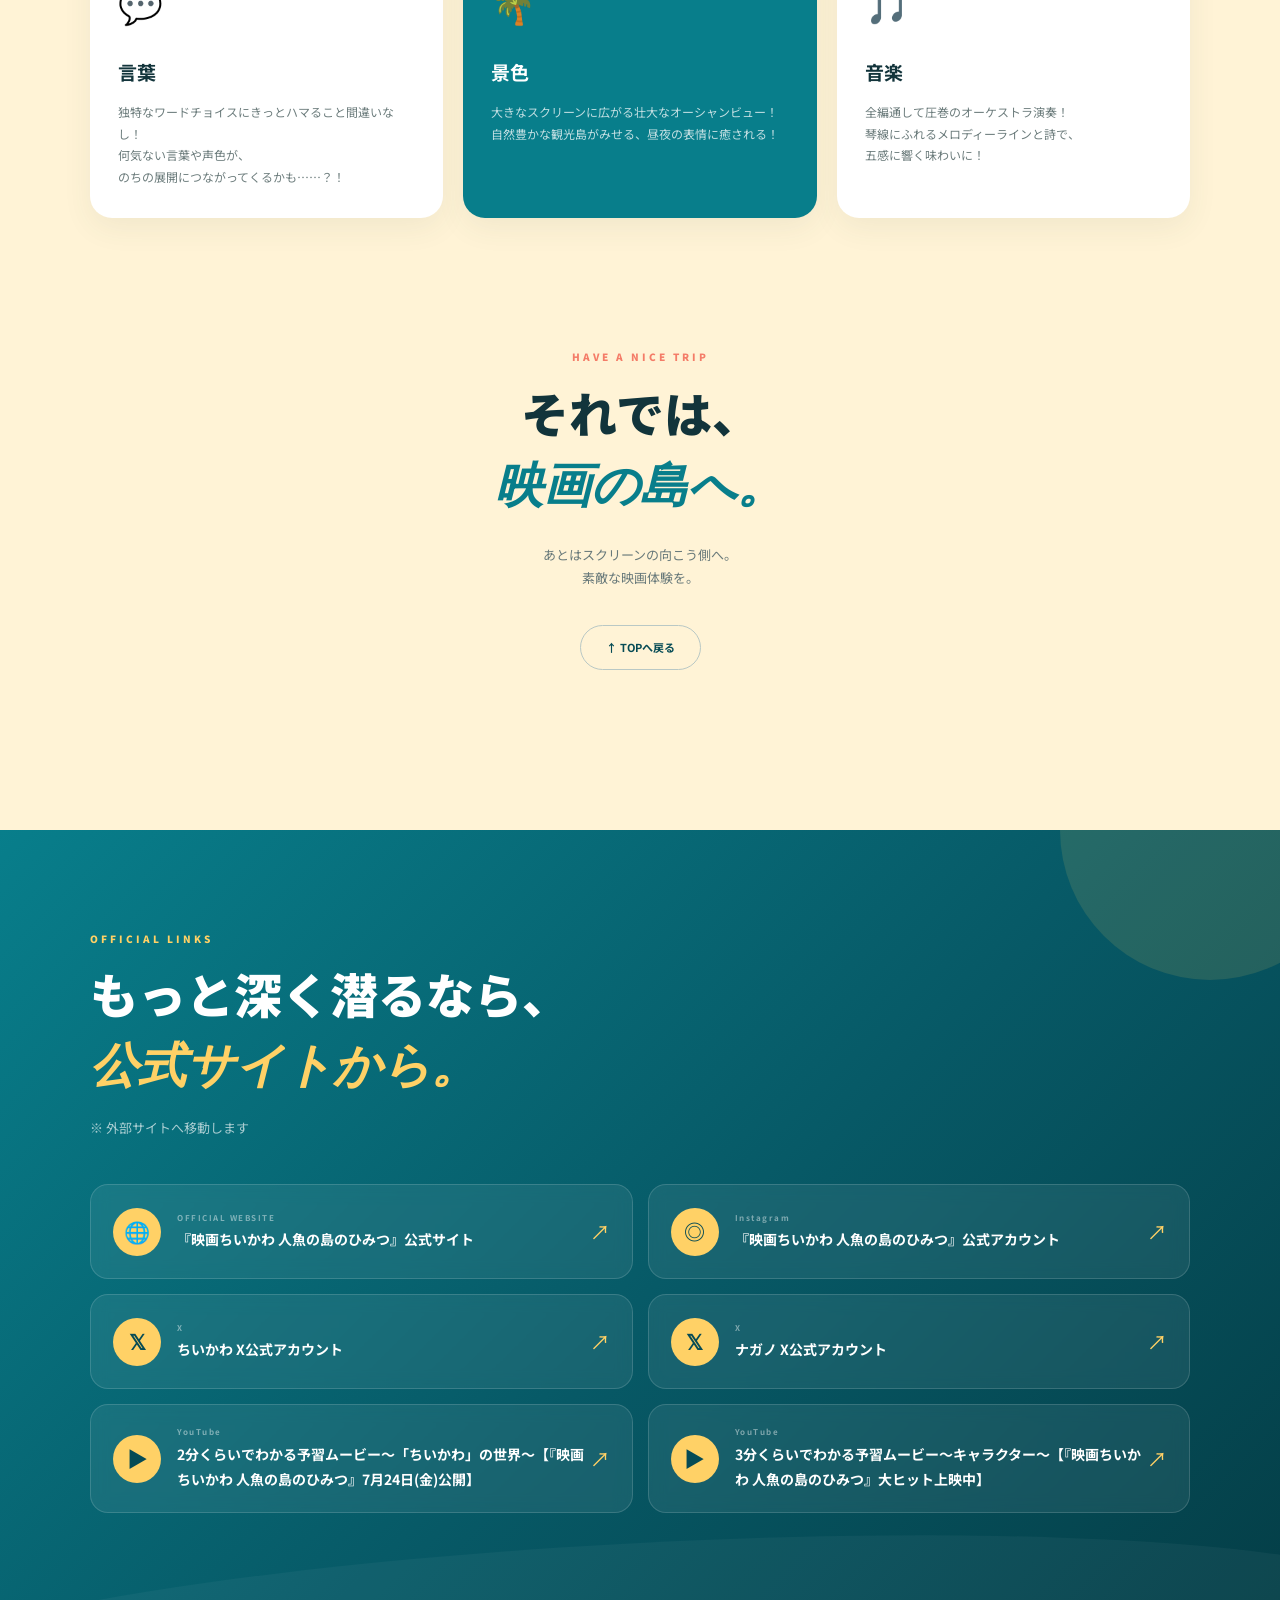
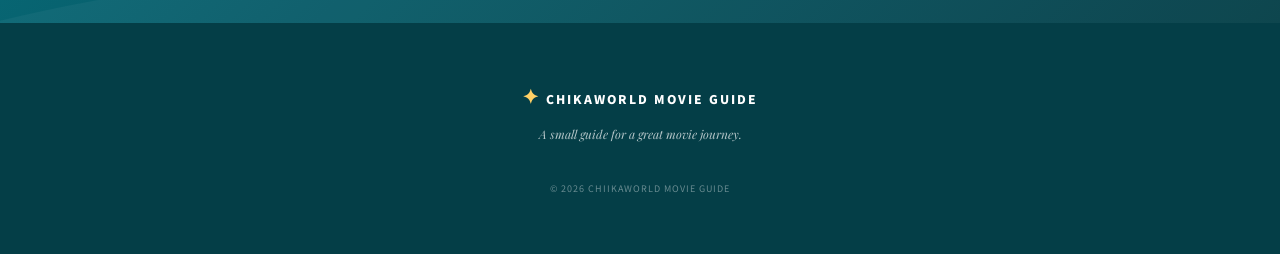
==== commit a64374a5: "微調整" ====
--- a/index.html
+++ b/index.html
@@ -7,11 +7,11 @@
 
   <!-- プログラムを見にきた物好きな方へ -->
 
-  <title>映画ちいかわ　非公式ガイドウェブサイト</title>
+  <title>映画ちいかわ　非公式ウェブガイド</title>
 
   <meta
     name="description"
-    content="映画をもっと楽しむための、南国の島を旅するような事前ガイドサイト。"
+    content="映画ちいかわをもっと楽しむための事前ガイドサイト"
   >
 
   <link rel="preconnect" href="https://fonts.googleapis.com">
@@ -647,9 +647,9 @@
             </h3>
 
             <p>
-              映画では、観光としてちいかわたちが島へ上陸します。
-              <br>
-              そんな彼らにも、いつもの日常と生活があります。
+              物語は、ちいかたちの非日常の冒険譚。
+              <br>
+              そんな彼らにも、いつもの日常と生活が。
               <br>
               ここでは彼らが過ごす日常をご紹介！
             </p>
@@ -727,7 +727,9 @@
                 <br>
                 労働は草むしり・討伐・アルバイトとさまざま。
                 <br>
-                草むしり検定を受けて合格すると、草むしりでもらえる報酬がアップします。
+                草むしり検定に合格すると、
+                <br>
+                草むしりでもらえる報酬がアップします。
               </p>
 
               <div class="story-point-gallery">
@@ -802,11 +804,13 @@
               </h5>
 
               <p class="story-point-description">
-                ちいかわたちは、危険な労働の一種、「討伐」に
-                参加することもあります。
+                ちいかわたちは、危険な労働の一種、
                 <br>
-                報酬を得るために、ときには
-                勇気を出して立ち向かいます。
+                「討伐」に参加することもあります。
+                <br>
+                報酬を得るために、
+                <br>
+                ときには勇気を出して立ち向かいます。
               </p>
 
               <div class="story-point-gallery">
@@ -881,10 +885,12 @@
               </h5>
 
               <p class="story-point-description">
-                労働をしてお金を稼ぎ、
+                労働でお金を稼ぎ、
+                <br>
                 稼いだお金で友達とご飯を食べる。
                 <br>
                 そんな何気ない毎日の中に、
+                <br>
                 ちいかわたちの世界があります。
               </p>
 
@@ -966,7 +972,7 @@
               <br>
               食べて、たまに遊んで、寝て……。
               <br>
-              苦しんだり、つまずいたりしながら、
+              思い悩んだり、つまずいたりしながら、
               <br>
               ひたむきに日々を営んでいます。
             </p>
--- a/style.css
+++ b/style.css
@@ -999,38 +999,145 @@
   color: rgba(255, 255, 255, 0.8);
 }
 
-
+/* ========================================
+   CHARACTER GRADIENTS
+======================================== */
+
+/* 01 ちいかわ：ピンク */
 .character-01 {
   background:
     linear-gradient(
       180deg,
-      rgba(0,0,0,0),
-      rgba(0,50,55,0.5)
+      rgba(0, 0, 0, 0),
+      rgba(90, 35, 55, 0.5)
     ),
-    linear-gradient(135deg, #ef8b72, #f9c878);
-}
-
-
+    linear-gradient(
+      135deg,
+      #f6a6b8 0%,
+      #ee7d91 45%,
+      #f4b36f 100%
+    );
+}
+
+
+/* 02 ハチワレ：水色 */
 .character-02 {
   background:
     linear-gradient(
       180deg,
-      rgba(0,0,0,0),
-      rgba(0,50,55,0.5)
+      rgba(0, 0, 0, 0),
+      rgba(20, 65, 85, 0.5)
     ),
-    linear-gradient(135deg, #62c7c6, #62a4bd);
-}
-
-
+    linear-gradient(
+      135deg,
+      #8edee2 0%,
+      #61c6d2 45%,
+      #6c9fc7 100%
+    );
+}
+
+
+/* 03 うさぎ：黄色 */
 .character-03 {
   background:
     linear-gradient(
       180deg,
-      rgba(0,0,0,0),
-      rgba(0,50,55,0.5)
+      rgba(0, 0, 0, 0),
+      rgba(80, 65, 20, 0.5)
     ),
-    linear-gradient(135deg, #7a9d87, #e5c77d);
-}
+    linear-gradient(
+      135deg,
+      #ffe38a 0%,
+      #f6c85f 45%,
+      #e9a86c 100%
+    );
+}
+
+/* 04 ラッコ：赤 × 黄色 */
+.character-04 {
+  background:
+    linear-gradient(
+      180deg,
+      rgba(0, 0, 0, 0),
+      rgba(80, 35, 25, 0.35)
+    ),
+    linear-gradient(
+      135deg,
+      #f47c68 0%,
+      #f47c68 55%,
+      #f5c96a 100%
+    );
+}
+
+
+/* 05 モモンガ：薄紫 × グレー */
+.character-05 {
+  background:
+    linear-gradient(
+      180deg,
+      rgba(0, 0, 0, 0),
+      rgba(55, 45, 65, 0.35)
+    ),
+    linear-gradient(
+      135deg,
+      #c9a9df 0%,
+      #c9a9df 55%,
+      #aeb4b3 100%
+    );
+}
+
+
+/* 06 カニ（古本屋）：グレー × 薄紫 */
+.character-06 {
+  background:
+    linear-gradient(
+      180deg,
+      rgba(0, 0, 0, 0),
+      rgba(40, 45, 48, 0.4)
+    ),
+    linear-gradient(
+      135deg,
+      #aeb5b5 0%,
+      #aeb5b5 55%,
+      #bba8c8 100%
+    );
+}
+
+
+/* 07 くりまんじゅう：薄緑 × オレンジ */
+.character-07 {
+  background:
+    linear-gradient(
+      180deg,
+      rgba(0, 0, 0, 0),
+      rgba(35, 65, 45, 0.35)
+    ),
+    linear-gradient(
+      135deg,
+      #9bcfaf 0%,
+      #9bcfaf 55%,
+      #e7a36f 100%
+    );
+}
+
+
+/* 08 シーサー：オレンジ × 緑 */
+.character-08 {
+  background:
+    linear-gradient(
+      180deg,
+      rgba(0, 0, 0, 0),
+      rgba(80, 45, 20, 0.35)
+    ),
+    linear-gradient(
+      135deg,
+      #f3a261 0%,
+      #f3a261 55%,
+      #91bd9d 100%
+    );
+}
+
+
 
 
 .character-info {
@@ -1057,6 +1164,72 @@
 
   font-size: 12px;
 }
+
+/* ========================================
+   CHARACTER CIRCLE IMAGE
+======================================== */
+
+.character-image {
+  position: relative;
+  overflow: hidden;
+
+  display: flex;
+  align-items: flex-end;
+
+  padding: 25px;
+}
+
+
+/* 円形キャラクター画像 */
+
+.character-circle-image {
+  position: absolute;
+
+  right: 8%;
+  bottom: 8%;
+
+  left: auto;
+  top: auto;
+
+  width: 230px;
+  height: 230px;
+
+  object-fit: cover;
+
+  border-radius: 50%;
+
+  border: 5px solid rgba(255, 255, 255, 0.8);
+
+  box-shadow:
+    0 18px 40px rgba(0, 0, 0, 0.2),
+    0 0 0 9px rgba(255, 255, 255, 0.08);
+
+  z-index: 2;
+
+  transition:
+    transform 0.5s ease,
+    box-shadow 0.5s ease;
+}
+
+
+/* ホバー */
+
+.character-card:hover .character-circle-image {
+  transform: translateY(-6px) scale(1.04);
+
+  box-shadow:
+    0 24px 50px rgba(0, 0, 0, 0.25),
+    0 0 0 11px rgba(255, 255, 255, 0.1);
+}
+
+
+/* 番号を画像より前に */
+
+.character-image > span {
+  position: relative;
+  z-index: 3;
+}
+
 
 
 /* ========================================
@@ -1460,6 +1633,21 @@
   .card-content {
     padding: 30px 25px;
   }
+  
+
+    .character-circle-image {
+      right: 6%;
+      bottom: 7%;
+  
+      width: 170px;
+      height: 170px;
+  
+      border-width: 4px;
+  
+      box-shadow:
+        0 14px 30px rgba(0, 0, 0, 0.2),
+        0 0 0 7px rgba(255, 255, 255, 0.08);
+    }
 
 
 }
@@ -1473,6 +1661,10 @@
 
 .world-section {
   background: #eef9f5;
+}
+
+.world-story-point {
+  margin-top: 60px;
 }
 
 
@@ -1980,6 +2172,12 @@
     min-height: 420px;
   }
 
+  .world-story-point {
+      margin-top: 35px;
+  }
+
+  
+
 }
 
 
@@ -2135,6 +2333,7 @@
   .final-message {
     padding-top: 90px;
   }
+  
 
 }
 
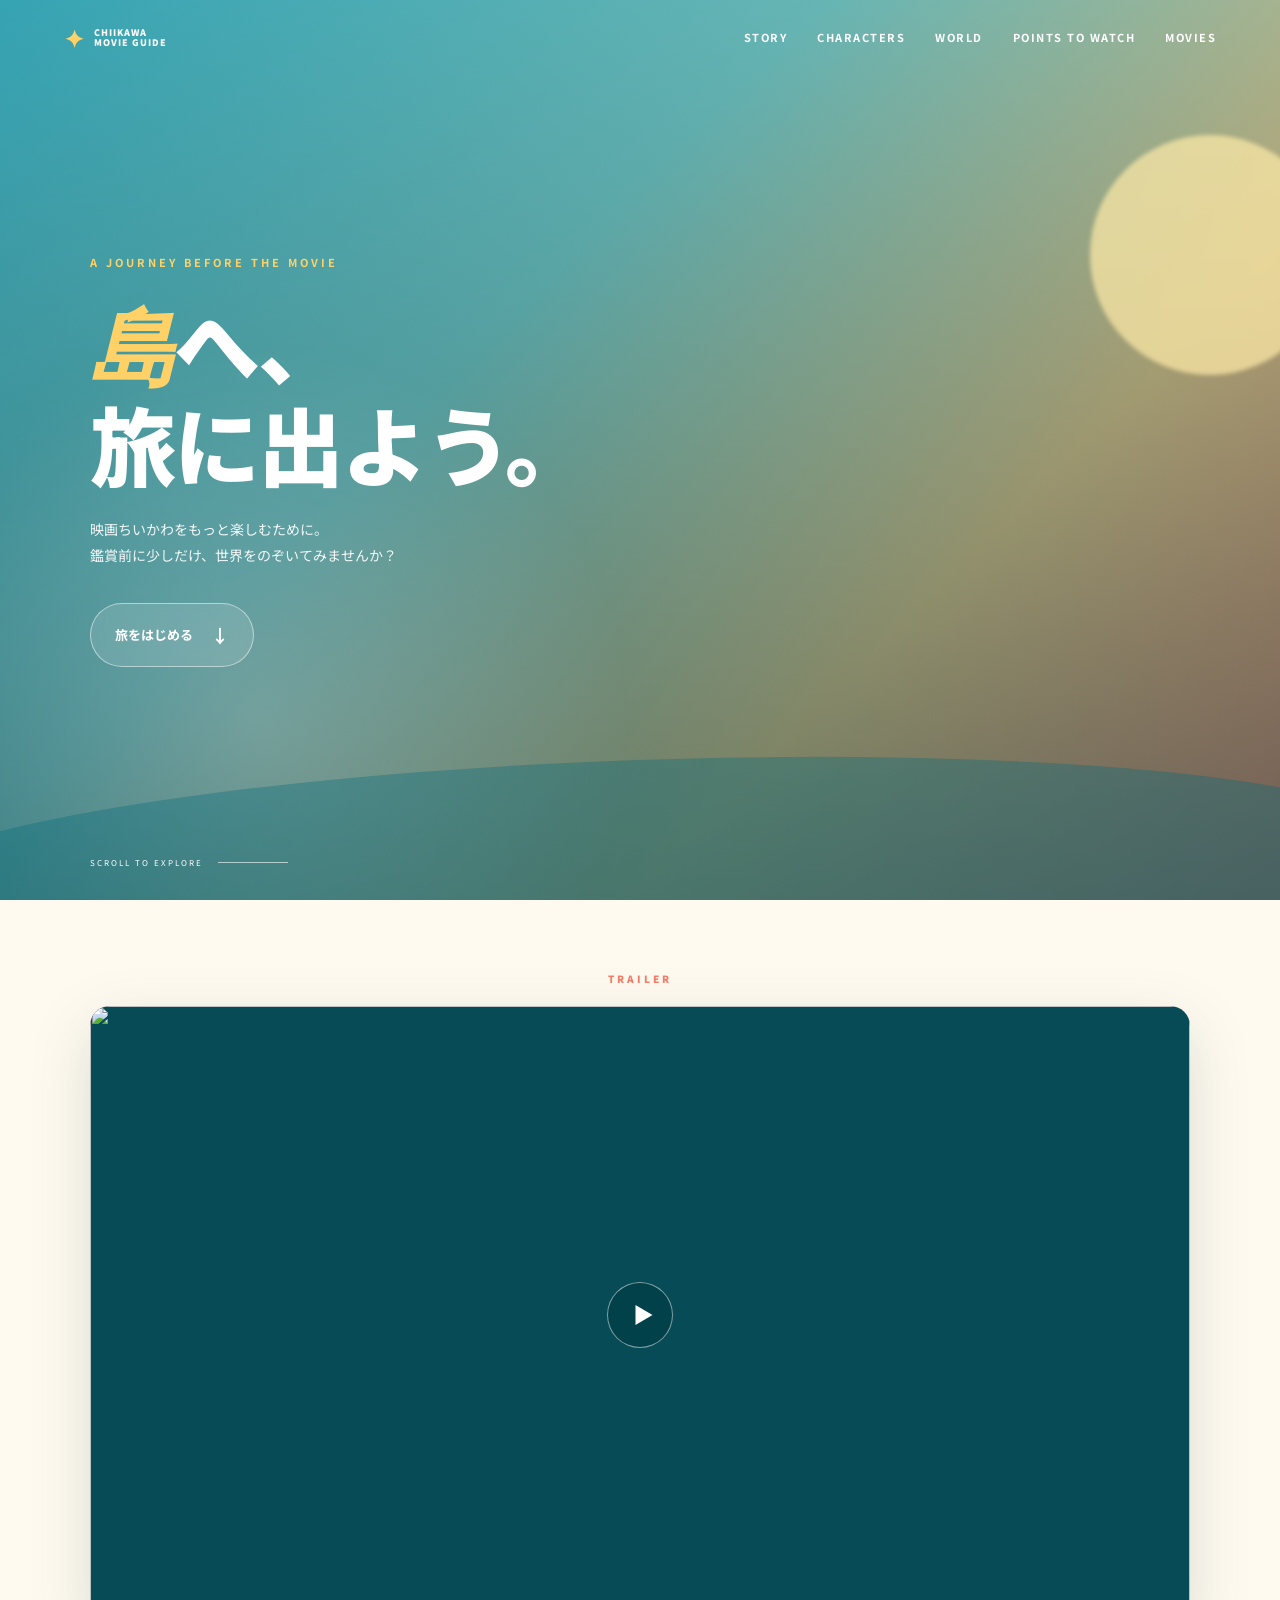
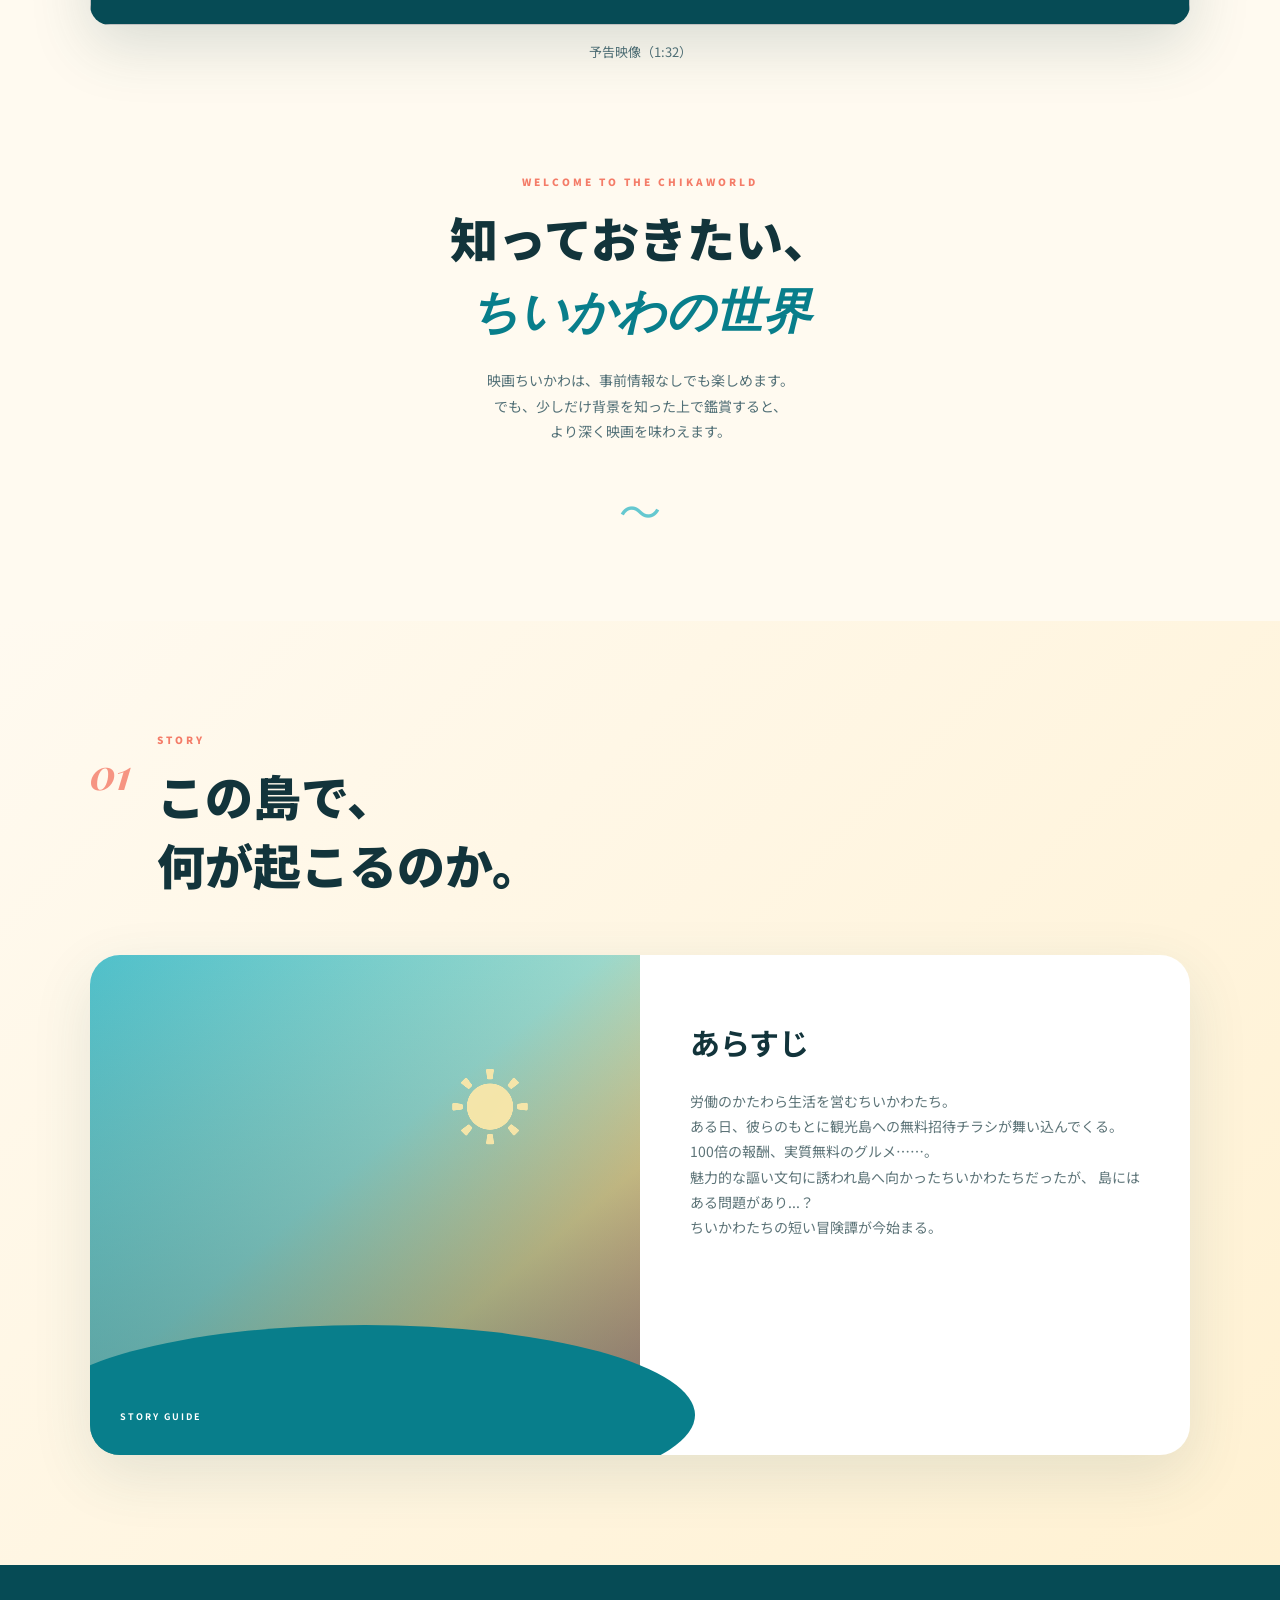
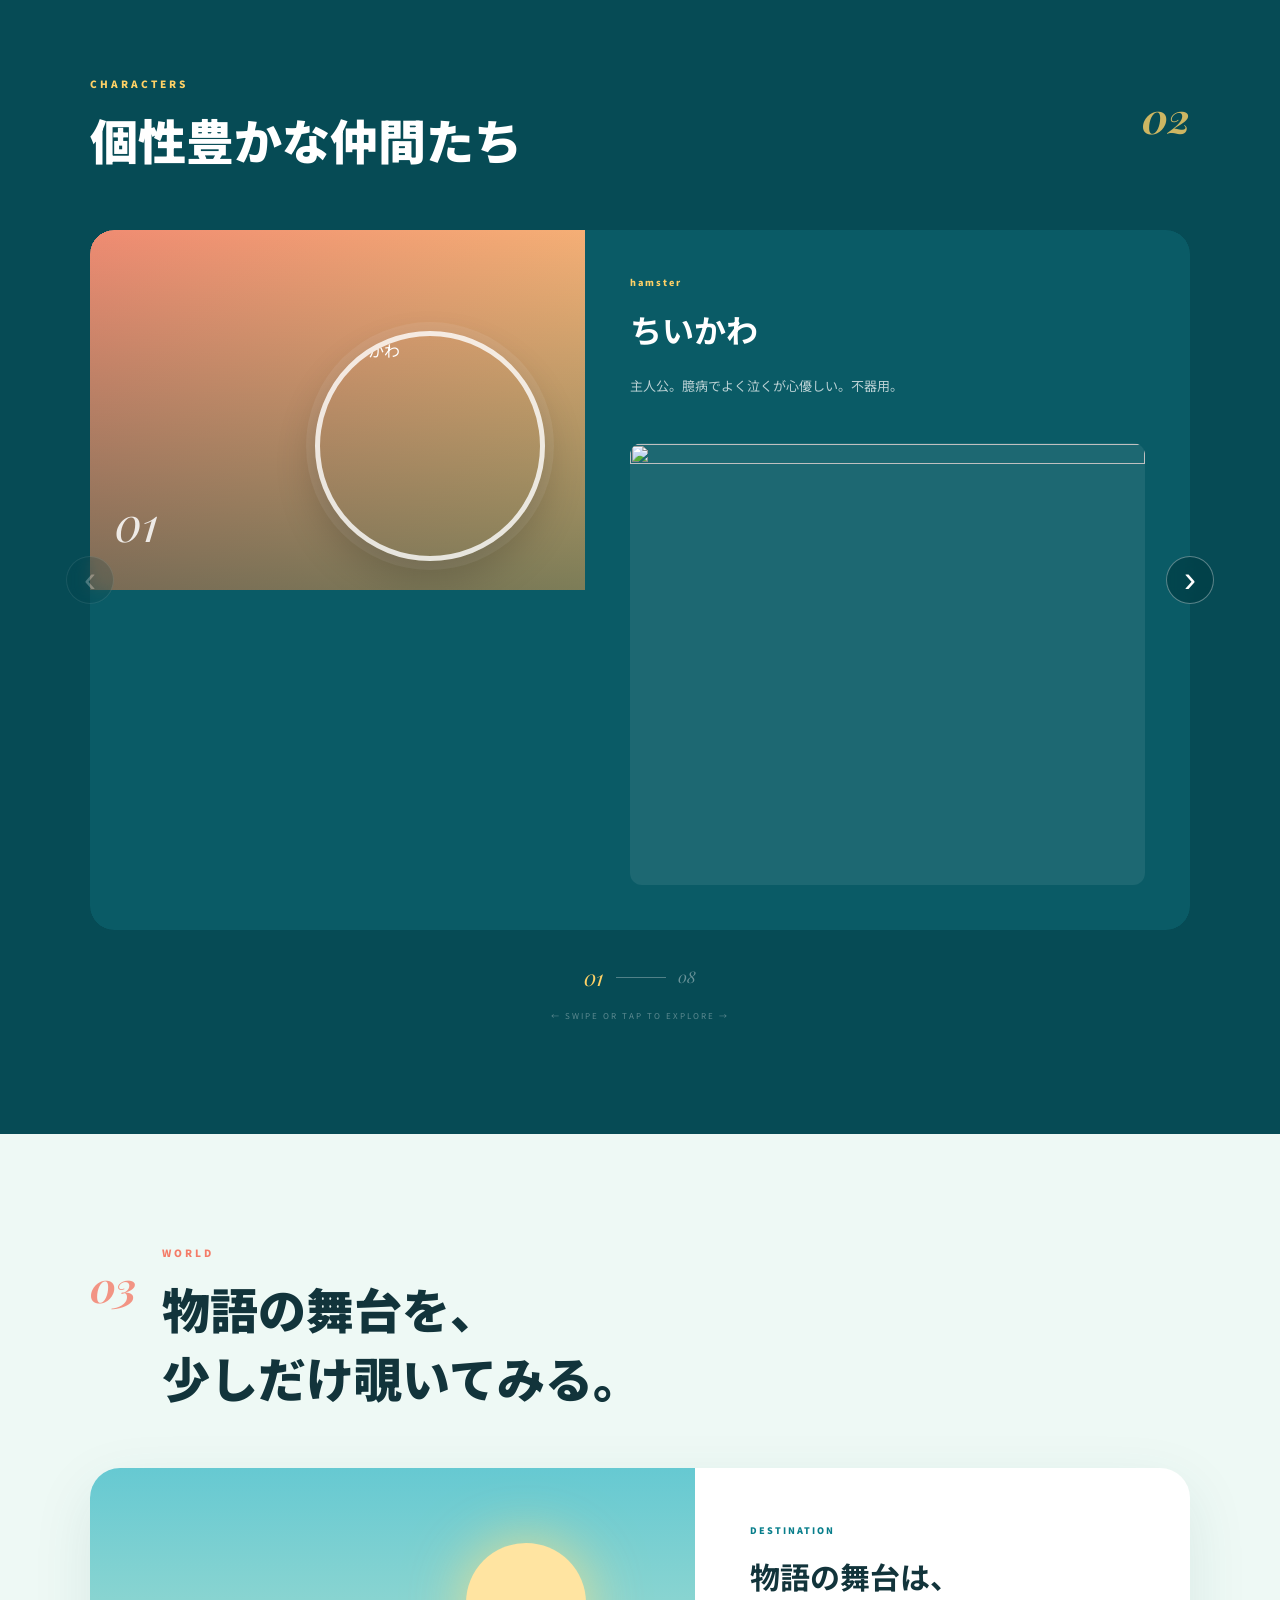
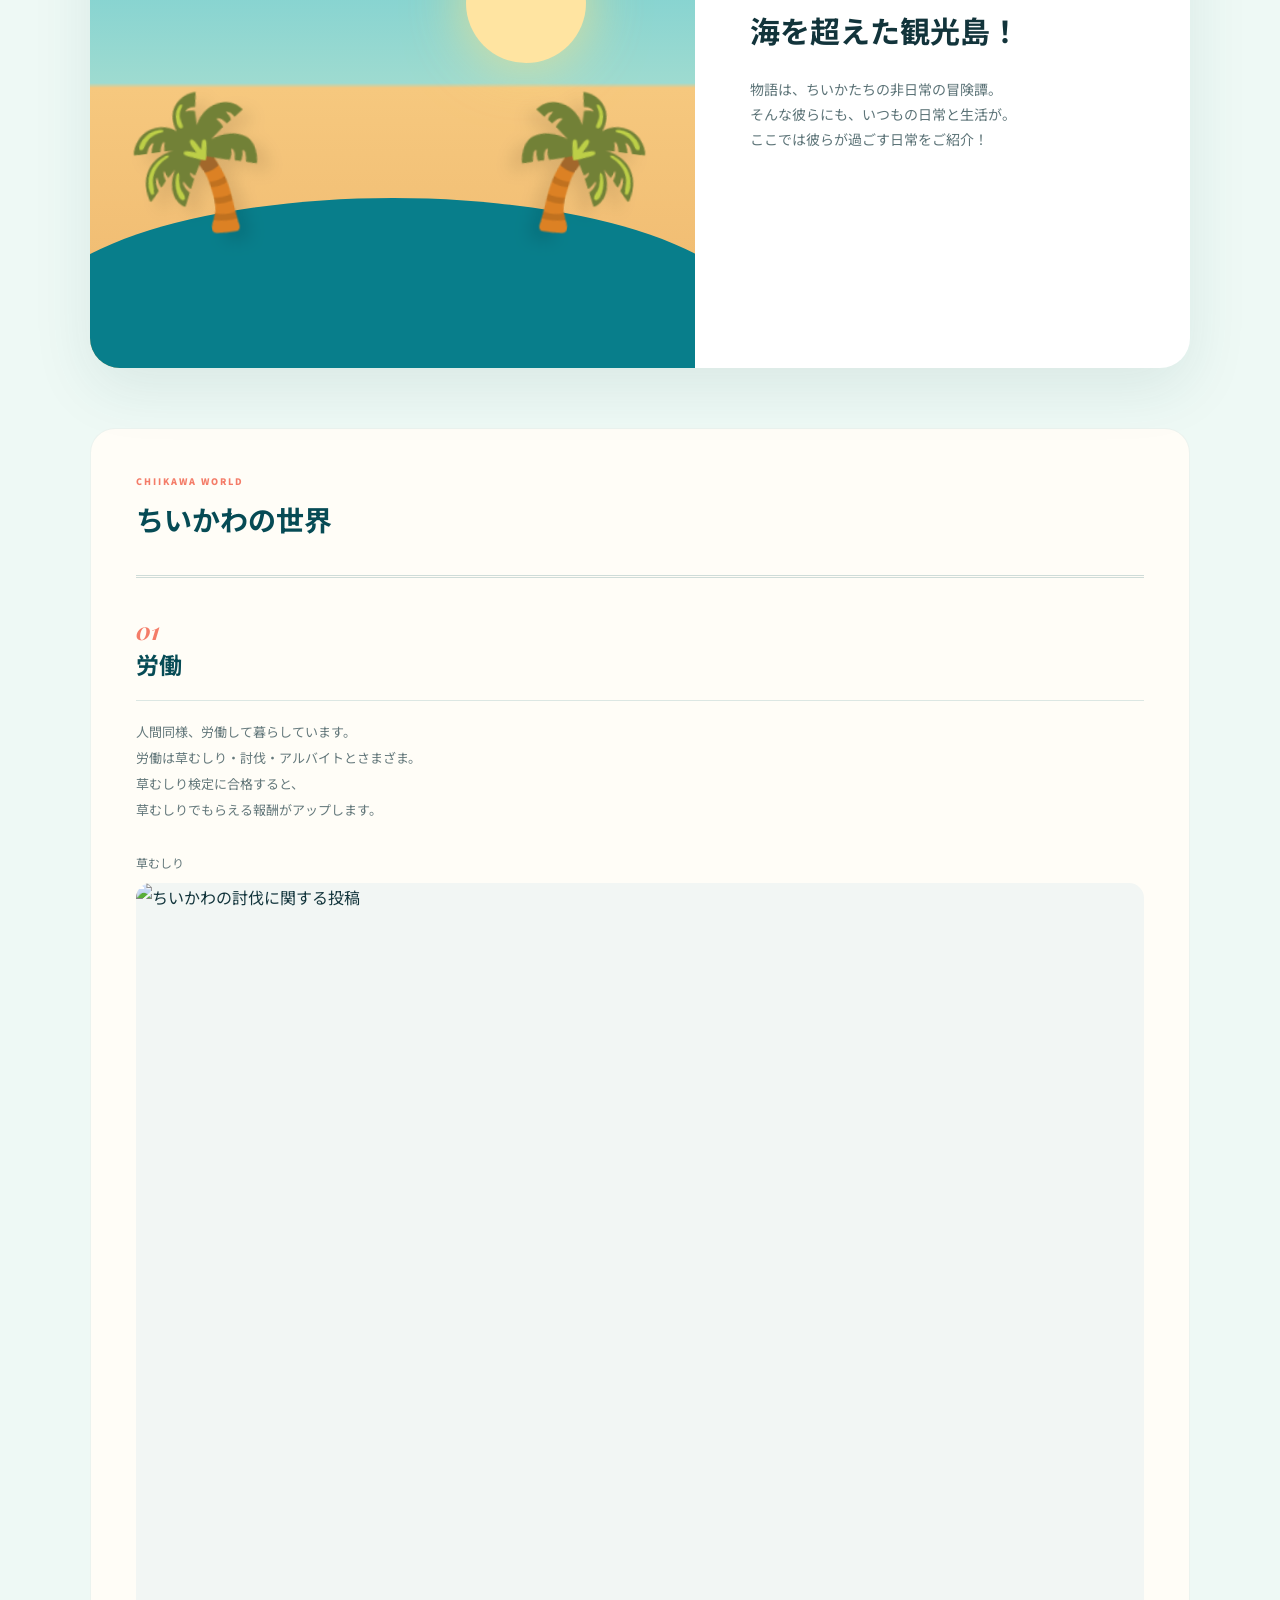
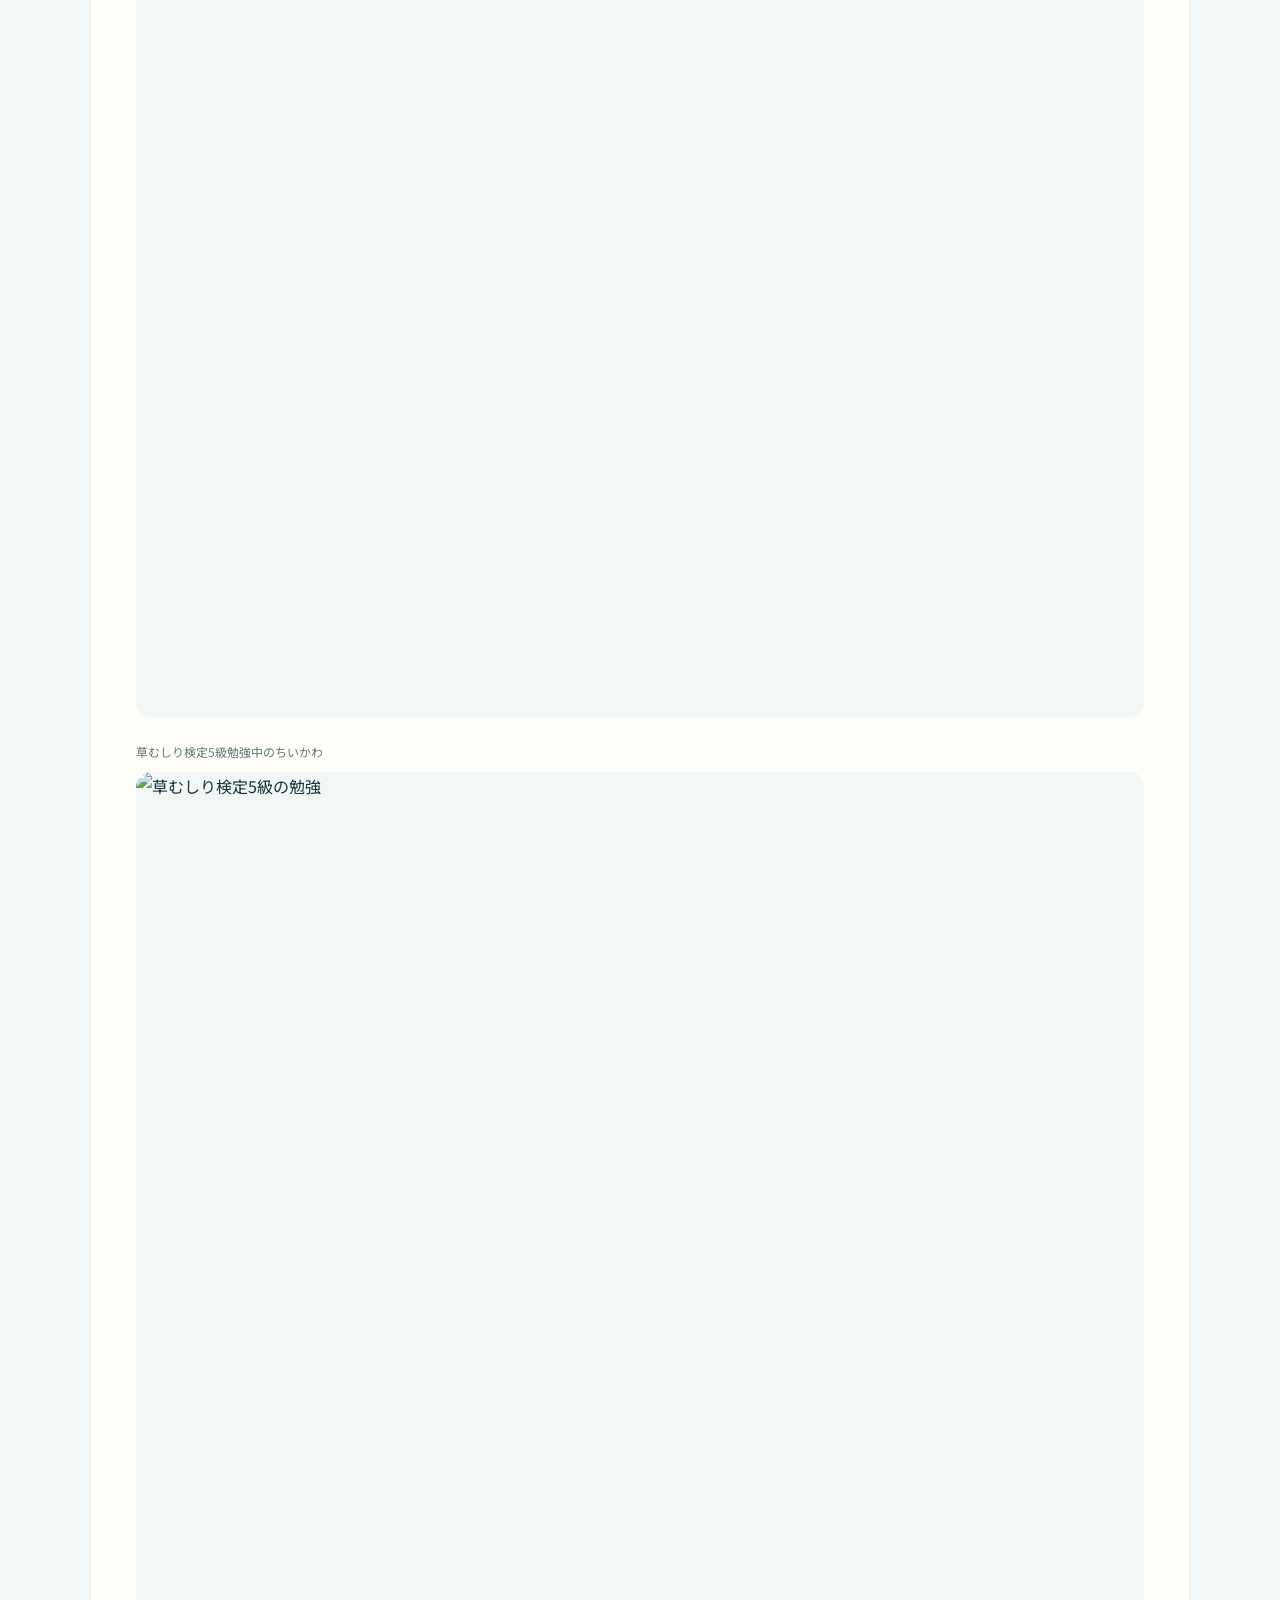
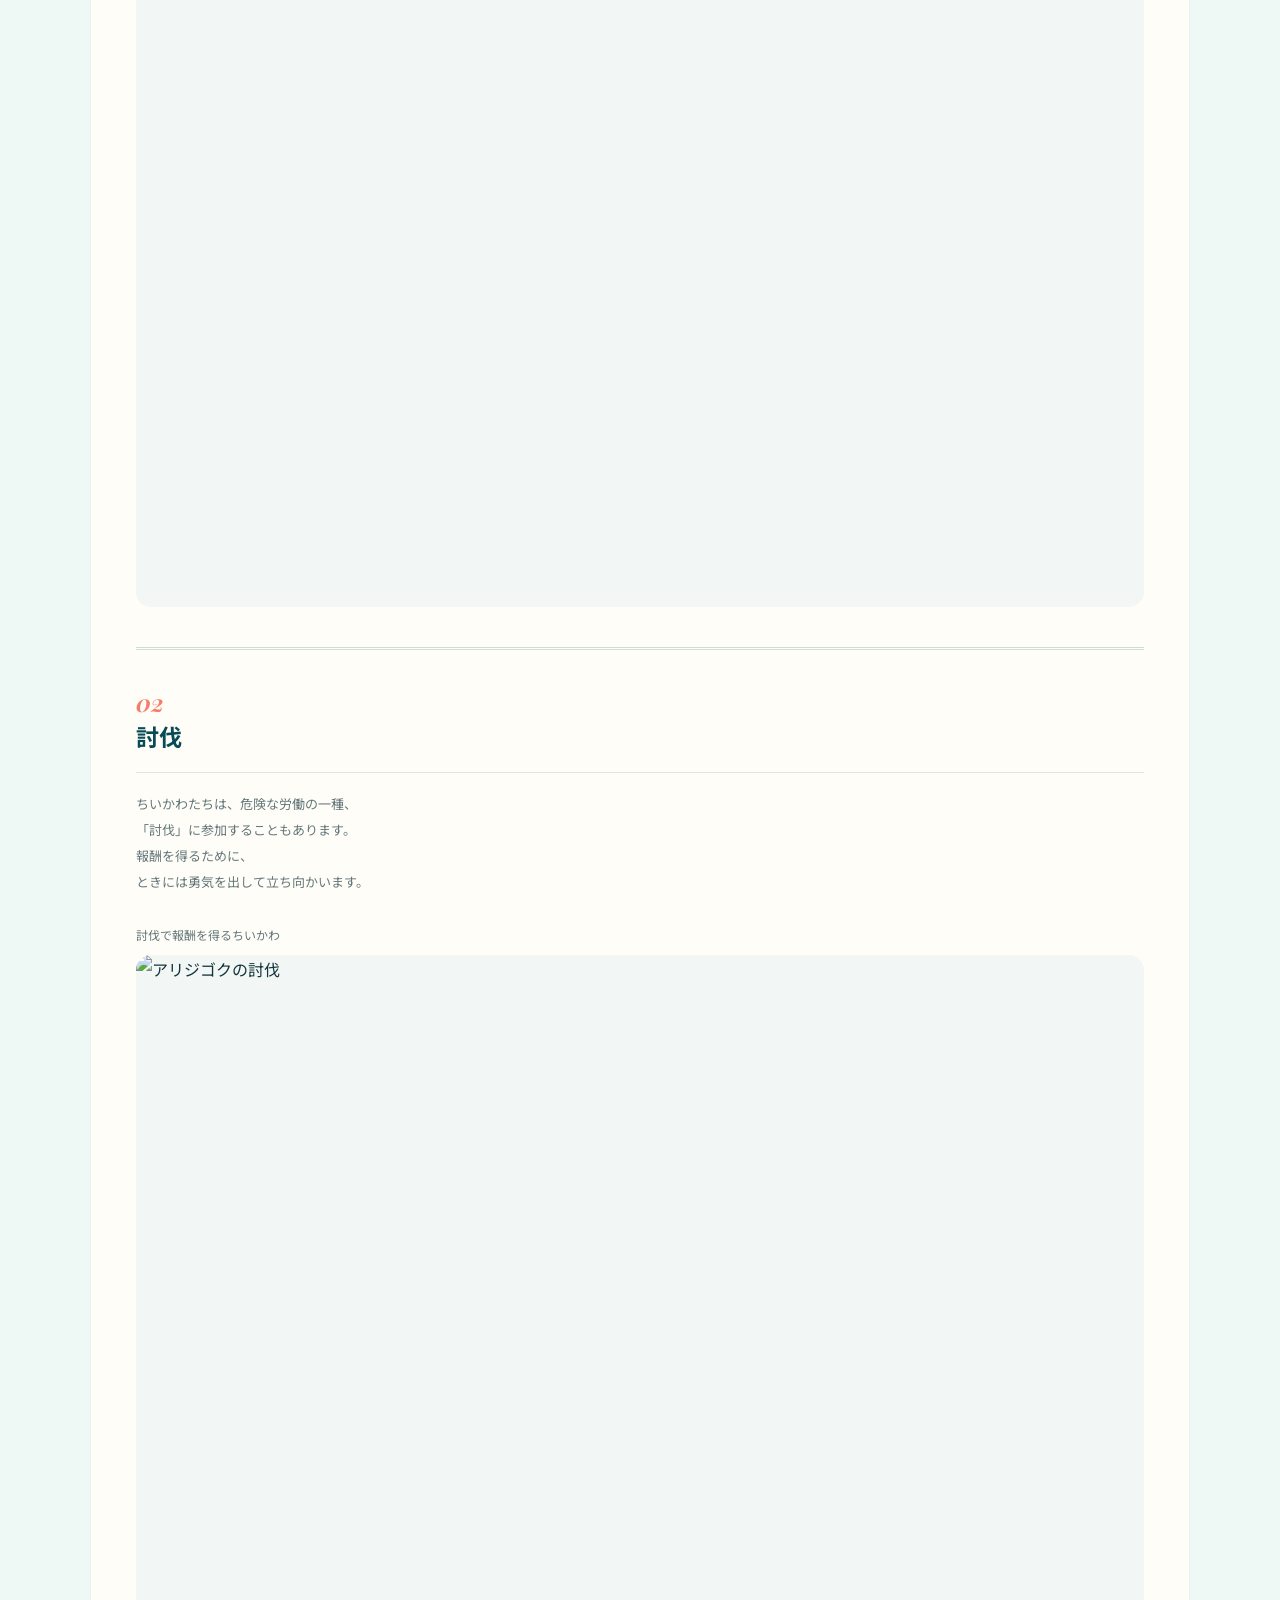
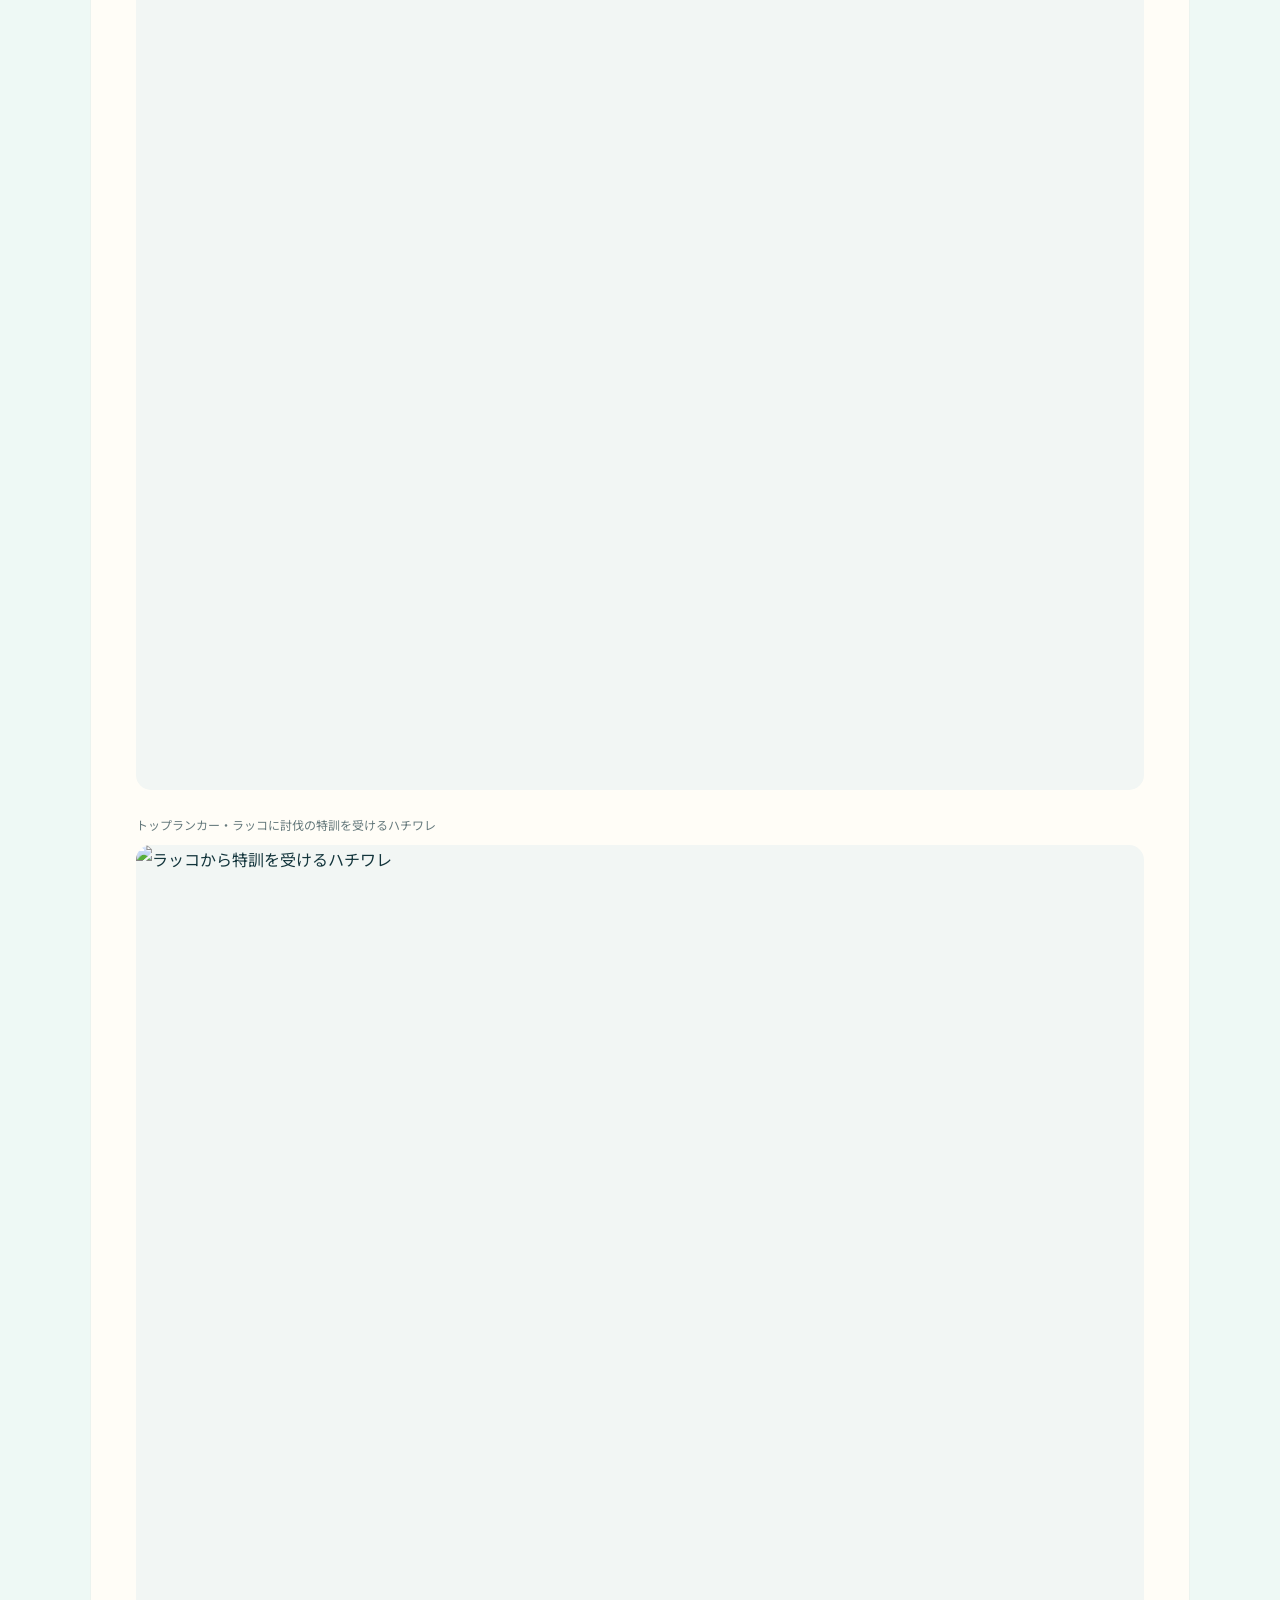
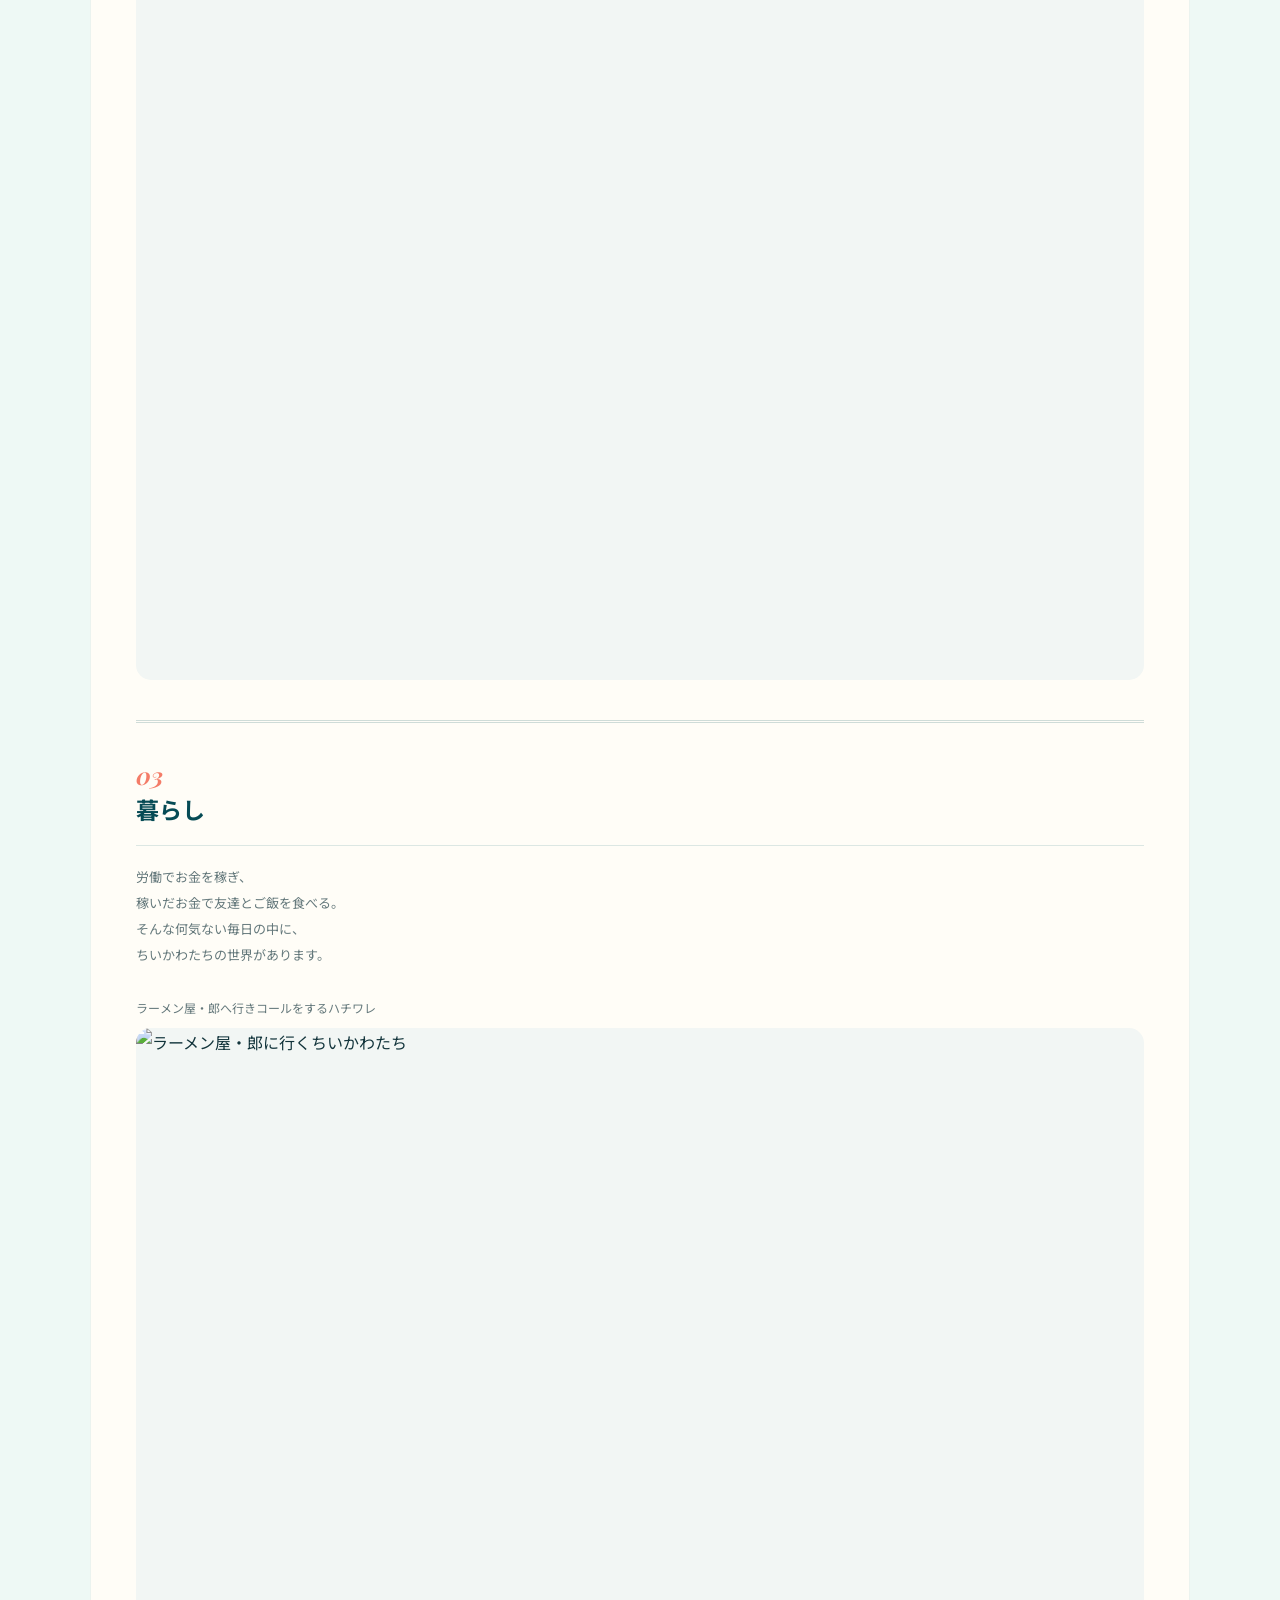
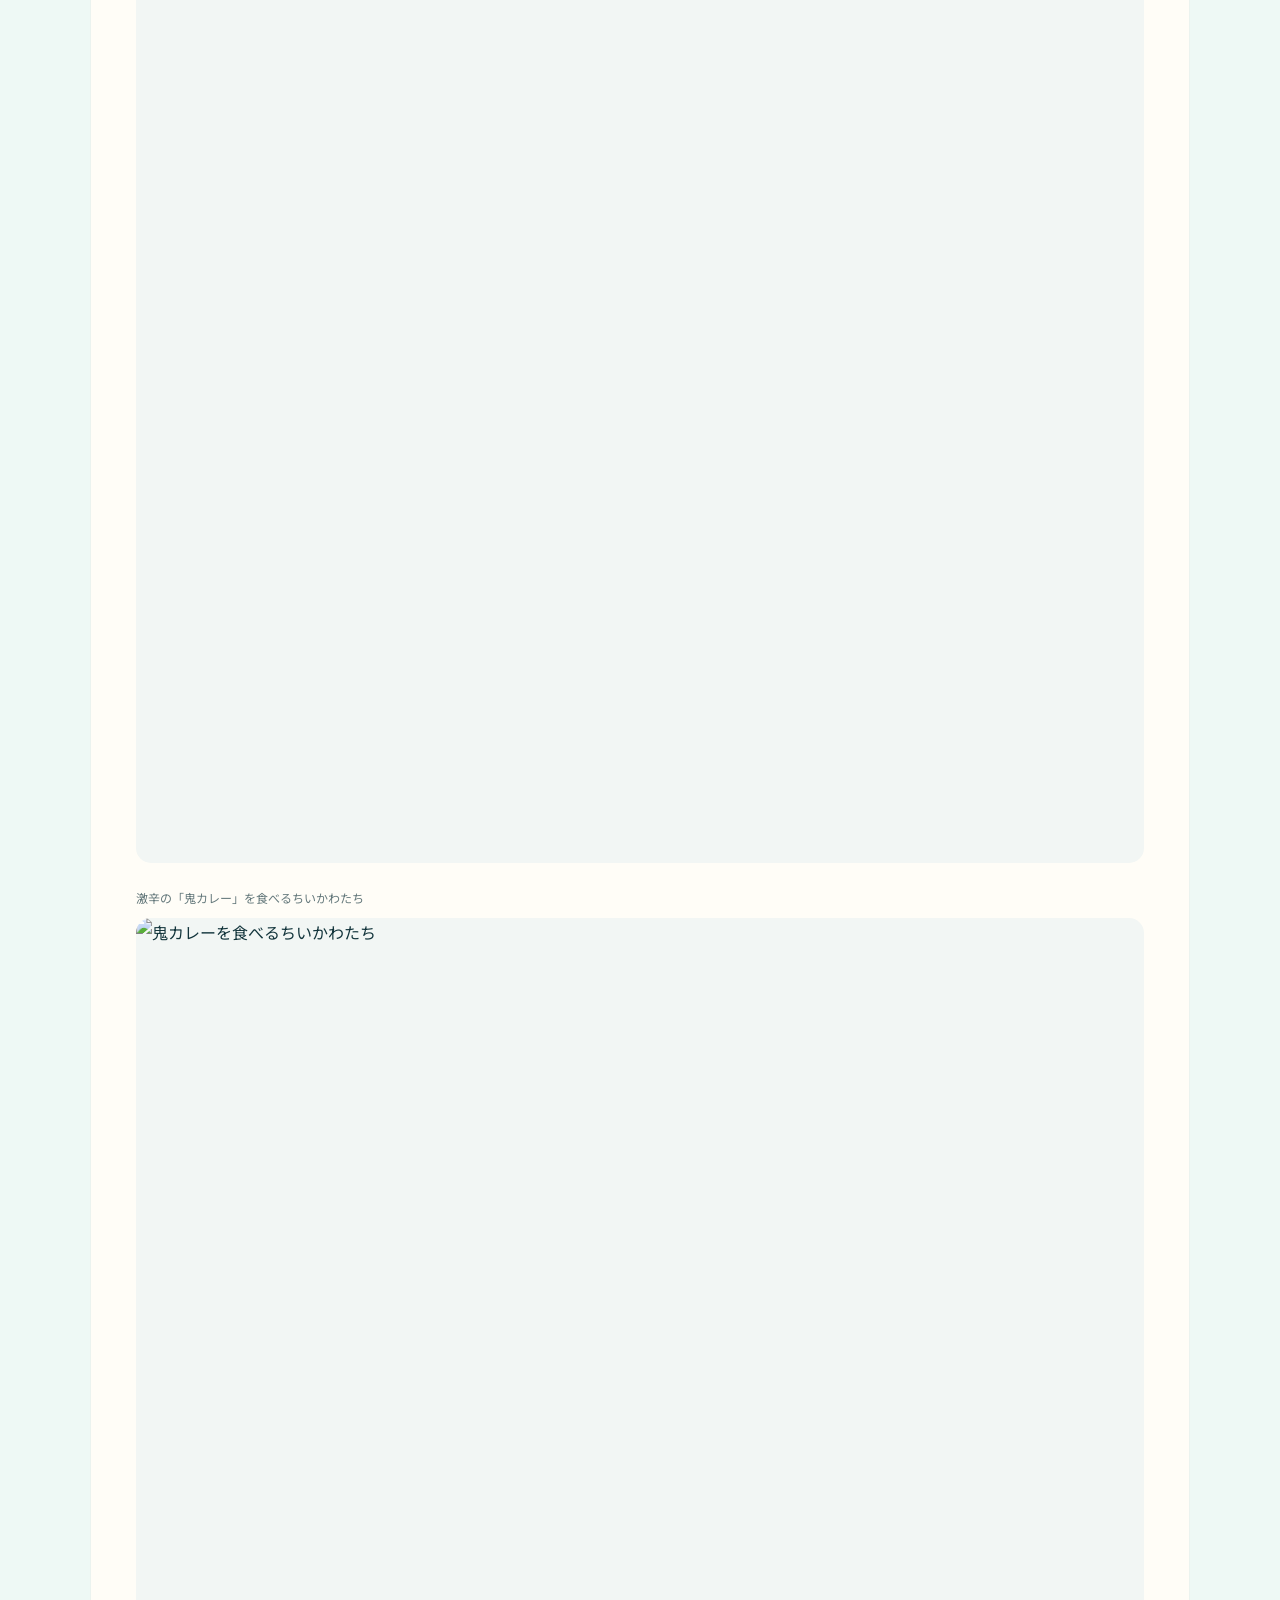
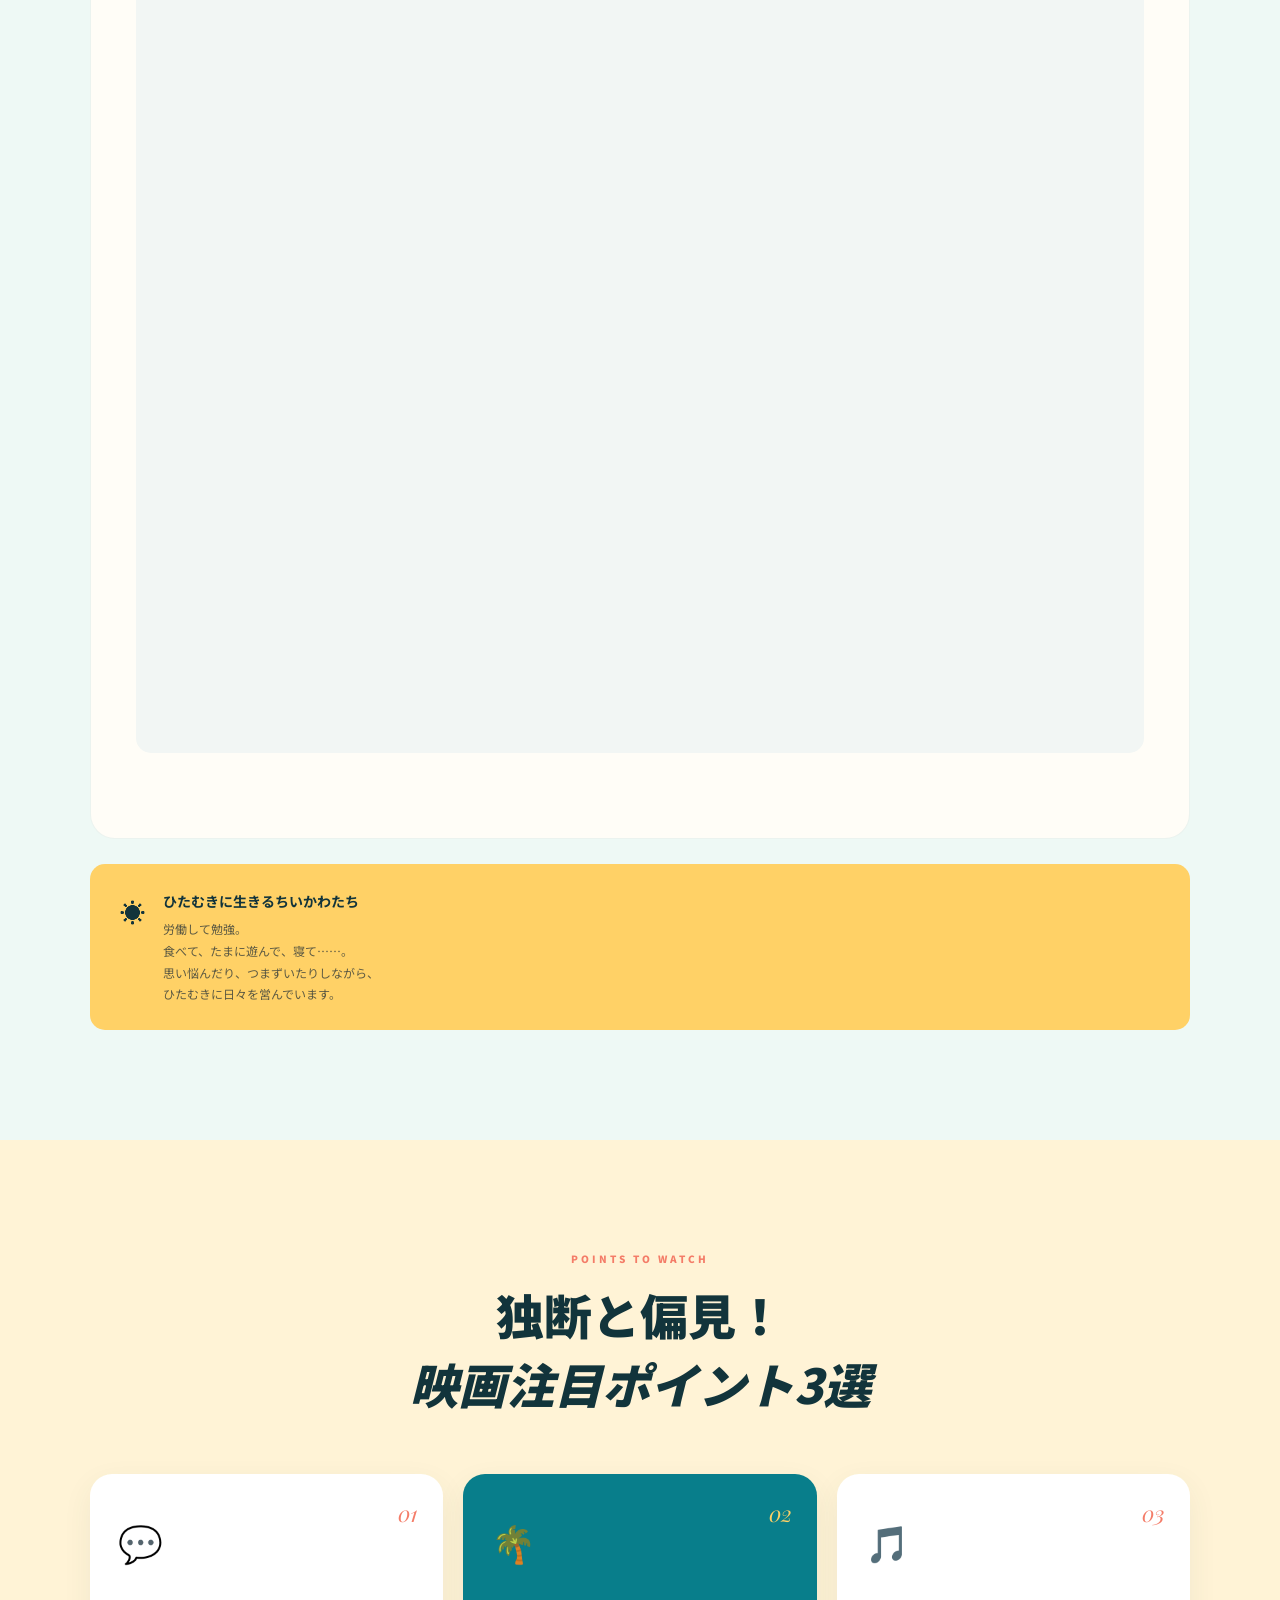
==== commit 0409d6b2: "スマートフォン表示の改善と、映像・キャラクター投稿の追加 表示の改善（すべてスマートフォン幅のみ）: - セクションの上下 padding を 80px から 56px へ - .character-" ====
--- a/index.html
+++ b/index.html
@@ -58,6 +58,7 @@
       <a href="#characters">CHARACTERS</a>
       <a href="#world">WORLD</a>
       <a href="#before">POINTS TO WATCH</a>
+      <a href="#movies">MOVIES</a>
     </nav>
 
   </header>
@@ -98,6 +99,50 @@
       <div class="hero-bottom">
         <span>SCROLL TO EXPLORE</span>
         <div class="scroll-line"></div>
+      </div>
+
+    </section>
+
+
+    <!-- =========================
+         Trailer
+    ========================== -->
+    <section class="trailer-section">
+
+      <div class="section-inner">
+
+        <p class="section-label">
+          TRAILER
+        </p>
+
+        <div class="video-frame">
+
+          <button
+            class="video-facade"
+            type="button"
+            data-video-id="N5439yrq_l8"
+            aria-label="『映画ちいかわ 人魚の島のひみつ』予告映像を再生する"
+          >
+
+            <img
+              src="https://i.ytimg.com/vi/N5439yrq_l8/sddefault.jpg"
+              alt=""
+              loading="lazy"
+              decoding="async"
+              width="640"
+              height="480"
+            >
+
+            <span class="video-play"></span>
+
+          </button>
+
+        </div>
+
+        <p class="video-caption">
+          予告映像（1:32）
+        </p>
+
       </div>
 
     </section>
@@ -272,9 +317,13 @@
 
                 <div class="character-image character-01">
                   <img
-                  src="https://pbs.twimg.com/media/GHyhV0pacAAmwbH.png"
+                  src="https://pbs.twimg.com/media/GHyhV0pacAAmwbH?format=webp&amp;name=small"
                   alt="ちいかわ"
                   class="character-circle-image"
+                  loading="lazy"
+                  decoding="async"
+                  width="680"
+                  height="680"
                 >
                   <span>01</span>
                 </div>
@@ -292,6 +341,47 @@
                   <p>
                     主人公。臆病でよく泣くが心優しい。不器用。
                   </p>
+                  <a
+
+                    href="https://x.com/ngnchiikawa/status/2076349967539859952"
+
+                    class="story-point-media character-media"
+
+                    target="_blank"
+
+                    rel="noopener noreferrer"
+
+                    aria-label="ちいかわの投稿を X で見る"
+
+                  >
+
+
+                    <img
+
+                      src="https://pbs.twimg.com/media/HNCtSe3bIAE3dHe?format=webp&amp;name=medium"
+
+                      alt=""
+
+                      loading="lazy"
+
+                      decoding="async"
+
+                      width="1200"
+
+                      height="1029"
+
+                    >
+
+
+                    <span class="x-link">
+
+                      𝕏 VIEW ON X ↗
+
+                    </span>
+
+
+                  </a>
+
 
                 </div>
 
@@ -305,9 +395,13 @@
 
                 <div class="character-image character-02">
                   <img
-                  src="https://pbs.twimg.com/media/GHyhV0pasAA4dDZ.png"
+                  src="https://pbs.twimg.com/media/GHyhV0pasAA4dDZ?format=webp&amp;name=small"
                   alt="ハチワレ"
                   class="character-circle-image"
+                  loading="lazy"
+                  decoding="async"
+                  width="680"
+                  height="680"
                 >
                   <span>02</span>
                 </div>
@@ -325,6 +419,47 @@
                   <p>
                     ちいかわの友達。おおらかで楽観的。恐れ知らず。
                   </p>
+                  <a
+
+                    href="https://x.com/ngnchiikawa/status/1962880950905479188"
+
+                    class="story-point-media character-media"
+
+                    target="_blank"
+
+                    rel="noopener noreferrer"
+
+                    aria-label="ハチワレの投稿を X で見る"
+
+                  >
+
+
+                    <img
+
+                      src="https://pbs.twimg.com/media/Gz2N0T0XQAAa95m?format=webp&amp;name=medium"
+
+                      alt=""
+
+                      loading="lazy"
+
+                      decoding="async"
+
+                      width="1200"
+
+                      height="904"
+
+                    >
+
+
+                    <span class="x-link">
+
+                      𝕏 VIEW ON X ↗
+
+                    </span>
+
+
+                  </a>
+
 
                 </div>
 
@@ -338,9 +473,13 @@
 
                 <div class="character-image character-03">
                   <img
-                  src="https://pbs.twimg.com/media/GHyhV0qacAAZiTL.png"
+                  src="https://pbs.twimg.com/media/GHyhV0qacAAZiTL?format=webp&amp;name=small"
                   alt="うさぎ"
                   class="character-circle-image"
+                  loading="lazy"
+                  decoding="async"
+                  width="680"
+                  height="680"
                 >
                   <span>03</span>
                 </div>
@@ -358,6 +497,47 @@
                   <p>
                     ちいかわの友達。器用な自由人。恐れ知らず。
                   </p>
+                  <a
+
+                    href="https://x.com/ngnchiikawa/status/1849781365962846647"
+
+                    class="story-point-media character-media"
+
+                    target="_blank"
+
+                    rel="noopener noreferrer"
+
+                    aria-label="うさぎの投稿を X で見る"
+
+                  >
+
+
+                    <img
+
+                      src="https://pbs.twimg.com/media/Gau-WPsbwAAzknK?format=webp&amp;name=medium"
+
+                      alt=""
+
+                      loading="lazy"
+
+                      decoding="async"
+
+                      width="1200"
+
+                      height="843"
+
+                    >
+
+
+                    <span class="x-link">
+
+                      𝕏 VIEW ON X ↗
+
+                    </span>
+
+
+                  </a>
+
 
                 </div>
 
@@ -371,9 +551,13 @@
 
                 <div class="character-image character-04">
                   <img
-                  src="https://pbs.twimg.com/media/GHyhc-abAAAp4lK.png"
+                  src="https://pbs.twimg.com/media/GHyhc-abAAAp4lK?format=webp&amp;name=small"
                   alt="ラッコ"
                   class="character-circle-image"
+                  loading="lazy"
+                  decoding="async"
+                  width="680"
+                  height="680"
                 >
                   <span>04</span>
                 </div>
@@ -391,6 +575,47 @@
                   <p>
                     ちいかわたちの先生的存在。強い。甘党。
                   </p>
+                  <a
+
+                    href="https://x.com/ngnchiikawa/status/1915396042222387407"
+
+                    class="story-point-media character-media"
+
+                    target="_blank"
+
+                    rel="noopener noreferrer"
+
+                    aria-label="ラッコの投稿を X で見る"
+
+                  >
+
+
+                    <img
+
+                      src="https://pbs.twimg.com/media/GpTai_PakAET_v9?format=webp&amp;name=medium"
+
+                      alt=""
+
+                      loading="lazy"
+
+                      decoding="async"
+
+                      width="1200"
+
+                      height="911"
+
+                    >
+
+
+                    <span class="x-link">
+
+                      𝕏 VIEW ON X ↗
+
+                    </span>
+
+
+                  </a>
+
 
                 </div>
 
@@ -404,9 +629,13 @@
 
                 <div class="character-image character-05">
                   <img
-                  src="https://pbs.twimg.com/media/GHyhV1EbAAApJs4.png"
+                  src="https://pbs.twimg.com/media/GHyhV1EbAAApJs4?format=webp&amp;name=small"
                   alt="モモンガ"
                   class="character-circle-image"
+                  loading="lazy"
+                  decoding="async"
+                  width="680"
+                  height="680"
                 >
                   <span>05</span>
                 </div>
@@ -424,6 +653,47 @@
                   <p>
                     かわいこぶりたがっている。何か秘密があるらしい。
                   </p>
+                  <a
+
+                    href="https://x.com/ngnchiikawa/status/2094432415733502106"
+
+                    class="story-point-media character-media"
+
+                    target="_blank"
+
+                    rel="noopener noreferrer"
+
+                    aria-label="モモンガの投稿を X で見る"
+
+                  >
+
+
+                    <img
+
+                      src="https://pbs.twimg.com/media/HRDrLmkaoAAvRCD?format=webp&amp;name=medium"
+
+                      alt=""
+
+                      loading="lazy"
+
+                      decoding="async"
+
+                      width="1200"
+
+                      height="871"
+
+                    >
+
+
+                    <span class="x-link">
+
+                      𝕏 VIEW ON X ↗
+
+                    </span>
+
+
+                  </a>
+
 
                 </div>
 
@@ -440,6 +710,10 @@
                   src="https://pbs.twimg.com/media/HQy47XqaIAEjgrJ?format=webp&name=small"
                   alt="古本屋"
                   class="character-circle-image"
+                  loading="lazy"
+                  decoding="async"
+                  width="400"
+                  height="400"
                 >
                   <span>06</span>
                 </div>
@@ -457,6 +731,47 @@
                   <p>
                     古本を売っている。モモンガにもらったカニのカチューシャを肌身離さずつけている。
                   </p>
+                  <a
+
+                    href="https://x.com/ngnchiikawa/status/2052718345158525292"
+
+                    class="story-point-media character-media"
+
+                    target="_blank"
+
+                    rel="noopener noreferrer"
+
+                    aria-label="古本屋の投稿を X で見る"
+
+                  >
+
+
+                    <img
+
+                      src="https://pbs.twimg.com/media/HHy4dEnakAAGHVw?format=webp&amp;name=medium"
+
+                      alt=""
+
+                      loading="lazy"
+
+                      decoding="async"
+
+                      width="1200"
+
+                      height="750"
+
+                    >
+
+
+                    <span class="x-link">
+
+                      𝕏 VIEW ON X ↗
+
+                    </span>
+
+
+                  </a>
+
 
                 </div>
 
@@ -470,9 +785,13 @@
 
                 <div class="character-image character-07">
                   <img
-                  src="https://pbs.twimg.com/media/F2H3pHragAAP6GT.png"
+                  src="https://pbs.twimg.com/media/F2H3pHragAAP6GT?format=webp&amp;name=small"
                   alt="くりまんじゅう"
                   class="character-circle-image"
+                  loading="lazy"
+                  decoding="async"
+                  width="680"
+                  height="680"
                 >
                   <span>07</span>
                 </div>
@@ -490,6 +809,47 @@
                   <p>
                     ちいかわたちの先輩的存在。酒が好き。
                   </p>
+                  <a
+
+                    href="https://x.com/ngnchiikawa/status/1623908719364034562"
+
+                    class="story-point-media character-media"
+
+                    target="_blank"
+
+                    rel="noopener noreferrer"
+
+                    aria-label="くりまんじゅうの投稿を X で見る"
+
+                  >
+
+
+                    <img
+
+                      src="https://pbs.twimg.com/media/FolIXrwaIAAZ0vx?format=webp&amp;name=medium"
+
+                      alt=""
+
+                      loading="lazy"
+
+                      decoding="async"
+
+                      width="1200"
+
+                      height="843"
+
+                    >
+
+
+                    <span class="x-link">
+
+                      𝕏 VIEW ON X ↗
+
+                    </span>
+
+
+                  </a>
+
 
                 </div>
 
@@ -506,6 +866,10 @@
                   src="https://pbs.twimg.com/media/G816KQubsAAfGA2?format=webp&name=medium"
                   alt="シーサー"
                   class="character-circle-image"
+                  loading="lazy"
+                  decoding="async"
+                  width="400"
+                  height="400"
                 >
                   <span>08</span>
                 </div>
@@ -523,6 +887,47 @@
                   <p>
                     ラーメン屋・郎で働いている。頑張り屋。
                   </p>
+                  <a
+
+                    href="https://x.com/ngnchiikawa/status/1959240805346148747"
+
+                    class="story-point-media character-media"
+
+                    target="_blank"
+
+                    rel="noopener noreferrer"
+
+                    aria-label="シーサーの投稿を X で見る"
+
+                  >
+
+
+                    <img
+
+                      src="https://pbs.twimg.com/media/GzCfID3bQAAp7hE?format=webp&amp;name=medium"
+
+                      alt=""
+
+                      loading="lazy"
+
+                      decoding="async"
+
+                      width="1200"
+
+                      height="904"
+
+                    >
+
+
+                    <span class="x-link">
+
+                      𝕏 VIEW ON X ↗
+
+                    </span>
+
+
+                  </a>
+
 
                 </div>
 
@@ -749,6 +1154,10 @@
                   <img
                     src="https://pbs.twimg.com/media/EZw9DbfU4AAvpAc?format=webp&name=small"
                     alt="ちいかわの討伐に関する投稿"
+                    loading="lazy"
+                    decoding="async"
+                    width="478"
+                    height="680"
                   >
 
                   <span class="x-link">
@@ -771,8 +1180,12 @@
                 >
 
                   <img
-                    src="https://pbs.twimg.com/media/Ej-YjdkU8AAKH4q.jpg"
+                    src="https://pbs.twimg.com/media/Ej-YjdkU8AAKH4q?format=webp&amp;name=medium"
                     alt="草むしり検定5級の勉強"
+                    loading="lazy"
+                    decoding="async"
+                    width="843"
+                    height="1200"
                   >
 
                   <span class="x-link">
@@ -828,8 +1241,12 @@
                 >
 
                   <img
-                    src="https://pbs.twimg.com/media/E-DK3lPVUAQAciw.jpg:large"
+                    src="https://pbs.twimg.com/media/E-DK3lPVUAQAciw?format=webp&amp;name=medium"
                     alt="アリジゴクの討伐"
+                    loading="lazy"
+                    decoding="async"
+                    width="843"
+                    height="1200"
                   >
 
                   <span class="x-link">
@@ -854,6 +1271,10 @@
                   <img
                     src="https://chiikawa-biyori.com/wp-content/uploads/2023/04/chiikawa20230130.jpg"
                     alt="ラッコから特訓を受けるハチワレ"
+                    loading="lazy"
+                    decoding="async"
+                    width="562"
+                    height="800"
                   >
 
                   <span class="x-link">
@@ -909,8 +1330,12 @@
                 >
 
                   <img
-                    src="https://pbs.twimg.com/media/Eim2AsXVkAAX-nV.jpg:large"
+                    src="https://pbs.twimg.com/media/Eim2AsXVkAAX-nV?format=webp&amp;name=medium"
                     alt="ラーメン屋・郎に行くちいかわたち"
+                    loading="lazy"
+                    decoding="async"
+                    width="843"
+                    height="1200"
                   >
 
                   <span class="x-link">
@@ -933,8 +1358,12 @@
                 >
 
                   <img
-                    src="https://pbs.twimg.com/media/FfCMfrQUUAEH_Fb.jpg:large"
+                    src="https://pbs.twimg.com/media/FfCMfrQUUAEH_Fb?format=webp&amp;name=medium"
                     alt="鬼カレーを食べるちいかわたち"
+                    loading="lazy"
+                    decoding="async"
+                    width="843"
+                    height="1200"
                   >
 
                   <span class="x-link">
@@ -1126,6 +1555,368 @@
 
     </section>
 
+
+    <!-- =========================
+         MOVIES
+    ========================== -->
+    <section
+      class="guide-section movies-section"
+      id="movies"
+    >
+
+      <div class="section-inner">
+
+        <div class="section-heading">
+
+          <div>
+
+            <p class="section-label">
+              MOVIES
+            </p>
+
+            <h2>
+              映像でのぞく、<br>
+              人魚の島。
+            </h2>
+
+          </div>
+
+        </div>
+
+
+        <div class="movie-list">
+
+          <div class="movie-card">
+
+            <div class="video-frame">
+
+              <button
+                class="video-facade"
+                type="button"
+                data-video-id="Gk1eOaPhRJo"
+                aria-label="『映画ちいかわ 人魚の島のひみつ』特報映像を再生する"
+              >
+
+                <img
+                  src="https://i.ytimg.com/vi/Gk1eOaPhRJo/hqdefault.jpg"
+                  alt=""
+                  loading="lazy"
+                  decoding="async"
+                  width="480"
+                  height="360"
+                >
+
+                <span class="video-play"></span>
+
+              </button>
+
+            </div>
+
+            <p class="movie-title">
+              特報
+            </p>
+
+          </div>
+
+          <div class="movie-card">
+
+            <div class="video-frame">
+
+              <button
+                class="video-facade"
+                type="button"
+                data-video-id="qTROMuvibHs"
+                aria-label="『映画ちいかわ 人魚の島のひみつ』60秒特報映像を再生する"
+              >
+
+                <img
+                  src="https://i.ytimg.com/vi/qTROMuvibHs/hqdefault.jpg"
+                  alt=""
+                  loading="lazy"
+                  decoding="async"
+                  width="480"
+                  height="360"
+                >
+
+                <span class="video-play"></span>
+
+              </button>
+
+            </div>
+
+            <p class="movie-title">
+              60秒特報
+            </p>
+
+          </div>
+
+          <div class="movie-card">
+
+            <div class="video-frame">
+
+              <button
+                class="video-facade"
+                type="button"
+                data-video-id="BXwLQZwjMzs"
+                aria-label="『映画ちいかわ 人魚の島のひみつ』夏特報を再生する"
+              >
+
+                <img
+                  src="https://i.ytimg.com/vi/BXwLQZwjMzs/hqdefault.jpg"
+                  alt=""
+                  loading="lazy"
+                  decoding="async"
+                  width="480"
+                  height="360"
+                >
+
+                <span class="video-play"></span>
+
+              </button>
+
+            </div>
+
+            <p class="movie-title">
+              夏特報
+            </p>
+
+          </div>
+
+          <div class="movie-card">
+
+            <div class="video-frame">
+
+              <button
+                class="video-facade"
+                type="button"
+                data-video-id="TVmIlWo5WWM"
+                aria-label="『映画ちいかわ 人魚の島のひみつ』本編特別新映像を再生する"
+              >
+
+                <img
+                  src="https://i.ytimg.com/vi/TVmIlWo5WWM/hqdefault.jpg"
+                  alt=""
+                  loading="lazy"
+                  decoding="async"
+                  width="480"
+                  height="360"
+                >
+
+                <span class="video-play"></span>
+
+              </button>
+
+            </div>
+
+            <p class="movie-title">
+              本編特別新映像
+            </p>
+
+          </div>
+
+          <div class="movie-card">
+
+            <div class="video-frame">
+
+              <button
+                class="video-facade"
+                type="button"
+                data-video-id="tjIvIiIRFc4"
+                aria-label="『映画ちいかわ 人魚の島のひみつ』TVCM なんとかなれーッ篇を再生する"
+              >
+
+                <img
+                  src="https://i.ytimg.com/vi/tjIvIiIRFc4/hqdefault.jpg"
+                  alt=""
+                  loading="lazy"
+                  decoding="async"
+                  width="480"
+                  height="360"
+                >
+
+                <span class="video-play"></span>
+
+              </button>
+
+            </div>
+
+            <p class="movie-title">
+              TVCM なんとかなれーッ篇
+            </p>
+
+          </div>
+
+          <div class="movie-card">
+
+            <div class="video-frame">
+
+              <button
+                class="video-facade"
+                type="button"
+                data-video-id="zNdsrSXke0Q"
+                aria-label="『映画ちいかわ 人魚の島のひみつ』TVCM 討伐篇を再生する"
+              >
+
+                <img
+                  src="https://i.ytimg.com/vi/zNdsrSXke0Q/hqdefault.jpg"
+                  alt=""
+                  loading="lazy"
+                  decoding="async"
+                  width="480"
+                  height="360"
+                >
+
+                <span class="video-play"></span>
+
+              </button>
+
+            </div>
+
+            <p class="movie-title">
+              TVCM 討伐篇
+            </p>
+
+          </div>
+
+          <div class="movie-card">
+
+            <div class="video-frame">
+
+              <button
+                class="video-facade"
+                type="button"
+                data-video-id="-1nKzOF8-_Q"
+                aria-label="『映画ちいかわ 人魚の島のひみつ』TVCM いつまでも篇を再生する"
+              >
+
+                <img
+                  src="https://i.ytimg.com/vi/-1nKzOF8-_Q/hqdefault.jpg"
+                  alt=""
+                  loading="lazy"
+                  decoding="async"
+                  width="480"
+                  height="360"
+                >
+
+                <span class="video-play"></span>
+
+              </button>
+
+            </div>
+
+            <p class="movie-title">
+              TVCM いつまでも篇
+            </p>
+
+          </div>
+
+          <div class="movie-card">
+
+            <div class="video-frame">
+
+              <button
+                class="video-facade"
+                type="button"
+                data-video-id="HSE3MmtG2T4"
+                aria-label="『映画ちいかわ 人魚の島のひみつ』WEBCM『映画ちいかわ』の夏が来る篇を再生する"
+              >
+
+                <img
+                  src="https://i.ytimg.com/vi/HSE3MmtG2T4/hqdefault.jpg"
+                  alt=""
+                  loading="lazy"
+                  decoding="async"
+                  width="480"
+                  height="360"
+                >
+
+                <span class="video-play"></span>
+
+              </button>
+
+            </div>
+
+            <p class="movie-title">
+              WEBCM 夏が来る篇
+            </p>
+
+          </div>
+
+          <div class="movie-card">
+
+            <div class="video-frame">
+
+              <button
+                class="video-facade"
+                type="button"
+                data-video-id="sT1A-4zjKqQ"
+                aria-label="『映画ちいかわ 人魚の島のひみつ』WEBCM うさぎラップ篇を再生する"
+              >
+
+                <img
+                  src="https://i.ytimg.com/vi/sT1A-4zjKqQ/hqdefault.jpg"
+                  alt=""
+                  loading="lazy"
+                  decoding="async"
+                  width="480"
+                  height="360"
+                >
+
+                <span class="video-play"></span>
+
+              </button>
+
+            </div>
+
+            <p class="movie-title">
+              WEBCM うさぎラップ篇
+            </p>
+
+          </div>
+
+          <div class="movie-card">
+
+            <div class="video-frame">
+
+              <button
+                class="video-facade"
+                type="button"
+                data-video-id="Tz7hdJ5wsyY"
+                aria-label="『映画ちいかわ 人魚の島のひみつ』ノンクレジットオープニング映像を再生する"
+              >
+
+                <img
+                  src="https://i.ytimg.com/vi/Tz7hdJ5wsyY/hqdefault.jpg"
+                  alt=""
+                  loading="lazy"
+                  decoding="async"
+                  width="480"
+                  height="360"
+                >
+
+                <span class="video-play"></span>
+
+              </button>
+
+            </div>
+
+            <p class="movie-title">
+              ノンクレジットオープニング
+            </p>
+
+          </div>
+
+        </div>
+
+
+        <p class="movie-note">
+          ※ 再生すると YouTube（東宝MOVIEチャンネル）へ接続します
+        </p>
+
+      </div>
+
+    </section>
+
   </main>
 
 
@@ -1374,6 +2165,34 @@
   </footer>
 
 
+  <!-- =========================
+       VIDEO DIALOG
+  ========================== -->
+  <dialog
+    class="video-dialog"
+    id="videoDialog"
+    aria-label="映像の再生"
+  >
+
+    <div class="video-dialog-inner">
+
+      <button
+        class="video-dialog-close"
+        type="button"
+        aria-label="映像を閉じる"
+      >
+        ×
+      </button>
+
+      <div class="video-dialog-frame"></div>
+
+      <p class="video-dialog-title"></p>
+
+    </div>
+
+  </dialog>
+
+
   <script src="script.js"></script>
 
 </body>
--- a/style.css
+++ b/style.css
@@ -1370,6 +1370,20 @@
 
 
 /* ========================================
+   CHARACTER MEDIA
+======================================== */
+
+.character-media {
+  margin-top: 20px;
+  margin-bottom: 0;
+
+  border-radius: 12px;
+
+  background: rgba(255, 255, 255, 0.08);
+}
+
+
+/* ========================================
    CHARACTER INFO
 ======================================== */
 
@@ -1585,19 +1599,19 @@
 
 
   .character-image span {
-    font-size: 40px;
+    font-size: 30px;
   }
 
 
   .character-info {
-    min-height: 260px;
-
     padding: 25px;
   }
 
 
   .character-info h3 {
-    font-size: 26px;
+    margin-bottom: 6px;
+
+    font-size: 21px;
   }
 
 
@@ -1609,8 +1623,10 @@
 
 
   .carousel-button {
-    width: 42px;
-    height: 42px;
+    top: 75px;
+
+    width: 48px;
+    height: 48px;
 
     font-size: 30px;
   }
@@ -1627,7 +1643,14 @@
 
 
   .carousel-indicator {
-    margin-top: 22px;
+    margin-top: 16px;
+  }
+
+
+  .carousel-hint {
+    color: rgba(255, 255, 255, 0.6);
+
+    font-size: 11px;
   }
 
   .card-content {
@@ -1639,10 +1662,10 @@
       right: 6%;
       bottom: 7%;
   
-      width: 170px;
-      height: 170px;
+      width: 124px;
+      height: 124px;
   
-      border-width: 4px;
+      border-width: 3px;
   
       box-shadow:
         0 14px 30px rgba(0, 0, 0, 0.2),
@@ -2123,7 +2146,7 @@
     display: flex;
     flex-direction: column;
     align-items: center;
-    gap: 25px;
+    gap: 6px;
 
     background: rgba(255, 250, 240, 0.98);
 
@@ -2138,6 +2161,16 @@
 
   .nav.open {
     transform: translateY(0);
+  }
+
+
+  .nav a {
+    display: flex;
+    align-items: center;
+    justify-content: center;
+
+    width: 100%;
+    min-height: 44px;
   }
 
   .menu-button {
@@ -2230,12 +2263,12 @@
 
 
   .intro {
-    padding: 80px 0;
+    padding: 56px 0;
   }
 
 
   .guide-section {
-    padding: 80px 0;
+    padding: 56px 0;
   }
 
 
@@ -2283,13 +2316,34 @@
 
 
   .character-image {
-    height: 240px;
+    height: 150px;
     min-height: 0;
   }
 
 
   .character-info {
-    padding: 22px;
+    padding: 16px;
+  }
+
+
+  .character-info .role {
+    margin-bottom: 4px;
+
+    font-size: 11px;
+  }
+
+
+  .character-media {
+    margin-top: 10px;
+  }
+
+
+  .x-link {
+    font-size: 11px;
+
+    opacity: 1;
+
+    transform: none;
   }
 
 
@@ -2355,6 +2409,305 @@
     animation: none !important;
   }
 
+}
+
+
+/* ========================================
+   VIDEO
+======================================== */
+
+.trailer-section {
+  padding: 70px 0 0;
+
+  background: var(--cream);
+}
+
+
+.trailer-section .section-label {
+  margin-bottom: 18px;
+
+  text-align: center;
+}
+
+
+.video-frame {
+  position: relative;
+
+  aspect-ratio: 16 / 9;
+
+  overflow: hidden;
+
+  border-radius: 20px;
+
+  background: var(--deep-ocean);
+
+  box-shadow:
+    0 20px 60px rgba(43, 91, 91, 0.18);
+}
+
+
+.video-facade {
+  position: absolute;
+  inset: 0;
+
+  width: 100%;
+  height: 100%;
+
+  padding: 0;
+
+  border: 0;
+
+  background: none;
+
+  cursor: pointer;
+}
+
+
+.video-facade img {
+  width: 100%;
+  height: 100%;
+
+  object-fit: cover;
+
+  transition: transform 0.5s ease;
+}
+
+
+.video-facade:hover img {
+  transform: scale(1.04);
+}
+
+
+.video-play {
+  position: absolute;
+
+  top: 50%;
+  left: 50%;
+
+  width: 66px;
+  height: 66px;
+
+  border: 1px solid rgba(255, 255, 255, 0.5);
+  border-radius: 50%;
+
+  background: rgba(0, 62, 70, 0.75);
+
+  transform: translate(-50%, -50%);
+
+  transition:
+    background 0.25s ease,
+    transform 0.25s ease;
+}
+
+
+.video-facade:hover .video-play {
+  background: var(--coral);
+
+  transform:
+    translate(-50%, -50%)
+    scale(1.08);
+}
+
+
+.video-play::after {
+  content: "";
+
+  position: absolute;
+
+  top: 50%;
+  left: 56%;
+
+  border-style: solid;
+  border-width: 10px 0 10px 17px;
+  border-color: transparent transparent transparent white;
+
+  transform: translate(-50%, -50%);
+}
+
+
+.video-frame iframe {
+  position: absolute;
+  inset: 0;
+
+  width: 100%;
+  height: 100%;
+
+  border: 0;
+}
+
+
+.video-caption {
+  margin-top: 15px;
+
+  text-align: center;
+
+  color: #527077;
+
+  font-size: 13px;
+}
+
+
+.movies-section {
+  background: var(--cream);
+}
+
+
+.movie-list {
+  display: grid;
+  grid-template-columns: repeat(2, 1fr);
+
+  gap: 30px 25px;
+}
+
+
+.movie-card .video-frame {
+  border-radius: 15px;
+
+  box-shadow:
+    0 12px 34px rgba(43, 91, 91, 0.12);
+}
+
+
+.movie-card .video-play {
+  width: 48px;
+  height: 48px;
+}
+
+
+.movie-card .video-play::after {
+  border-width: 8px 0 8px 13px;
+}
+
+
+.movie-title {
+  margin-top: 12px;
+
+  font-size: 13px;
+  font-weight: 700;
+}
+
+
+.movie-note {
+  margin-top: 40px;
+
+  text-align: center;
+
+  color: #7b9296;
+
+  font-size: 11px;
+}
+
+
+/* ========================================
+   VIDEO DIALOG
+======================================== */
+
+.video-dialog {
+  width: min(94vw, 1120px);
+  max-width: none;
+
+  margin: auto;
+
+  padding: 0;
+
+  border: 0;
+
+  background: transparent;
+
+  overflow: visible;
+}
+
+
+.video-dialog::backdrop {
+  background: rgba(4, 40, 46, 0.88);
+
+  backdrop-filter: blur(4px);
+}
+
+
+.video-dialog-inner {
+  position: relative;
+
+  padding-top: 52px;
+}
+
+
+.video-dialog-frame {
+  position: relative;
+
+  aspect-ratio: 16 / 9;
+
+  overflow: hidden;
+
+  border-radius: 16px;
+
+  background: black;
+
+  box-shadow:
+    0 30px 80px rgba(0, 0, 0, 0.45);
+}
+
+
+.video-dialog-frame iframe,
+.video-dialog-frame > div {
+  position: absolute;
+  inset: 0;
+
+  width: 100%;
+  height: 100%;
+
+  border: 0;
+}
+
+
+.video-dialog-close {
+  position: absolute;
+  z-index: 2;
+
+  top: 0;
+  right: 0;
+
+  touch-action: manipulation;
+
+  width: 44px;
+  height: 44px;
+
+  display: flex;
+  align-items: center;
+  justify-content: center;
+
+  border: 1px solid rgba(255, 255, 255, 0.35);
+  border-radius: 50%;
+
+  color: white;
+
+  background: rgba(0, 62, 70, 0.75);
+
+  font-family: Arial, sans-serif;
+  font-size: 26px;
+  font-weight: 300;
+
+  line-height: 1;
+
+  cursor: pointer;
+
+  transition: background 0.25s ease;
+}
+
+
+.video-dialog-close:hover {
+  background: var(--coral);
+}
+
+
+.video-dialog-title {
+  margin-top: 14px;
+
+  text-align: center;
+
+  color: rgba(255, 255, 255, 0.75);
+
+  font-size: 12px;
 }
 
 
@@ -2591,8 +2944,55 @@
 
 @media (max-width: 600px) {
 
+  .trailer-section {
+    padding: 50px 0 0;
+  }
+
+
+  .video-play {
+    width: 54px;
+    height: 54px;
+  }
+
+
+  .movie-list {
+    gap: 20px 12px;
+  }
+
+
+  .video-dialog {
+    width: 94vw;
+  }
+
+
+  .video-dialog-close {
+    width: 40px;
+    height: 40px;
+
+    font-size: 24px;
+  }
+
+
+  .movie-card .video-play {
+    width: 38px;
+    height: 38px;
+  }
+
+
+  .movie-card .video-play::after {
+    border-width: 6px 0 6px 10px;
+  }
+
+
+  .movie-title {
+    margin-top: 9px;
+
+    font-size: 11px;
+  }
+
+
   .official-section {
-    padding: 80px 0 90px;
+    padding: 56px 0 66px;
   }
 
 
